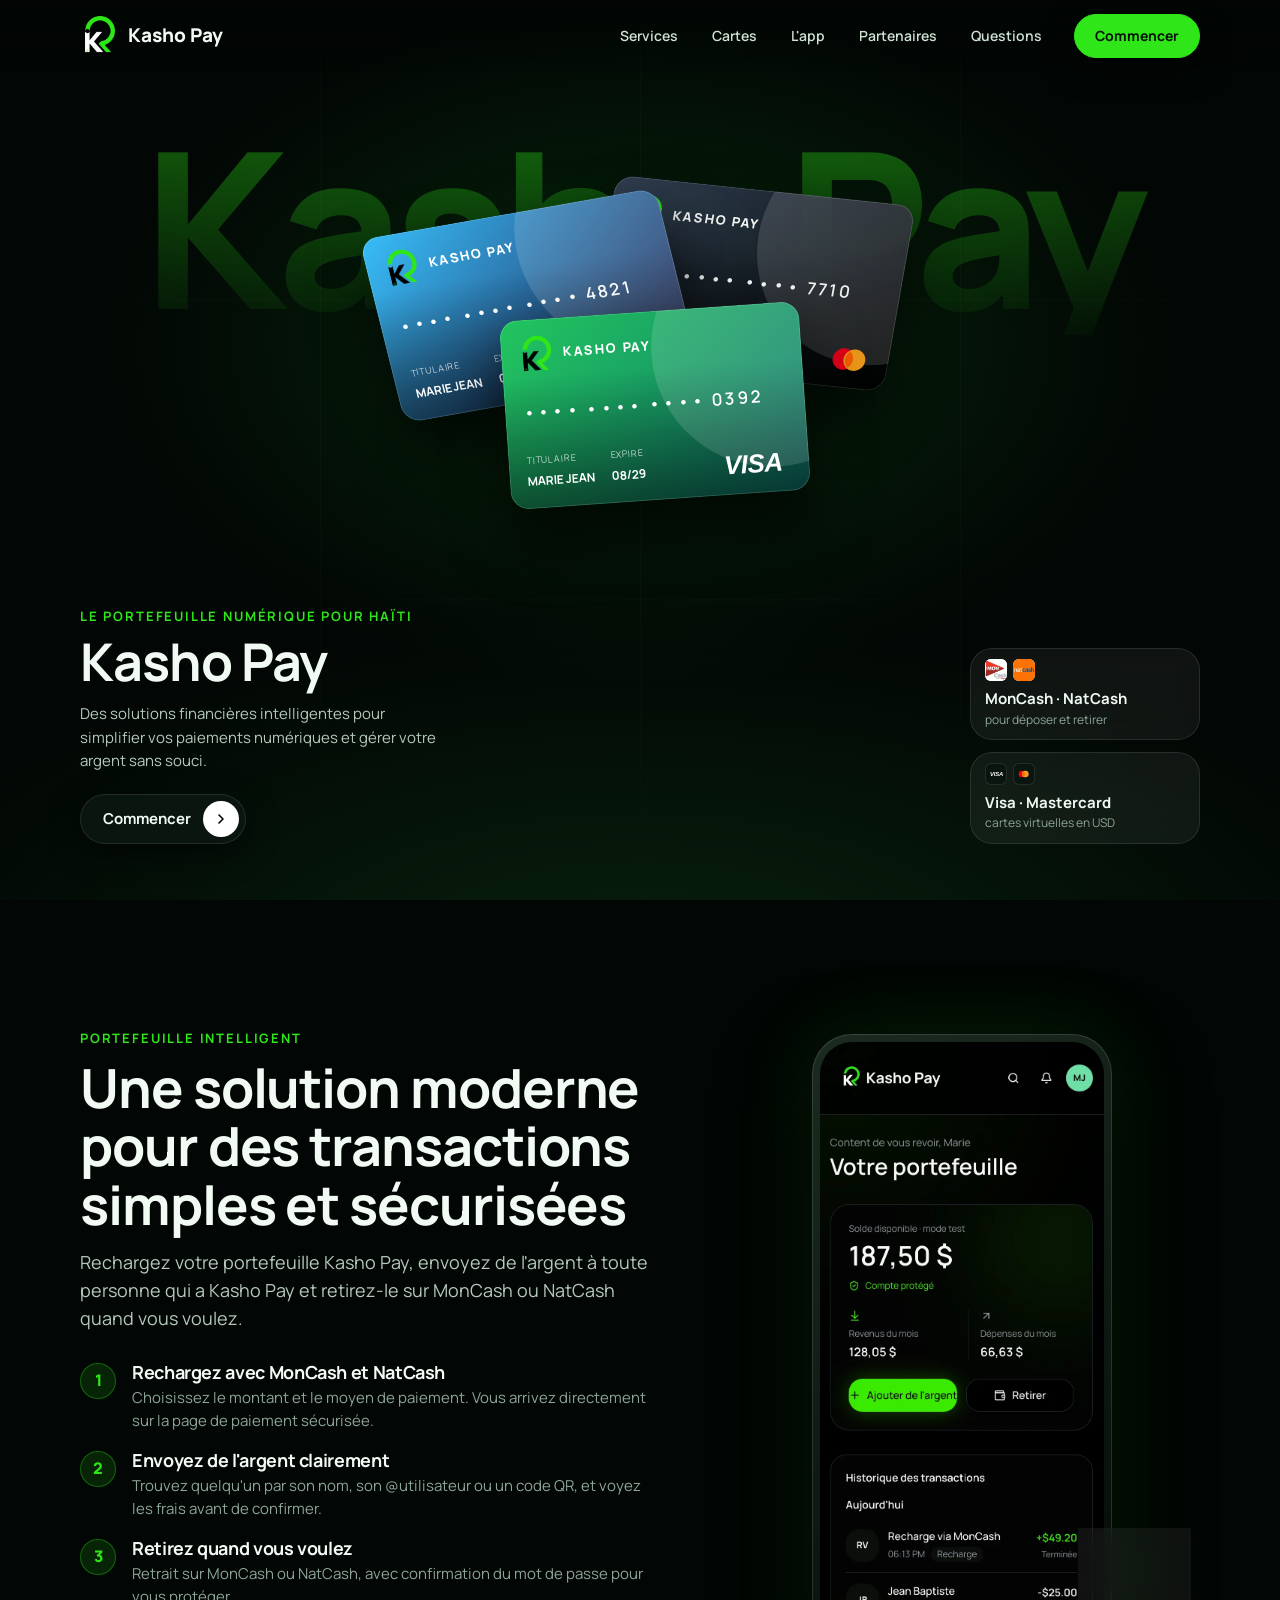
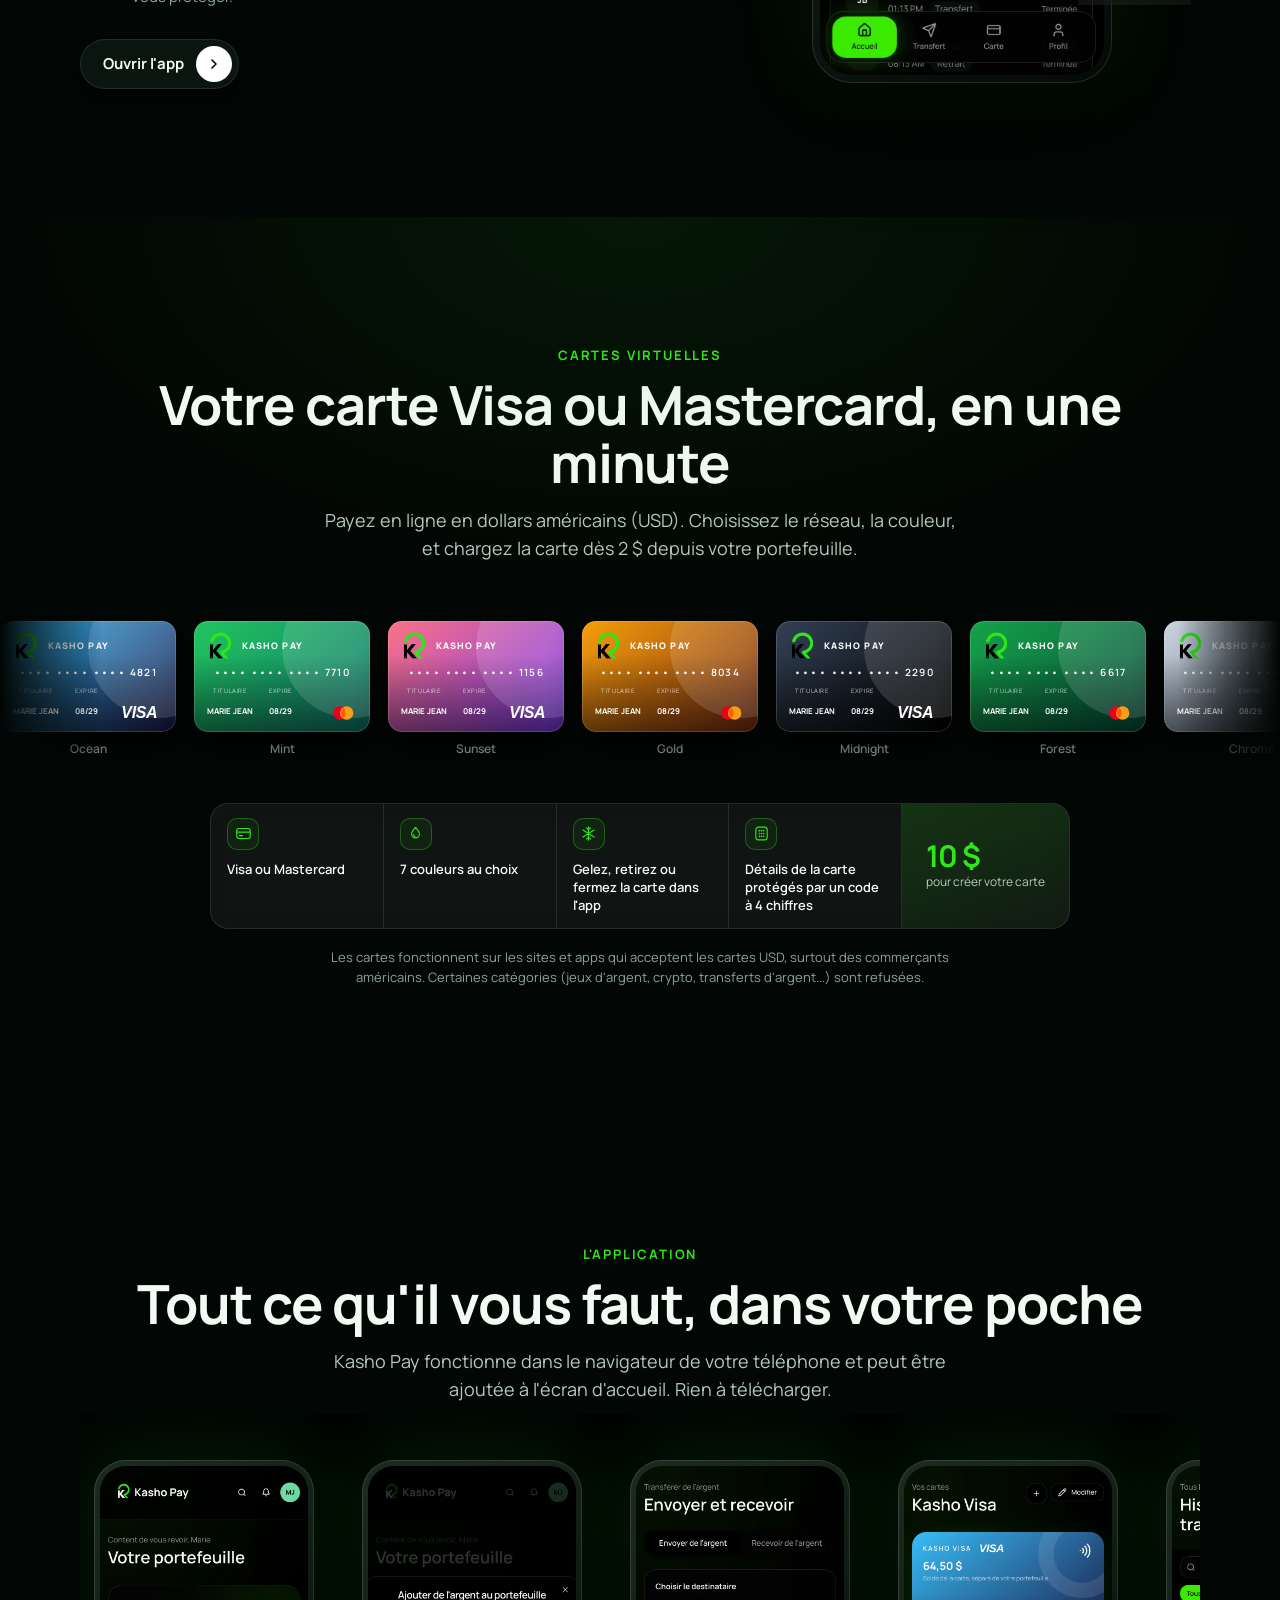
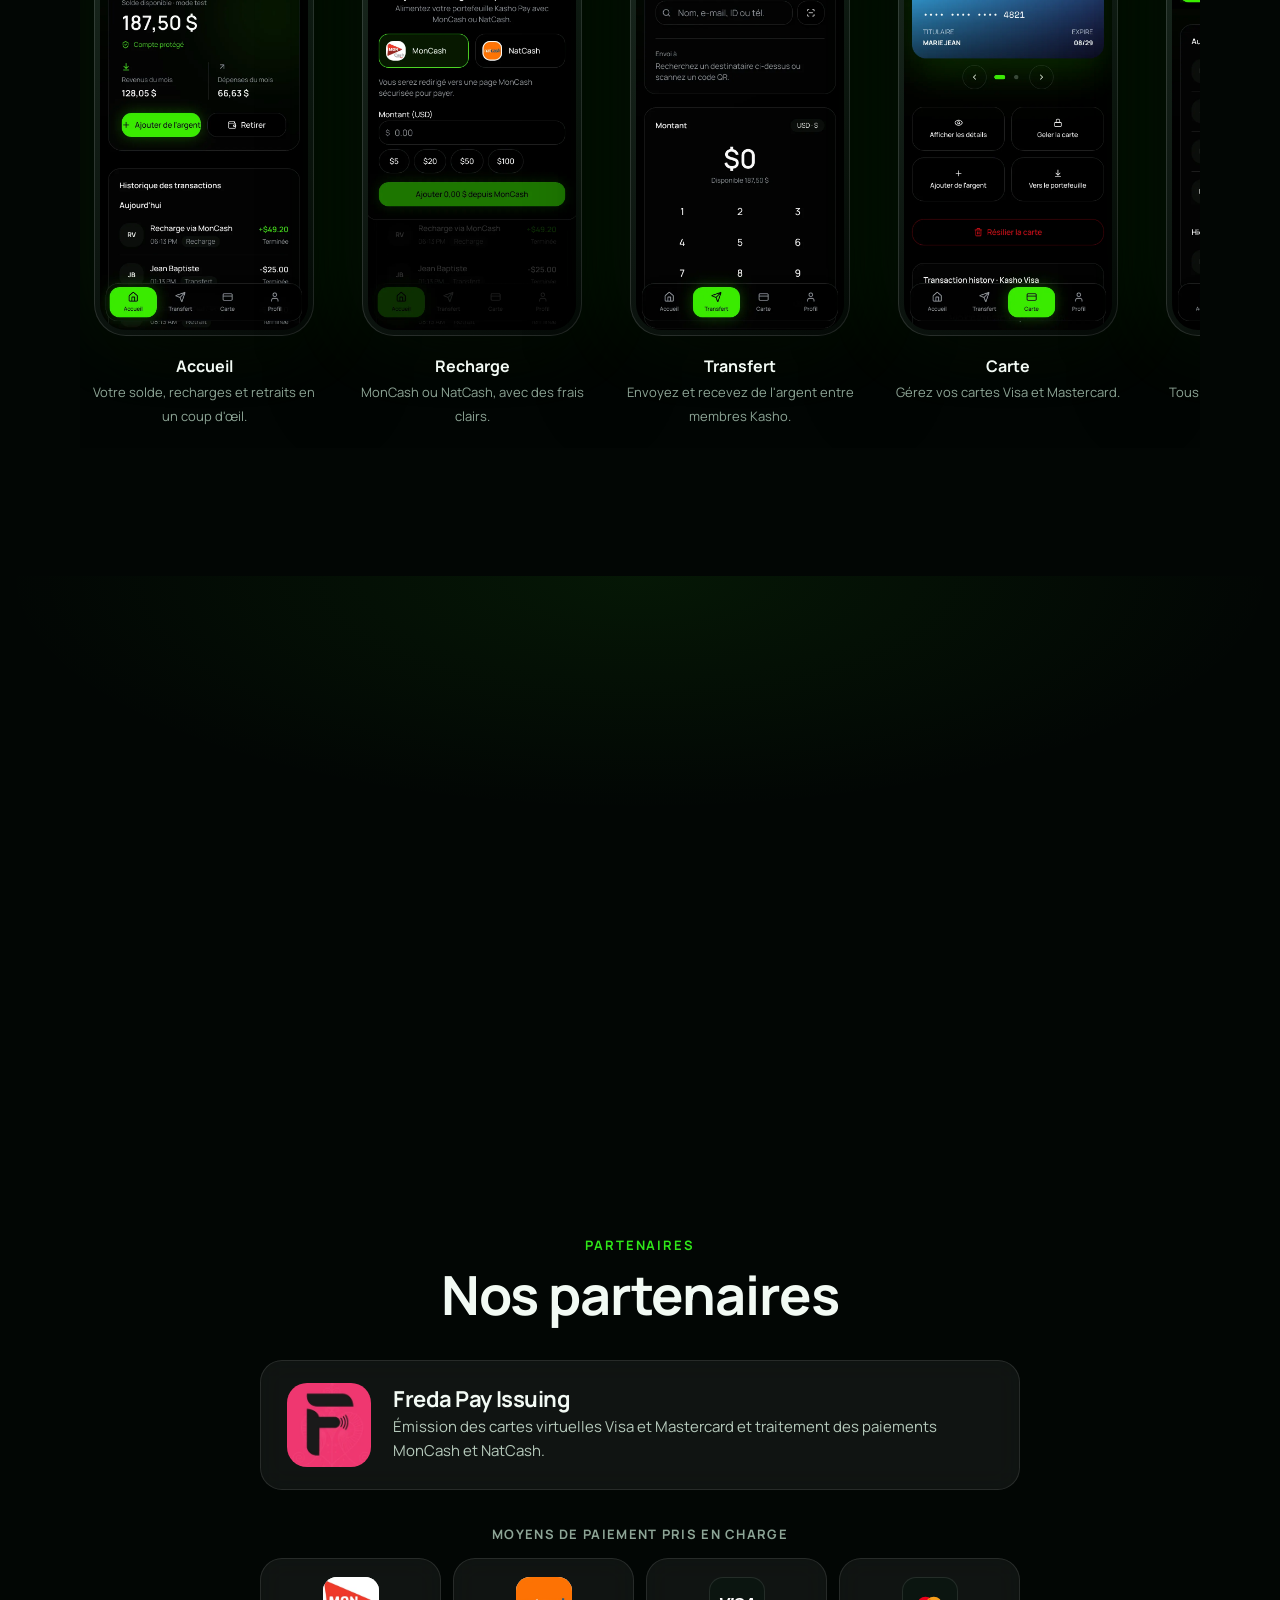
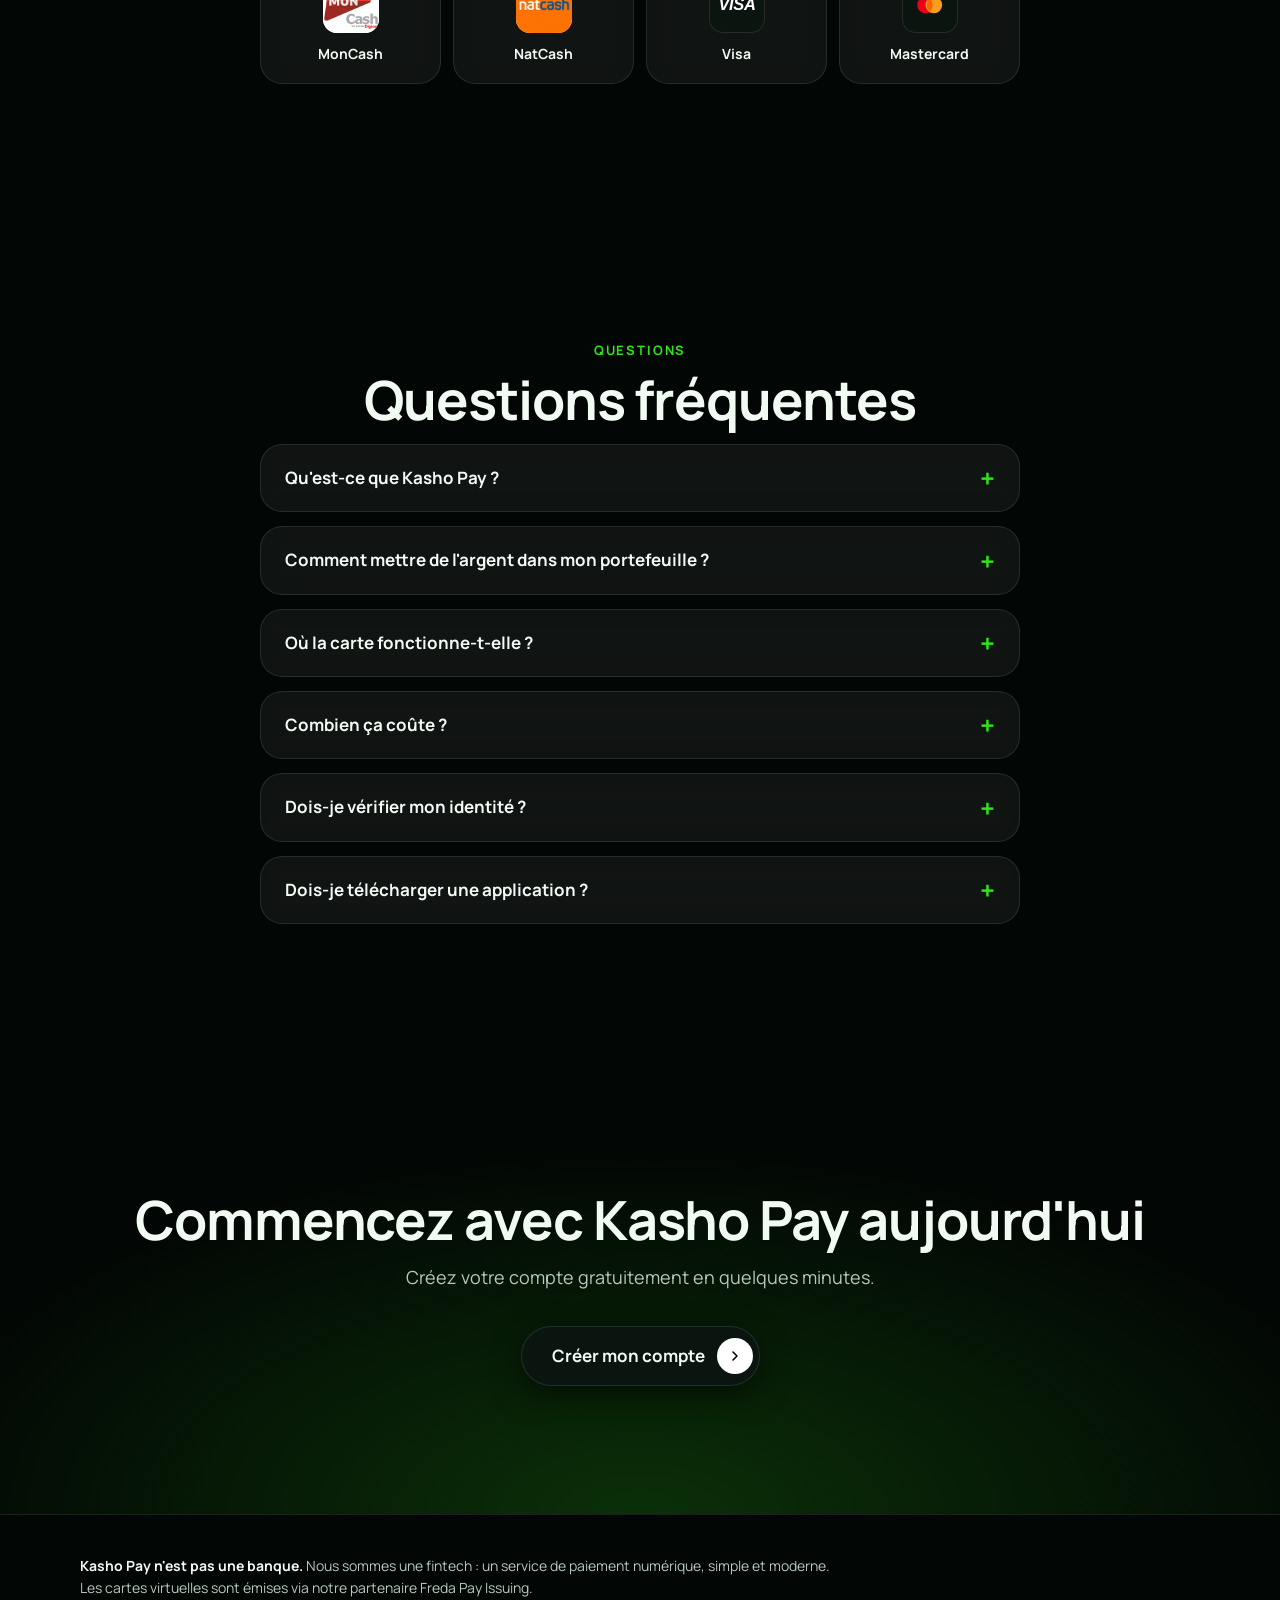
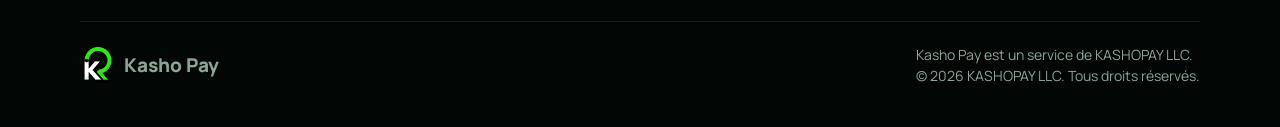
==== index.html @ bad3fbd5 "Use the exact card colours of the app again Remove the extra light and brighter gradients; keep the " ====
<!doctype html>
<html lang="fr">
<head>
<meta charset="utf-8">
<meta name="viewport" content="width=device-width, initial-scale=1">
<title>Kasho Pay | Portefeuille et cartes Visa Mastercard pour Haïti</title>
<meta name="description" content="Rechargez avec MonCash et NatCash, envoyez de l'argent et créez une carte virtuelle Visa ou Mastercard en dollars. Simple, rapide, sécurisé.">
<meta name="keywords" content="Kasho Pay, portefeuille numérique Haïti, carte Visa Haïti, carte Mastercard Haïti, carte virtuelle, MonCash, NatCash, envoyer de l'argent Haïti, paiement en ligne Haïti, carte en dollars">
<meta name="robots" content="index, follow, max-image-preview:large">
<meta name="theme-color" content="#020604">
<meta name="geo.region" content="HT"><meta name="geo.placename" content="Haïti">
<link rel="canonical" href="https://www.kashopay.ht/">
<link rel="alternate" hreflang="fr" href="https://www.kashopay.ht/">
<link rel="alternate" hreflang="x-default" href="https://www.kashopay.ht/">
<link rel="icon" href="/img/favicon-32.png" sizes="32x32" type="image/png">
<link rel="apple-touch-icon" href="/img/apple-touch-icon.png">
<link rel="manifest" href="/site.webmanifest">
<meta property="og:type" content="website"><meta property="og:site_name" content="Kasho Pay">
<meta property="og:title" content="Kasho Pay | Portefeuille et cartes Visa Mastercard pour Haïti"><meta property="og:description" content="Rechargez avec MonCash et NatCash, envoyez de l'argent et créez une carte virtuelle Visa ou Mastercard en dollars. Simple, rapide, sécurisé.">
<meta property="og:url" content="https://www.kashopay.ht/"><meta property="og:locale" content="fr_HT">
<meta property="og:image" content="https://www.kashopay.ht/img/og.jpg"><meta property="og:image:width" content="1200"><meta property="og:image:height" content="630">
<meta property="og:image:alt" content="Portefeuille numérique et cartes Visa et Mastercard pour Haïti">
<meta name="twitter:card" content="summary_large_image"><meta name="twitter:title" content="Kasho Pay | Portefeuille et cartes Visa Mastercard pour Haïti">
<meta name="twitter:description" content="Rechargez avec MonCash et NatCash, envoyez de l'argent et créez une carte virtuelle Visa ou Mastercard en dollars. Simple, rapide, sécurisé."><meta name="twitter:image" content="https://www.kashopay.ht/img/og.jpg">
<link rel="preconnect" href="https://fonts.googleapis.com"><link rel="preconnect" href="https://fonts.gstatic.com" crossorigin>
<link rel="stylesheet" href="https://fonts.googleapis.com/css2?family=Manrope:wght@400;500;600;700;800&display=swap">
<link rel="stylesheet" href="/style.css">
<script type="application/ld+json">{"@context":"https://schema.org","@graph":[{"@type":"Organization","@id":"https://www.kashopay.ht/#org","name":"Kasho Pay","legalName":"KASHOPAY LLC","url":"https://www.kashopay.ht/","logo":"https://www.kashopay.ht/img/icon-192.png","areaServed":{"@type":"Country","name":"Haiti"}},{"@type":"WebSite","@id":"https://www.kashopay.ht/#site","url":"https://www.kashopay.ht/","name":"Kasho Pay","inLanguage":"fr","publisher":{"@id":"https://www.kashopay.ht/#org"}},{"@type":"WebApplication","@id":"https://www.kashopay.ht/#app","name":"Kasho Pay","url":"https://kasho-pay-1.onrender.com","applicationCategory":"FinanceApplication","operatingSystem":"Any (web browser)","inLanguage":"fr","description":"Rechargez avec MonCash et NatCash, envoyez de l'argent et créez une carte virtuelle Visa ou Mastercard en dollars. Simple, rapide, sécurisé.","publisher":{"@id":"https://www.kashopay.ht/#org"},"image":"https://www.kashopay.ht/img/og.jpg"},{"@type":"FAQPage","inLanguage":"fr","mainEntity":[{"@type":"Question","name":"Qu'est-ce que Kasho Pay ?","acceptedAnswer":{"@type":"Answer","text":"Kasho Pay est un portefeuille numérique avec cartes virtuelles Visa et Mastercard, conçu pour Haïti. Vous le rechargez avec MonCash ou NatCash, envoyez de l'argent à d'autres membres et payez en ligne avec la carte."}},{"@type":"Question","name":"Comment mettre de l'argent dans mon portefeuille ?","acceptedAnswer":{"@type":"Answer","text":"Dans l'app, choisissez Ajouter de l'argent, saisissez le montant (de 5 $ à 100 $) et choisissez MonCash ou NatCash. Vous arrivez sur la page de paiement sécurisée et votre portefeuille est crédité automatiquement une fois le paiement confirmé."}},{"@type":"Question","name":"Où la carte fonctionne-t-elle ?","acceptedAnswer":{"@type":"Answer","text":"Les cartes sont des cartes virtuelles en dollars américains (USD). Elles sont acceptées chez les commerçants qui acceptent les cartes USD, surtout américains. Certaines catégories et certains pays sont refusés."}},{"@type":"Question","name":"Combien ça coûte ?","acceptedAnswer":{"@type":"Answer","text":"La création de la carte coûte 10 $. Les autres frais dépendent de l'opération et du montant, et l'app les affiche toujours avant que vous confirmiez."}},{"@type":"Question","name":"Dois-je vérifier mon identité ?","acceptedAnswer":{"@type":"Answer","text":"Oui. Pour créer une carte, vous devez vérifier votre identité (pièce d'identité et selfie) et avoir au moins 18 ans."}},{"@type":"Question","name":"Dois-je télécharger une application ?","acceptedAnswer":{"@type":"Answer","text":"Non. Kasho Pay s'ouvre dans le navigateur de votre téléphone et vous pouvez l'ajouter à l'écran d'accueil."}}]}]}</script>
<script>document.documentElement.classList.add("js")</script>
</head>
<body>
<a class="skip" href="#main">Aller au contenu</a>
<header class="top">
  <a class="logo" href="/" aria-label="Kasho Pay"><img src="/img/kasho-mark.webp" alt="" width="40" height="40"><span>Kasho Pay</span></a>
  <nav id="nav" aria-label="Menu">
    <a href="#sevis">Services</a><a href="#kat">Cartes</a><a href="#app">L'app</a><a href="#partenaires">Partenaires</a><a href="#faq">Questions</a>
  </nav>
  <a class="pill small" href="https://kasho-pay-1.onrender.com/signup">Commencer</a>
  <button class="burger" aria-label="Menu" aria-expanded="false" aria-controls="nav"><span></span><span></span></button>
</header>

<main id="main">
<section class="hero">
  <div class="grid-lines" aria-hidden="true"></div>
  <p class="giant" aria-hidden="true">Kasho Pay</p>
  <div class="hero-cards" aria-hidden="true">
    <div class="kcard c1" style="--g:linear-gradient(135deg,#38bdf8 0%,#1e1b4b 100%)" aria-hidden="true">
  <div class="kc-top"><span class="kc-logo"><img src="/img/kasho-logo.webp" alt="" width="30" height="30"></span><span class="kc-label">Kasho Pay</span></div>
  <div class="kc-num">•••• •••• •••• 4821</div>
  <div class="kc-bot"><div><small>TITULAIRE</small><b>MARIE JEAN</b></div><div><small>EXPIRE</small><b>08/29</b></div><svg class="brand" viewBox="0 0 64 22" role="img" aria-label="Visa"><text x="32" y="18" text-anchor="middle" font-size="22" font-weight="900" font-style="italic" letter-spacing="-0.5" font-family="Arial Black, Arial, Helvetica, sans-serif" fill="#fff">VISA</text></svg></div>
</div><div class="kcard c2" style="--g:linear-gradient(135deg,#334155 0%,#000000 100%)" aria-hidden="true">
  <div class="kc-top"><span class="kc-logo"><img src="/img/kasho-logo.webp" alt="" width="30" height="30"></span><span class="kc-label">Kasho Pay</span></div>
  <div class="kc-num">•••• •••• •••• 7710</div>
  <div class="kc-bot"><div><small>TITULAIRE</small><b>MARIE JEAN</b></div><div><small>EXPIRE</small><b>08/29</b></div><svg class="brand" viewBox="0 0 40 24" role="img" aria-label="Mastercard"><circle cx="15" cy="12" r="10" fill="#EB001B"/><circle cx="25" cy="12" r="10" fill="#F79E1B"/><path d="M20 4.3a10 10 0 0 1 0 15.4 10 10 0 0 1 0-15.4z" fill="#FF5F00"/></svg></div>
</div><div class="kcard c3" style="--g:linear-gradient(135deg,#22c55e 0%,#0f766e 100%)" aria-hidden="true">
  <div class="kc-top"><span class="kc-logo"><img src="/img/kasho-logo.webp" alt="" width="30" height="30"></span><span class="kc-label">Kasho Pay</span></div>
  <div class="kc-num">•••• •••• •••• 0392</div>
  <div class="kc-bot"><div><small>TITULAIRE</small><b>MARIE JEAN</b></div><div><small>EXPIRE</small><b>08/29</b></div><svg class="brand" viewBox="0 0 64 22" role="img" aria-label="Visa"><text x="32" y="18" text-anchor="middle" font-size="22" font-weight="900" font-style="italic" letter-spacing="-0.5" font-family="Arial Black, Arial, Helvetica, sans-serif" fill="#fff">VISA</text></svg></div>
</div>
  </div>
  <div class="hero-copy">
    <p class="eyebrow">Le portefeuille numérique pour Haïti</p>
    <h1>Kasho Pay</h1>
    <p class="lead">Des solutions financières intelligentes pour simplifier vos paiements numériques et gérer votre argent sans souci.</p>
    <a class="pill" href="https://kasho-pay-1.onrender.com/signup">Commencer<span class="dot"><svg viewBox="0 0 24 24" width="16" height="16" aria-hidden="true"><path d="M9 6l6 6-6 6" fill="none" stroke="currentColor" stroke-width="2.4" stroke-linecap="round" stroke-linejoin="round"/></svg></span></a>
  </div>
  <ul class="facts">
    <li class="glass fact"><span class="logos"><img src="/img/moncash.webp" width="30" height="30" alt="MonCash"><img src="/img/natcash.webp" width="30" height="30" alt="NatCash"></span><b>MonCash · NatCash</b><span>pour déposer et retirer</span></li>
    <li class="glass fact"><span class="logos"><span class="mark"><svg class="brand" viewBox="0 0 64 22" role="img" aria-label="Visa"><text x="32" y="18" text-anchor="middle" font-size="22" font-weight="900" font-style="italic" letter-spacing="-0.5" font-family="Arial Black, Arial, Helvetica, sans-serif" fill="#fff">VISA</text></svg></span><span class="mark"><svg class="brand" viewBox="0 0 40 24" role="img" aria-label="Mastercard"><circle cx="15" cy="12" r="10" fill="#EB001B"/><circle cx="25" cy="12" r="10" fill="#F79E1B"/><path d="M20 4.3a10 10 0 0 1 0 15.4 10 10 0 0 1 0-15.4z" fill="#FF5F00"/></svg></span></span><b>Visa · Mastercard</b><span>cartes virtuelles en USD</span></li>
  </ul>
</section>

<section class="sec wallet" id="sevis">
  <div class="wrap two">
    <div class="reveal">
      <p class="kicker">Portefeuille intelligent</p>
      <h2>Une solution moderne pour des transactions simples et sécurisées</h2>
      <p class="sub">Rechargez votre portefeuille Kasho Pay, envoyez de l'argent à toute personne qui a Kasho Pay et retirez-le sur MonCash ou NatCash quand vous voulez.</p>
      <ul class="steps"><li><span class="num">1</span><div><h3>Rechargez avec MonCash et NatCash</h3><p>Choisissez le montant et le moyen de paiement. Vous arrivez directement sur la page de paiement sécurisée.</p></div></li><li><span class="num">2</span><div><h3>Envoyez de l'argent clairement</h3><p>Trouvez quelqu'un par son nom, son @utilisateur ou un code QR, et voyez les frais avant de confirmer.</p></div></li><li><span class="num">3</span><div><h3>Retirez quand vous voulez</h3><p>Retrait sur MonCash ou NatCash, avec confirmation du mot de passe pour vous protéger.</p></div></li></ul>
      <a class="pill" href="https://kasho-pay-1.onrender.com">Ouvrir l'app<span class="dot"><svg viewBox="0 0 24 24" width="16" height="16" aria-hidden="true"><path d="M9 6l6 6-6 6" fill="none" stroke="currentColor" stroke-width="2.4" stroke-linecap="round" stroke-linejoin="round"/></svg></span></a>
    </div>
    <div class="phone-wrap reveal">
      <div class="phone"><img src="/img/app-home.webp" width="390" height="844" alt="Écran de l'application Kasho Pay : Accueil" loading="lazy"></div>
      <div class="glass float-badge"><b>MonCash</b><span>NatCash</span></div>
    </div>
  </div>
</section>

<section class="sec cards" id="kat">
  <div class="wrap">
    <div class="center reveal">
      <p class="kicker">Cartes virtuelles</p>
      <h2>Votre carte Visa ou Mastercard, en une minute</h2>
      <p class="sub">Payez en ligne en dollars américains (USD). Choisissez le réseau, la couleur, et chargez la carte dès 2 $ depuis votre portefeuille.</p>
    </div>
    <div class="marquee" role="group" aria-label="Votre carte Visa ou Mastercard, en une minute">
      <div class="track">
        <figure><div class="kcard " style="--g:linear-gradient(135deg,#38bdf8 0%,#1e1b4b 100%)" aria-hidden="true">
  <div class="kc-top"><span class="kc-logo"><img src="/img/kasho-logo.webp" alt="" width="30" height="30"></span><span class="kc-label">Kasho Pay</span></div>
  <div class="kc-num">•••• •••• •••• 4821</div>
  <div class="kc-bot"><div><small>TITULAIRE</small><b>MARIE JEAN</b></div><div><small>EXPIRE</small><b>08/29</b></div><svg class="brand" viewBox="0 0 64 22" role="img" aria-label="Visa"><text x="32" y="18" text-anchor="middle" font-size="22" font-weight="900" font-style="italic" letter-spacing="-0.5" font-family="Arial Black, Arial, Helvetica, sans-serif" fill="#fff">VISA</text></svg></div>
</div><figcaption>Ocean</figcaption></figure><figure><div class="kcard " style="--g:linear-gradient(135deg,#22c55e 0%,#0f766e 100%)" aria-hidden="true">
  <div class="kc-top"><span class="kc-logo"><img src="/img/kasho-logo.webp" alt="" width="30" height="30"></span><span class="kc-label">Kasho Pay</span></div>
  <div class="kc-num">•••• •••• •••• 7710</div>
  <div class="kc-bot"><div><small>TITULAIRE</small><b>MARIE JEAN</b></div><div><small>EXPIRE</small><b>08/29</b></div><svg class="brand" viewBox="0 0 40 24" role="img" aria-label="Mastercard"><circle cx="15" cy="12" r="10" fill="#EB001B"/><circle cx="25" cy="12" r="10" fill="#F79E1B"/><path d="M20 4.3a10 10 0 0 1 0 15.4 10 10 0 0 1 0-15.4z" fill="#FF5F00"/></svg></div>
</div><figcaption>Mint</figcaption></figure><figure><div class="kcard " style="--g:linear-gradient(135deg,#fb7185 0%,#7c3aed 100%)" aria-hidden="true">
  <div class="kc-top"><span class="kc-logo"><img src="/img/kasho-logo.webp" alt="" width="30" height="30"></span><span class="kc-label">Kasho Pay</span></div>
  <div class="kc-num">•••• •••• •••• 1156</div>
  <div class="kc-bot"><div><small>TITULAIRE</small><b>MARIE JEAN</b></div><div><small>EXPIRE</small><b>08/29</b></div><svg class="brand" viewBox="0 0 64 22" role="img" aria-label="Visa"><text x="32" y="18" text-anchor="middle" font-size="22" font-weight="900" font-style="italic" letter-spacing="-0.5" font-family="Arial Black, Arial, Helvetica, sans-serif" fill="#fff">VISA</text></svg></div>
</div><figcaption>Sunset</figcaption></figure><figure><div class="kcard " style="--g:linear-gradient(135deg,#f59e0b 0%,#7c2d12 100%)" aria-hidden="true">
  <div class="kc-top"><span class="kc-logo"><img src="/img/kasho-logo.webp" alt="" width="30" height="30"></span><span class="kc-label">Kasho Pay</span></div>
  <div class="kc-num">•••• •••• •••• 8034</div>
  <div class="kc-bot"><div><small>TITULAIRE</small><b>MARIE JEAN</b></div><div><small>EXPIRE</small><b>08/29</b></div><svg class="brand" viewBox="0 0 40 24" role="img" aria-label="Mastercard"><circle cx="15" cy="12" r="10" fill="#EB001B"/><circle cx="25" cy="12" r="10" fill="#F79E1B"/><path d="M20 4.3a10 10 0 0 1 0 15.4 10 10 0 0 1 0-15.4z" fill="#FF5F00"/></svg></div>
</div><figcaption>Gold</figcaption></figure><figure><div class="kcard " style="--g:linear-gradient(135deg,#334155 0%,#000000 100%)" aria-hidden="true">
  <div class="kc-top"><span class="kc-logo"><img src="/img/kasho-logo.webp" alt="" width="30" height="30"></span><span class="kc-label">Kasho Pay</span></div>
  <div class="kc-num">•••• •••• •••• 2290</div>
  <div class="kc-bot"><div><small>TITULAIRE</small><b>MARIE JEAN</b></div><div><small>EXPIRE</small><b>08/29</b></div><svg class="brand" viewBox="0 0 64 22" role="img" aria-label="Visa"><text x="32" y="18" text-anchor="middle" font-size="22" font-weight="900" font-style="italic" letter-spacing="-0.5" font-family="Arial Black, Arial, Helvetica, sans-serif" fill="#fff">VISA</text></svg></div>
</div><figcaption>Midnight</figcaption></figure><figure><div class="kcard " style="--g:linear-gradient(135deg,#16a34a 0%,#064e3b 100%)" aria-hidden="true">
  <div class="kc-top"><span class="kc-logo"><img src="/img/kasho-logo.webp" alt="" width="30" height="30"></span><span class="kc-label">Kasho Pay</span></div>
  <div class="kc-num">•••• •••• •••• 6617</div>
  <div class="kc-bot"><div><small>TITULAIRE</small><b>MARIE JEAN</b></div><div><small>EXPIRE</small><b>08/29</b></div><svg class="brand" viewBox="0 0 40 24" role="img" aria-label="Mastercard"><circle cx="15" cy="12" r="10" fill="#EB001B"/><circle cx="25" cy="12" r="10" fill="#F79E1B"/><path d="M20 4.3a10 10 0 0 1 0 15.4 10 10 0 0 1 0-15.4z" fill="#FF5F00"/></svg></div>
</div><figcaption>Forest</figcaption></figure><figure><div class="kcard " style="--g:linear-gradient(135deg,#cbd5e1 0%,#475569 100%)" aria-hidden="true">
  <div class="kc-top"><span class="kc-logo"><img src="/img/kasho-logo.webp" alt="" width="30" height="30"></span><span class="kc-label">Kasho Pay</span></div>
  <div class="kc-num">•••• •••• •••• 5503</div>
  <div class="kc-bot"><div><small>TITULAIRE</small><b>MARIE JEAN</b></div><div><small>EXPIRE</small><b>08/29</b></div><svg class="brand" viewBox="0 0 64 22" role="img" aria-label="Visa"><text x="32" y="18" text-anchor="middle" font-size="22" font-weight="900" font-style="italic" letter-spacing="-0.5" font-family="Arial Black, Arial, Helvetica, sans-serif" fill="#fff">VISA</text></svg></div>
</div><figcaption>Chrome</figcaption></figure><figure aria-hidden="true"><div class="kcard " style="--g:linear-gradient(135deg,#38bdf8 0%,#1e1b4b 100%)" aria-hidden="true">
  <div class="kc-top"><span class="kc-logo"><img src="/img/kasho-logo.webp" alt="" width="30" height="30"></span><span class="kc-label">Kasho Pay</span></div>
  <div class="kc-num">•••• •••• •••• 4821</div>
  <div class="kc-bot"><div><small>TITULAIRE</small><b>MARIE JEAN</b></div><div><small>EXPIRE</small><b>08/29</b></div><svg class="brand" viewBox="0 0 64 22" role="img" aria-label="Visa"><text x="32" y="18" text-anchor="middle" font-size="22" font-weight="900" font-style="italic" letter-spacing="-0.5" font-family="Arial Black, Arial, Helvetica, sans-serif" fill="#fff">VISA</text></svg></div>
</div><figcaption>Ocean</figcaption></figure><figure aria-hidden="true"><div class="kcard " style="--g:linear-gradient(135deg,#22c55e 0%,#0f766e 100%)" aria-hidden="true">
  <div class="kc-top"><span class="kc-logo"><img src="/img/kasho-logo.webp" alt="" width="30" height="30"></span><span class="kc-label">Kasho Pay</span></div>
  <div class="kc-num">•••• •••• •••• 7710</div>
  <div class="kc-bot"><div><small>TITULAIRE</small><b>MARIE JEAN</b></div><div><small>EXPIRE</small><b>08/29</b></div><svg class="brand" viewBox="0 0 40 24" role="img" aria-label="Mastercard"><circle cx="15" cy="12" r="10" fill="#EB001B"/><circle cx="25" cy="12" r="10" fill="#F79E1B"/><path d="M20 4.3a10 10 0 0 1 0 15.4 10 10 0 0 1 0-15.4z" fill="#FF5F00"/></svg></div>
</div><figcaption>Mint</figcaption></figure><figure aria-hidden="true"><div class="kcard " style="--g:linear-gradient(135deg,#fb7185 0%,#7c3aed 100%)" aria-hidden="true">
  <div class="kc-top"><span class="kc-logo"><img src="/img/kasho-logo.webp" alt="" width="30" height="30"></span><span class="kc-label">Kasho Pay</span></div>
  <div class="kc-num">•••• •••• •••• 1156</div>
  <div class="kc-bot"><div><small>TITULAIRE</small><b>MARIE JEAN</b></div><div><small>EXPIRE</small><b>08/29</b></div><svg class="brand" viewBox="0 0 64 22" role="img" aria-label="Visa"><text x="32" y="18" text-anchor="middle" font-size="22" font-weight="900" font-style="italic" letter-spacing="-0.5" font-family="Arial Black, Arial, Helvetica, sans-serif" fill="#fff">VISA</text></svg></div>
</div><figcaption>Sunset</figcaption></figure><figure aria-hidden="true"><div class="kcard " style="--g:linear-gradient(135deg,#f59e0b 0%,#7c2d12 100%)" aria-hidden="true">
  <div class="kc-top"><span class="kc-logo"><img src="/img/kasho-logo.webp" alt="" width="30" height="30"></span><span class="kc-label">Kasho Pay</span></div>
  <div class="kc-num">•••• •••• •••• 8034</div>
  <div class="kc-bot"><div><small>TITULAIRE</small><b>MARIE JEAN</b></div><div><small>EXPIRE</small><b>08/29</b></div><svg class="brand" viewBox="0 0 40 24" role="img" aria-label="Mastercard"><circle cx="15" cy="12" r="10" fill="#EB001B"/><circle cx="25" cy="12" r="10" fill="#F79E1B"/><path d="M20 4.3a10 10 0 0 1 0 15.4 10 10 0 0 1 0-15.4z" fill="#FF5F00"/></svg></div>
</div><figcaption>Gold</figcaption></figure><figure aria-hidden="true"><div class="kcard " style="--g:linear-gradient(135deg,#334155 0%,#000000 100%)" aria-hidden="true">
  <div class="kc-top"><span class="kc-logo"><img src="/img/kasho-logo.webp" alt="" width="30" height="30"></span><span class="kc-label">Kasho Pay</span></div>
  <div class="kc-num">•••• •••• •••• 2290</div>
  <div class="kc-bot"><div><small>TITULAIRE</small><b>MARIE JEAN</b></div><div><small>EXPIRE</small><b>08/29</b></div><svg class="brand" viewBox="0 0 64 22" role="img" aria-label="Visa"><text x="32" y="18" text-anchor="middle" font-size="22" font-weight="900" font-style="italic" letter-spacing="-0.5" font-family="Arial Black, Arial, Helvetica, sans-serif" fill="#fff">VISA</text></svg></div>
</div><figcaption>Midnight</figcaption></figure><figure aria-hidden="true"><div class="kcard " style="--g:linear-gradient(135deg,#16a34a 0%,#064e3b 100%)" aria-hidden="true">
  <div class="kc-top"><span class="kc-logo"><img src="/img/kasho-logo.webp" alt="" width="30" height="30"></span><span class="kc-label">Kasho Pay</span></div>
  <div class="kc-num">•••• •••• •••• 6617</div>
  <div class="kc-bot"><div><small>TITULAIRE</small><b>MARIE JEAN</b></div><div><small>EXPIRE</small><b>08/29</b></div><svg class="brand" viewBox="0 0 40 24" role="img" aria-label="Mastercard"><circle cx="15" cy="12" r="10" fill="#EB001B"/><circle cx="25" cy="12" r="10" fill="#F79E1B"/><path d="M20 4.3a10 10 0 0 1 0 15.4 10 10 0 0 1 0-15.4z" fill="#FF5F00"/></svg></div>
</div><figcaption>Forest</figcaption></figure><figure aria-hidden="true"><div class="kcard " style="--g:linear-gradient(135deg,#cbd5e1 0%,#475569 100%)" aria-hidden="true">
  <div class="kc-top"><span class="kc-logo"><img src="/img/kasho-logo.webp" alt="" width="30" height="30"></span><span class="kc-label">Kasho Pay</span></div>
  <div class="kc-num">•••• •••• •••• 5503</div>
  <div class="kc-bot"><div><small>TITULAIRE</small><b>MARIE JEAN</b></div><div><small>EXPIRE</small><b>08/29</b></div><svg class="brand" viewBox="0 0 64 22" role="img" aria-label="Visa"><text x="32" y="18" text-anchor="middle" font-size="22" font-weight="900" font-style="italic" letter-spacing="-0.5" font-family="Arial Black, Arial, Helvetica, sans-serif" fill="#fff">VISA</text></svg></div>
</div><figcaption>Chrome</figcaption></figure>
      </div>
    </div>
    <div class="perks glass reveal">
      <ul><li><span class="pi"><svg viewBox="0 0 24 24" width="22" height="22" aria-hidden="true" fill="none" stroke="currentColor" stroke-width="1.6" stroke-linecap="round" stroke-linejoin="round"><rect x="2.5" y="5" width="19" height="14" rx="3"/><path d="M2.5 10h19M6.5 15h4"/></svg></span><span>Visa ou Mastercard</span></li><li><span class="pi"><svg viewBox="0 0 24 24" width="22" height="22" aria-hidden="true" fill="none" stroke="currentColor" stroke-width="1.6" stroke-linecap="round" stroke-linejoin="round"><path d="M12 3.5c3.2 3.6 5.5 6.3 5.5 9.2a5.5 5.5 0 0 1-11 0c0-2.9 2.3-5.6 5.5-9.2z"/><path d="M9.2 13.6a3 3 0 0 0 2.2 2.4"/></svg></span><span>7 couleurs au choix</span></li><li><span class="pi"><svg viewBox="0 0 24 24" width="22" height="22" aria-hidden="true" fill="none" stroke="currentColor" stroke-width="1.6" stroke-linecap="round" stroke-linejoin="round"><path d="M12 2.5v19M4.2 7l15.6 10M19.8 7 4.2 17"/><path d="M9.5 4.2 12 6.5l2.5-2.3M9.5 19.8 12 17.5l2.5 2.3"/></svg></span><span>Gelez, retirez ou fermez la carte dans l'app</span></li><li><span class="pi"><svg viewBox="0 0 24 24" width="22" height="22" aria-hidden="true" fill="none" stroke="currentColor" stroke-width="1.6" stroke-linecap="round" stroke-linejoin="round"><rect x="4" y="3" width="16" height="18" rx="3.5"/><path d="M9 8h.01M12 8h.01M15 8h.01M9 12h.01M12 12h.01M15 12h.01M9 16h.01M12 16h.01M15 16h.01" stroke-width="2.4"/></svg></span><span>Détails de la carte protégés par un code à 4 chiffres</span></li></ul>
      <p class="cost"><b>10 $</b><span>pour créer votre carte</span></p>
    </div>
    <p class="fine center">Les cartes fonctionnent sur les sites et apps qui acceptent les cartes USD, surtout des commerçants américains. Certaines catégories (jeux d'argent, crypto, transferts d'argent...) sont refusées.</p>
  </div>
</section>

<section class="sec shots" id="app">
  <div class="wrap">
    <div class="center reveal"><p class="kicker">L'application</p><h2>Tout ce qu'il vous faut, dans votre poche</h2><p class="sub">Kasho Pay fonctionne dans le navigateur de votre téléphone et peut être ajoutée à l'écran d'accueil. Rien à télécharger.</p></div>
    <div class="shot-row">
      <figure class="shot reveal"><div class="phone sm"><img src="/img/app-home.webp" width="390" height="844" alt="Écran de l'application Kasho Pay : Accueil" loading="lazy"></div><figcaption><b>Accueil</b><span>Votre solde, recharges et retraits en un coup d'œil.</span></figcaption></figure><figure class="shot reveal"><div class="phone sm"><img src="/img/app-deposit.webp" width="390" height="844" alt="Écran de l'application Kasho Pay : Recharge" loading="lazy"></div><figcaption><b>Recharge</b><span>MonCash ou NatCash, avec des frais clairs.</span></figcaption></figure><figure class="shot reveal"><div class="phone sm"><img src="/img/app-transfer.webp" width="390" height="844" alt="Écran de l'application Kasho Pay : Transfert" loading="lazy"></div><figcaption><b>Transfert</b><span>Envoyez et recevez de l'argent entre membres Kasho.</span></figcaption></figure><figure class="shot reveal"><div class="phone sm"><img src="/img/app-card.webp" width="390" height="844" alt="Écran de l'application Kasho Pay : Carte" loading="lazy"></div><figcaption><b>Carte</b><span>Gérez vos cartes Visa et Mastercard.</span></figcaption></figure><figure class="shot reveal"><div class="phone sm"><img src="/img/app-transactions.webp" width="390" height="844" alt="Écran de l'application Kasho Pay : Historique" loading="lazy"></div><figcaption><b>Historique</b><span>Tous vos mouvements, classés par date.</span></figcaption></figure>
    </div>
  </div>
</section>


<section class="sec security" id="sekirite">
  <div class="wrap">
    <div class="center reveal"><p class="kicker">Sécurité</p><h2>La sécurité avant tout</h2></div>
    <ul class="sec-grid"><li class="glass reveal"><span class="ic"><svg viewBox="0 0 24 24" width="22" height="22" aria-hidden="true" fill="none" stroke="currentColor" stroke-width="1.6" stroke-linecap="round" stroke-linejoin="round"><rect x="2.5" y="5" width="19" height="14" rx="3"/><circle cx="9" cy="11" r="2.2"/><path d="M5.8 16c.6-1.6 1.8-2.4 3.2-2.4s2.6.8 3.2 2.4M15 10h3.5M15 13.5h3.5"/></svg></span><h3>Vérification d'identité</h3><p>Une vérification officielle (pièce d'identité et selfie) pour protéger votre compte.</p></li><li class="glass reveal"><span class="ic"><svg viewBox="0 0 24 24" width="22" height="22" aria-hidden="true" fill="none" stroke="currentColor" stroke-width="1.6" stroke-linecap="round" stroke-linejoin="round"><rect x="6.5" y="2.5" width="11" height="19" rx="3"/><path d="M10.5 18.5h3M9.5 8.5l1.8 1.8 3.2-3.4"/></svg></span><h3>Double authentification</h3><p>Ajoutez un code de votre app d'authentification pour confirmer les actions sensibles.</p></li><li class="glass reveal"><span class="ic"><svg viewBox="0 0 24 24" width="22" height="22" aria-hidden="true" fill="none" stroke="currentColor" stroke-width="1.6" stroke-linecap="round" stroke-linejoin="round"><rect x="4" y="3" width="16" height="18" rx="3.5"/><path d="M9 8h.01M12 8h.01M15 8h.01M9 12h.01M12 12h.01M15 12h.01M9 16h.01M12 16h.01M15 16h.01" stroke-width="2.4"/></svg></span><h3>Code à 4 chiffres pour la carte</h3><p>Personne ne voit le numéro de votre carte sans votre code.</p></li><li class="glass reveal"><span class="ic"><svg viewBox="0 0 24 24" width="22" height="22" aria-hidden="true" fill="none" stroke="currentColor" stroke-width="1.6" stroke-linecap="round" stroke-linejoin="round"><ellipse cx="12" cy="5.5" rx="7.5" ry="3"/><path d="M4.5 5.5v6.5c0 1.7 3.4 3 7.5 3s7.5-1.3 7.5-3V5.5M4.5 12v6.5c0 1.7 3.4 3 7.5 3s7.5-1.3 7.5-3V12"/></svg></span><h3>Données chiffrées</h3><p>Vos numéros de pièce d'identité sont chiffrés en base de données.</p></li><li class="glass reveal"><span class="ic"><svg viewBox="0 0 24 24" width="22" height="22" aria-hidden="true" fill="none" stroke="currentColor" stroke-width="1.6" stroke-linecap="round" stroke-linejoin="round"><path d="M4 17a8.5 8.5 0 1 1 16 0"/><path d="M12 17l4-5.5"/><circle cx="12" cy="17" r="1"/></svg></span><h3>Limites quotidiennes</h3><p>Des plafonds sur les transferts et les retraits pour vous protéger de la fraude.</p></li><li class="glass reveal"><span class="ic"><svg viewBox="0 0 24 24" width="22" height="22" aria-hidden="true" fill="none" stroke="currentColor" stroke-width="1.6" stroke-linecap="round" stroke-linejoin="round"><circle cx="8" cy="12" r="4"/><path d="M12 12h9M17.5 12v3.2M20.5 12v2"/></svg></span><h3>Confirmation du mot de passe</h3><p>Nous demandons votre mot de passe avant chaque retrait.</p></li></ul>
  </div>
</section>

<section class="sec partners" id="partenaires">
  <div class="wrap narrow">
    <div class="center reveal"><p class="kicker">Partenaires</p><h2>Nos partenaires</h2></div>
    <a class="glass partner reveal" href="https://issuing.fredapay.com" target="_blank" rel="noopener" aria-label="Découvrir Freda Pay Issuing">
      <img src="/img/freda-pay-issuing.webp" width="96" height="96" alt="Freda Pay Issuing">
      <div><h3>Freda Pay Issuing</h3><p>Émission des cartes virtuelles Visa et Mastercard et traitement des paiements MonCash et NatCash.</p></div>
    </a>
    <p class="methods-h center reveal">Moyens de paiement pris en charge</p>
    <ul class="methods reveal">
      <li class="glass"><img src="/img/moncash.webp" width="64" height="64" alt="MonCash"><span>MonCash</span></li>
      <li class="glass"><img src="/img/natcash.webp" width="64" height="64" alt="NatCash"><span>NatCash</span></li>
      <li class="glass"><span class="mark"><svg class="brand" viewBox="0 0 64 22" role="img" aria-label="Visa"><text x="32" y="18" text-anchor="middle" font-size="22" font-weight="900" font-style="italic" letter-spacing="-0.5" font-family="Arial Black, Arial, Helvetica, sans-serif" fill="#fff">VISA</text></svg></span><span>Visa</span></li>
      <li class="glass"><span class="mark"><svg class="brand" viewBox="0 0 40 24" role="img" aria-label="Mastercard"><circle cx="15" cy="12" r="10" fill="#EB001B"/><circle cx="25" cy="12" r="10" fill="#F79E1B"/><path d="M20 4.3a10 10 0 0 1 0 15.4 10 10 0 0 1 0-15.4z" fill="#FF5F00"/></svg></span><span>Mastercard</span></li>
    </ul>
  </div>
</section>

<section class="sec faq" id="faq">
  <div class="wrap narrow">
    <div class="center reveal"><p class="kicker">Questions</p><h2>Questions fréquentes</h2></div>
    <details class="glass reveal"><summary>Qu'est-ce que Kasho Pay ?</summary><p>Kasho Pay est un portefeuille numérique avec cartes virtuelles Visa et Mastercard, conçu pour Haïti. Vous le rechargez avec MonCash ou NatCash, envoyez de l'argent à d'autres membres et payez en ligne avec la carte.</p></details><details class="glass reveal"><summary>Comment mettre de l'argent dans mon portefeuille ?</summary><p>Dans l'app, choisissez Ajouter de l'argent, saisissez le montant (de 5 $ à 100 $) et choisissez MonCash ou NatCash. Vous arrivez sur la page de paiement sécurisée et votre portefeuille est crédité automatiquement une fois le paiement confirmé.</p></details><details class="glass reveal"><summary>Où la carte fonctionne-t-elle ?</summary><p>Les cartes sont des cartes virtuelles en dollars américains (USD). Elles sont acceptées chez les commerçants qui acceptent les cartes USD, surtout américains. Certaines catégories et certains pays sont refusés.</p></details><details class="glass reveal"><summary>Combien ça coûte ?</summary><p>La création de la carte coûte 10 $. Les autres frais dépendent de l'opération et du montant, et l'app les affiche toujours avant que vous confirmiez.</p></details><details class="glass reveal"><summary>Dois-je vérifier mon identité ?</summary><p>Oui. Pour créer une carte, vous devez vérifier votre identité (pièce d'identité et selfie) et avoir au moins 18 ans.</p></details><details class="glass reveal"><summary>Dois-je télécharger une application ?</summary><p>Non. Kasho Pay s'ouvre dans le navigateur de votre téléphone et vous pouvez l'ajouter à l'écran d'accueil.</p></details>
  </div>
</section>

<section class="sec final">
  <div class="wrap center reveal">
    <h2>Commencez avec Kasho Pay aujourd'hui</h2><p class="sub">Créez votre compte gratuitement en quelques minutes.</p>
    <a class="pill big" href="https://kasho-pay-1.onrender.com/signup">Créer mon compte<span class="dot"><svg viewBox="0 0 24 24" width="16" height="16" aria-hidden="true"><path d="M9 6l6 6-6 6" fill="none" stroke="currentColor" stroke-width="2.4" stroke-linecap="round" stroke-linejoin="round"/></svg></span></a>
  </div>
</section>
</main>

<footer class="foot">
  <div class="wrap notice"><p><strong>Kasho Pay n'est pas une banque.</strong> Nous sommes une fintech : un service de paiement numérique, simple et moderne. Les cartes virtuelles sont émises via notre partenaire Freda Pay Issuing.</p></div>
  <div class="wrap foot-in">
    <a class="logo" href="/"><img src="/img/kasho-mark.webp" alt="" width="36" height="36" loading="lazy"><span>Kasho Pay</span></a>
    <p>Kasho Pay est un service de KASHOPAY LLC.<br>© 2026 KASHOPAY LLC. Tous droits réservés.</p>
    
  </div>
</footer>
<script src="/site.js" defer></script>
</body>
</html>
---- style.css ----
:root{--bg:#020604;--bg2:#06100a;--g:#2fe619;--g2:#7dff6a;--mint:#b6f5c9;--tx:#f2faf4;--mut:#8da596;--line:rgba(255,255,255,.1);--glass:rgba(255,255,255,.06);--r:22px}
*{box-sizing:border-box;margin:0;padding:0}
html{scroll-behavior:smooth;-webkit-text-size-adjust:100%}
body{background:var(--bg);color:var(--tx);font-family:Manrope,system-ui,-apple-system,"Segoe UI",Roboto,sans-serif;line-height:1.55;overflow-x:hidden}
img{max-width:100%;display:block}a{color:inherit;text-decoration:none}
h1,h2,h3{line-height:1.08;letter-spacing:-.02em}
.skip{position:absolute;left:-999px;top:8px;background:var(--g);color:#000;padding:10px 14px;border-radius:10px;z-index:99}.skip:focus{left:8px}
:focus-visible{outline:2px solid var(--g);outline-offset:3px;border-radius:8px}
.wrap{width:min(1120px,100% - 40px);margin:0 auto}.narrow{width:min(760px,100% - 40px)}.center{text-align:center}
.glass{background:var(--glass);border:1px solid var(--line);backdrop-filter:blur(14px);-webkit-backdrop-filter:blur(14px);border-radius:var(--r)}
/* header */
.top{position:fixed;inset:0 0 auto 0;z-index:20;display:flex;align-items:center;gap:18px;padding:14px max(20px,calc((100% - 1120px)/2));background:linear-gradient(#020604ee,#02060400)}
.logo{display:flex;align-items:center;gap:8px;font-weight:800;font-size:19px}.logo img{border-radius:10px}
.top nav{display:flex;gap:6px;margin-left:auto}.top nav a{padding:9px 14px;border-radius:999px;font-size:14px;font-weight:600;color:#cfe3d5;min-height:44px;display:inline-flex;align-items:center}
.top nav a:hover{background:var(--glass);color:#fff}.top nav .langsw{border:1px solid var(--line)}
.burger{display:none;margin-left:auto;width:44px;height:44px;border-radius:50%;border:1px solid var(--line);background:var(--glass);cursor:pointer;position:relative}
.burger span{position:absolute;left:13px;right:13px;height:2px;background:#fff;border-radius:2px;transition:.2s}.burger span:first-child{top:18px}.burger span:last-child{top:25px}
.burger[aria-expanded=true] span:first-child{top:21px;transform:rotate(45deg)}.burger[aria-expanded=true] span:last-child{top:21px;transform:rotate(-45deg)}
/* buttons */
.pill{display:inline-flex;align-items:center;gap:12px;padding:6px 6px 6px 22px;min-height:48px;border-radius:999px;background:#0b1510;border:1px solid var(--line);font-weight:700;font-size:15px;box-shadow:0 10px 30px #0008;transition:.2s}
.pill:hover{border-color:var(--g);box-shadow:0 0 0 4px #2fe61922,0 10px 30px #0008}
.pill .dot{width:36px;height:36px;border-radius:50%;background:#fff;color:#000;display:grid;place-items:center}
.pill.small{padding:0 20px;min-height:44px;background:var(--g);color:#031004;border-color:var(--g);font-size:14px}
.pill.big{min-height:60px;font-size:17px;padding-left:30px}
/* hero */
.hero{position:relative;min-height:100svh;display:grid;align-items:end;padding:120px max(20px,calc((100% - 1120px)/2)) 56px;overflow:hidden;
 background:radial-gradient(60% 55% at 50% 38%,#0f6a1c55 0,#02060400 70%),radial-gradient(90% 60% at 50% 110%,#0c3b1788 0,#02060400 70%),var(--bg)}
.grid-lines{position:absolute;inset:0;background:linear-gradient(var(--line) 1px,transparent 1px) 0 0/100% 33.3%,linear-gradient(90deg,var(--line) 1px,transparent 1px) 0 0/25% 100%;opacity:.35;mask-image:radial-gradient(70% 70% at 50% 40%,#000,transparent)}
.giant{position:absolute;top:13%;left:0;right:0;text-align:center;font-weight:800;font-size:clamp(70px,17vw,240px);letter-spacing:-.05em;line-height:1;background:linear-gradient(#2fe61966,#2fe61908);-webkit-background-clip:text;background-clip:text;color:transparent;user-select:none}
.hero-cards{position:absolute;left:50%;top:21%;width:min(520px,86vw);height:min(360px,60vw);transform:translateX(-50%)}
.hero-cards .kcard{position:absolute;width:min(300px,56vw)}
.hero-cards .c1{left:0;top:6%;transform:rotate(-14deg) skewY(4deg);z-index:2;animation:fl 7s ease-in-out infinite}
.hero-cards .c2{right:0;top:0;transform:rotate(10deg) skewY(-4deg);z-index:1;animation:fl 8s ease-in-out -2s infinite;opacity:.95}
.hero-cards .c3{left:24%;top:34%;transform:rotate(-4deg);z-index:3;animation:fl 6s ease-in-out -4s infinite}
@keyframes fl{50%{translate:0 -14px}}
.hero-copy{position:relative;z-index:4;max-width:360px}
.eyebrow,.kicker{color:var(--g);font-weight:700;font-size:13px;letter-spacing:.14em;text-transform:uppercase}
.hero h1{font-size:clamp(34px,5vw,52px);margin:8px 0 12px}.lead{color:#b5c9bb;font-size:15px;margin-bottom:22px}
.facts{position:absolute;right:max(20px,calc((100% - 1120px)/2));bottom:56px;list-style:none;display:grid;gap:12px;z-index:4;width:230px}
.facts .glass{padding:14px 18px}.facts b{display:block;font-size:17px}.facts span{color:var(--mut);font-size:13px}
.facts .secure{display:flex;align-items:center;gap:10px;font-weight:600;font-size:14px;padding-left:4px}.facts .secure i{width:12px;height:12px;border-radius:50%;background:var(--g);box-shadow:0 0 14px var(--g)}
/* kcard */
.kcard{aspect-ratio:1.586;border-radius:18px;padding:16px 18px;background:linear-gradient(#0000,#0007),var(--g);background:linear-gradient(180deg,#0000 30%,#0008),var(--g);position:relative;color:#fff;display:flex;flex-direction:column;justify-content:space-between;
 box-shadow:0 30px 60px #000a,inset 0 0 0 1px #ffffff26;overflow:hidden}
.kcard::after{content:"";position:absolute;right:-30%;top:-40%;width:80%;aspect-ratio:1;border-radius:50%;background:#ffffff22}
.kc-top{display:flex;align-items:center;gap:8px;position:relative;z-index:1}.kc-top img{border-radius:8px}.kc-label{font-weight:800;font-size:13px;letter-spacing:.12em;text-transform:uppercase}
.kc-num{font-size:clamp(13px,2.4vw,17px);letter-spacing:.14em;font-weight:600;position:relative;z-index:1}
.kc-bot{display:flex;align-items:flex-end;gap:16px;position:relative;z-index:1}.kc-bot small{display:block;font-size:9px;opacity:.75;letter-spacing:.1em}.kc-bot b{font-size:12px}
.kc-bot .brand{margin-left:auto;height:26px;width:auto}
/* sections */
.sec{padding:clamp(70px,10vw,130px) 0;position:relative}
.sec h2{font-size:clamp(30px,5vw,54px);margin:10px 0 16px}.sub{color:#b5c9bb;font-size:clamp(16px,2vw,18px);max-width:640px}.center .sub{margin:0 auto}
.two{display:grid;grid-template-columns:1.1fr .9fr;gap:60px;align-items:center}
.steps{list-style:none;display:grid;gap:18px;margin:30px 0}.steps li{display:flex;gap:16px}.steps h3{font-size:18px;margin-bottom:4px}.steps p{color:var(--mut);font-size:15px}
.num{flex:none;width:36px;height:36px;border-radius:50%;background:#2fe61922;color:var(--g);display:grid;place-items:center;font-weight:800;border:1px solid #2fe61955}
.phone{width:min(300px,78vw);margin:0 auto;aspect-ratio:390/844;border-radius:40px;padding:8px;background:linear-gradient(145deg,#1b2b20,#050a07);box-shadow:0 40px 90px #000b,0 0 80px #2fe61922,inset 0 0 0 1px #ffffff1f}
.phone img{width:100%;height:100%;border-radius:32px;object-fit:cover}.phone.sm{width:min(220px,62vw);border-radius:32px;padding:6px}.phone.sm img{border-radius:26px}
.phone-wrap{position:relative}.float-badge{position:absolute;right:2%;bottom:12%;padding:14px 18px;display:grid;gap:2px}.float-badge span{color:var(--mut);font-size:13px}
.cards::before,.security::before{content:"";position:absolute;inset:0;background:radial-gradient(50% 40% at 50% 0,#2fe61914,transparent);pointer-events:none}
.card-row{display:grid;grid-template-columns:repeat(auto-fit,minmax(230px,1fr));gap:26px;margin:54px 0 36px}
.card-row figure{text-align:center}.card-row figcaption{margin-top:12px;color:var(--mut);font-size:14px;font-weight:600}
.fine{color:var(--mut);font-size:13px;max-width:640px;margin:18px auto 0}
.shot-row{display:flex;gap:28px;overflow-x:auto;scroll-snap-type:x mandatory;padding:46px 4px 20px;margin-top:10px;scrollbar-width:thin}
.shot{flex:none;scroll-snap-align:center;text-align:center;width:min(240px,66vw)}.shot figcaption{margin-top:18px}.shot b{display:block;font-size:16px}.shot span{color:var(--mut);font-size:13px}
.table-wrap{margin:44px 0 0;overflow:hidden}table{width:100%;border-collapse:collapse}th,td{padding:14px 22px;text-align:left}thead th{font-size:13px;color:var(--mut);text-transform:uppercase;letter-spacing:.1em;border-bottom:1px solid var(--line)}
.grp th{background:#2fe61912;color:var(--g);font-size:14px}tbody tr+tr td{border-top:1px solid #ffffff0d}td.amt,th.amt{text-align:right;font-weight:800;white-space:nowrap}
.sec-grid{list-style:none;display:grid;grid-template-columns:repeat(auto-fit,minmax(210px,1fr));gap:12px;margin-top:34px}.sec-grid li{padding:16px 18px;display:grid;grid-template-columns:34px 1fr;column-gap:12px;align-items:start}
.sec-grid h3{font-size:15px;margin:0 0 2px}.sec-grid p{color:var(--mut);font-size:13px;line-height:1.45;grid-column:2}.ic{grid-row:span 2;width:34px;height:34px;border-radius:10px;background:#2fe61922;color:var(--g);display:grid;place-items:center}.ic svg{width:16px;height:16px}
details{margin-top:14px;padding:0}summary{cursor:pointer;list-style:none;padding:20px 24px;font-weight:700;font-size:17px;display:flex;justify-content:space-between;gap:16px;min-height:60px;align-items:center}
summary::-webkit-details-marker{display:none}summary::after{content:"+";font-size:26px;color:var(--g);line-height:1}details[open] summary::after{content:"–"}details p{padding:0 24px 22px;color:#b5c9bb}
.final{text-align:center;background:radial-gradient(60% 80% at 50% 100%,#2fe61930,transparent)}.final .sub{margin:0 auto 34px}
.foot{border-top:1px solid var(--line);padding:40px 0;color:var(--mut);font-size:14px}.foot-in{display:flex;flex-wrap:wrap;gap:24px;justify-content:space-between;align-items:center}.foot-in p{max-width:560px}.foot a:hover{color:#fff}.fl{text-align:right}
/* reveal */
.js .reveal{opacity:0;transform:translateY(22px);transition:opacity .7s,transform .7s}.js .reveal.in{opacity:1;transform:none}
@media (max-width:900px){
 .two{grid-template-columns:1fr;gap:40px}.phone-wrap{order:-1}
 .burger{display:block}.top .pill.small{margin-left:auto}.burger{margin-left:0}
 .top nav{position:fixed;inset:68px 14px auto 14px;flex-direction:column;background:#06100af2;border:1px solid var(--line);border-radius:20px;padding:10px;display:none;backdrop-filter:blur(16px)}
 .top nav.open{display:flex}
 .facts{position:relative;right:auto;bottom:auto;width:100%;grid-template-columns:1fr 1fr;margin-top:30px}.facts .secure{grid-column:1/-1}
 .hero{align-items:start;padding-bottom:40px}.hero-copy{margin-top:58vw;max-width:none}.hero-cards{top:14%}.giant{top:9%}
 .fl{text-align:left}
}
@media (max-width:520px){.hero-copy{margin-top:70vw}th,td{padding:12px 14px}.logo span{font-size:17px}}
@media (prefers-reduced-motion:reduce){*{animation:none!important;transition:none!important;scroll-behavior:auto!important}.js .reveal{opacity:1;transform:none}}

.notbank{padding:clamp(26px,5vw,44px);text-align:center;border-color:#2fe61944;background:linear-gradient(#2fe6190f,#2fe61905)}.notbank h2{font-size:clamp(24px,4vw,38px);margin:0 0 12px}.notbank p{color:#b5c9bb;max-width:560px;margin:0 auto}
.sec.fintech{padding:30px 0}.sec.partners{padding-top:70px}
.partner{display:flex;align-items:center;gap:22px;padding:22px 26px;margin-top:36px;transition:.2s}.partner:hover{border-color:var(--g)}
.partner img{width:84px;height:84px;border-radius:20px;flex:none}.partner h3{font-size:22px;margin-bottom:4px}.partner p{color:#b5c9bb;font-size:15px}
.methods-h{margin:34px 0 14px;color:var(--mut);font-size:13px;letter-spacing:.1em;text-transform:uppercase;font-weight:700}
.methods{list-style:none;display:grid;grid-template-columns:repeat(auto-fit,minmax(130px,1fr));gap:12px}
.methods li{display:flex;flex-direction:column;align-items:center;justify-content:center;gap:10px;padding:18px 10px;font-weight:700;font-size:14px;text-align:center}
.methods img{width:56px;height:56px;border-radius:14px;object-fit:contain;background:#fff}
.methods .mark{display:grid;place-items:center;width:56px;height:56px;border-radius:14px;background:#0b1510;border:1px solid var(--line)}.methods .mark .brand{height:20px;width:auto;max-width:48px}
@media (max-width:520px){.partner{flex-direction:column;text-align:center}}

@media (min-width:900px){.sec-grid{grid-template-columns:repeat(3,1fr)}}

/* cards marquee: slides from left to right, small cards */
.marquee{overflow:hidden;margin:44px calc(50% - 50vw) 30px;padding:14px 0;mask-image:linear-gradient(90deg,transparent,#000 8%,#000 92%,transparent);-webkit-mask-image:linear-gradient(90deg,transparent,#000 8%,#000 92%,transparent)}
.marquee .track{display:flex;width:max-content;animation:slide-right 48s linear infinite}
.marquee:hover .track{animation-play-state:paused}
.marquee figure{flex:none;width:176px;margin-right:18px;text-align:center}
.marquee .kcard{padding:11px 13px;border-radius:14px;box-shadow:0 14px 28px #000a,inset 0 0 0 1px #ffffff26}
.marquee .kc-top img{width:22px;height:22px}.marquee .kc-label{font-size:9px}.marquee .kc-num{font-size:10px}.marquee .kc-bot small{font-size:6px}.marquee .kc-bot b{font-size:8px}.marquee .kc-bot .brand{height:16px}
.marquee figcaption{margin-top:8px;color:var(--mut);font-size:12px;font-weight:600}
@keyframes slide-right{from{transform:translateX(-50%)}to{transform:translateX(0)}}
@media (prefers-reduced-motion:reduce){.marquee{overflow-x:auto;mask-image:none;-webkit-mask-image:none}.marquee .track{animation:none}.marquee figure[aria-hidden]{display:none}}
.foot .notice{padding-bottom:22px;margin-bottom:22px;border-bottom:1px solid var(--line);font-size:14px;color:#b5c9bb}.foot .notice p{max-width:760px}.foot .notice strong{color:var(--tx)}

/* logo badge on the cards */
.kc-logo{width:30px;height:30px;border-radius:9px;background:#fff;display:grid;place-items:center;box-shadow:0 2px 8px #0005;flex:none}.kc-logo img{width:20px;height:20px;border-radius:0}
.marquee .kc-logo{width:20px;height:20px;border-radius:6px}.marquee .kc-logo img{width:13px;height:13px}
/* features under the cards: columns split by hairlines, one icon each */
.perks{display:grid;grid-template-columns:1fr auto;align-items:stretch;gap:0;list-style:none;padding:0;margin:0 auto 18px;max-width:1000px;border-radius:24px;overflow:hidden}
.perks ul{list-style:none;display:grid;grid-template-columns:repeat(4,1fr)}
.perks li{display:flex;flex-direction:column;align-items:flex-start;gap:14px;padding:24px 22px;border:0;border-radius:0;background:none;font-weight:600;font-size:14px;line-height:1.4;border-right:1px solid var(--line)}
.perks .pi{width:42px;height:42px;border-radius:12px;border:1px solid #2fe61955;color:var(--g);display:grid;place-items:center;background:#2fe61910}
.perks .cost{display:flex;flex-direction:column;justify-content:center;gap:2px;padding:24px 34px;background:linear-gradient(160deg,#2fe61926,#2fe61908)}
.perks .cost b{font-size:44px;line-height:1;letter-spacing:-.03em;color:var(--g)}.perks .cost span{font-size:13px;color:#b5c9bb}
@media (max-width:900px){.perks{grid-template-columns:1fr}.perks ul{grid-template-columns:1fr 1fr}.perks li{border-bottom:1px solid var(--line)}.perks .cost{flex-direction:row;align-items:baseline;gap:12px;padding:18px 22px}}
@media (max-width:520px){.perks ul{grid-template-columns:1fr}.perks li{flex-direction:row;align-items:center;border-right:0;padding:16px 18px}}
.ic svg{width:18px;height:18px}

/* smaller logo without background, outlined in white so the black K stays visible on dark cards */
.kc-logo{width:auto;height:auto;background:none;box-shadow:none;border-radius:0;display:block}
.kc-logo img{width:19px;height:19px}
.marquee .kc-logo{width:auto;height:auto;border-radius:0}.marquee .kc-logo img{width:13px;height:13px}
/* more compact features strip */
.perks{max-width:860px;border-radius:18px}
.perks li{gap:10px;padding:14px 16px;font-size:13px}
.perks .pi{width:32px;height:32px;border-radius:10px}.perks .pi svg{width:17px;height:17px}
.perks .cost{padding:14px 24px}.perks .cost b{font-size:30px}.perks .cost span{font-size:12px}
@media (max-width:900px){.perks .cost{padding:12px 18px}}
@media (max-width:520px){.perks li{padding:12px 14px}}

/* phones: smaller cards */
@media (max-width:520px){
 .marquee figure{width:128px;margin-right:12px}
 .marquee .kcard{padding:8px 9px;border-radius:11px}
 .marquee .kc-logo img{width:10px;height:10px}.marquee .kc-label{font-size:7px}.marquee .kc-num{font-size:7.5px}
 .marquee .kc-bot small{font-size:5px}.marquee .kc-bot b{font-size:6px}.marquee .kc-bot{gap:8px}.marquee .kc-bot .brand{height:12px}
 .marquee figcaption{font-size:11px;margin-top:6px}
 .hero-cards{width:66vw;height:38vw;top:15%}.hero-cards .kcard{width:38vw;padding:8px 9px;border-radius:11px}
 .hero-cards .kc-logo img{width:13px;height:13px}.hero-cards .kc-label{font-size:8px}.hero-cards .kc-num{font-size:8px}
 .hero-cards .kc-bot small{font-size:5px}.hero-cards .kc-bot b{font-size:7px}.hero-cards .kc-bot .brand{height:14px}
 .hero-copy{margin-top:48vw}
}

/* logos inside the two hero facts */
.facts .fact .logos{display:flex;gap:8px;margin-bottom:10px}
.facts .fact .logos img{width:30px;height:30px;border-radius:8px;background:#fff;object-fit:contain}
.facts .fact .mark{display:grid;place-items:center;width:30px;height:30px;border-radius:8px;background:#0b1510;border:1px solid var(--line)}
.facts .fact .mark .brand{height:11px;width:auto;max-width:24px}
.facts .fact>span:not(.logos){display:block}

/* smaller hero facts */
.facts .fact .logos{gap:6px;margin-bottom:6px}
.facts .fact .logos img,.facts .fact .mark{width:22px;height:22px;border-radius:6px}
.facts .fact .mark .brand{height:8px;max-width:17px}
.facts .glass{padding:10px 14px}.facts b{font-size:15px}.facts .fact>span:not(.logos){font-size:12px}
@media (max-width:900px){.facts{gap:8px}.facts .glass{padding:10px 12px}.facts b{font-size:14px}}

/* phones: cards a bit larger than before, text block lower */
@media (max-width:520px){
 .marquee figure{width:156px;margin-right:14px}
 .marquee .kcard{padding:10px 11px;border-radius:13px}
 .marquee .kc-logo img{width:12px;height:12px}.marquee .kc-label{font-size:8.5px}.marquee .kc-num{font-size:9px}
 .marquee .kc-bot small{font-size:5.5px}.marquee .kc-bot b{font-size:7.5px}.marquee .kc-bot .brand{height:14px}
 .marquee figcaption{font-size:12px}
 .hero-cards{width:76vw;height:44vw;top:15%}.hero-cards .kcard{width:46vw;padding:10px 11px;border-radius:13px}
 .hero-cards .kc-logo img{width:15px;height:15px}.hero-cards .kc-label{font-size:9px}.hero-cards .kc-num{font-size:9.5px}
 .hero-cards .kc-bot small{font-size:5.5px}.hero-cards .kc-bot b{font-size:8px}.hero-cards .kc-bot .brand{height:15px}
 .hero-copy{margin-top:66vw}
}

/* phones: the four payment methods on a single line */
@media (max-width:640px){
 .methods{grid-template-columns:repeat(4,1fr);gap:8px}
 .methods li{padding:12px 4px;gap:8px;font-size:11px;border-radius:16px;min-width:0}
 .methods img,.methods .mark{width:38px;height:38px;border-radius:10px}
 .methods .mark .brand{height:13px;max-width:30px}
}



/* cards use the exact colours of the app: same gradients and the same soft dark shade at the bottom */
.kcard{background:linear-gradient(180deg,#0000 30%,#0008),var(--g);box-shadow:0 30px 60px #000a,inset 0 0 0 1px #ffffff26}
.kcard::after{background:#ffffff22}
.kc-logo img{width:36px;height:36px}
.marquee .kc-logo img{width:27px;height:27px}
@media (max-width:520px){.marquee .kc-logo img{width:22px;height:22px}.hero-cards .kc-logo img{width:28px;height:28px}}
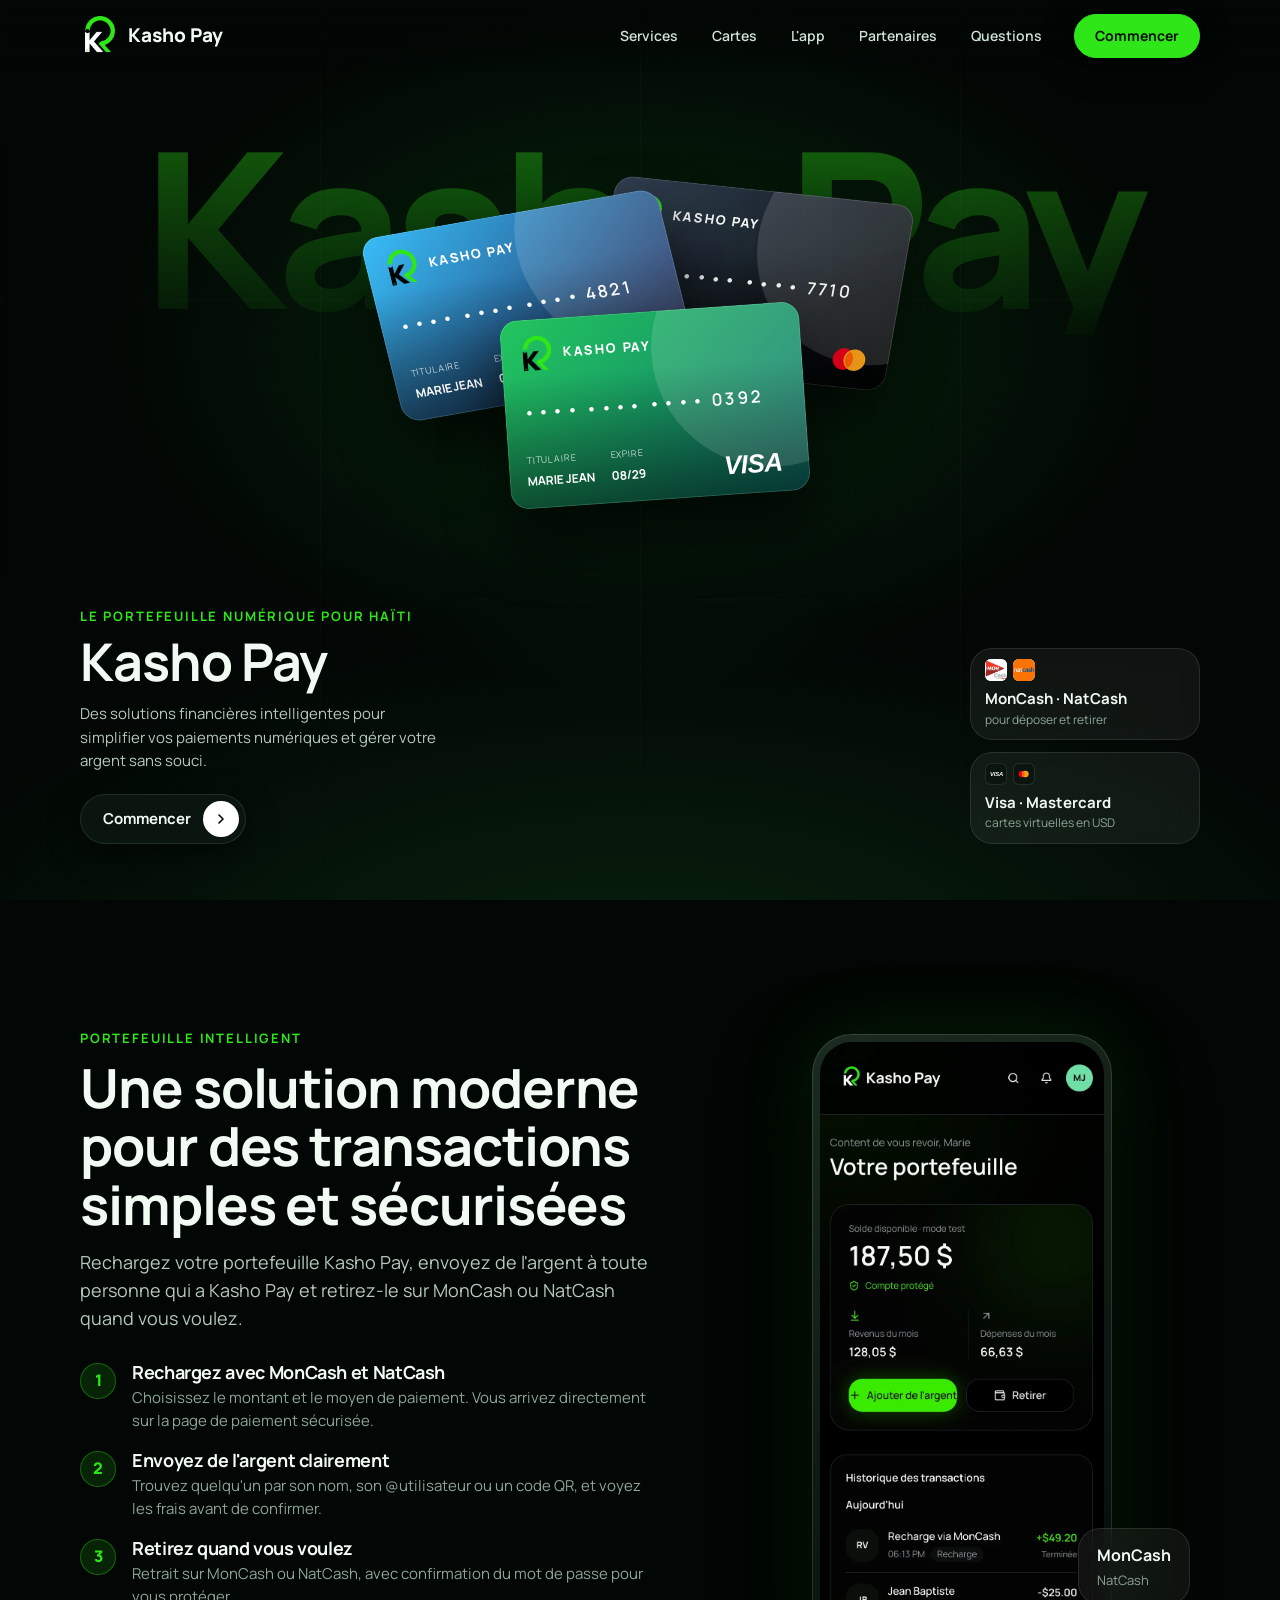
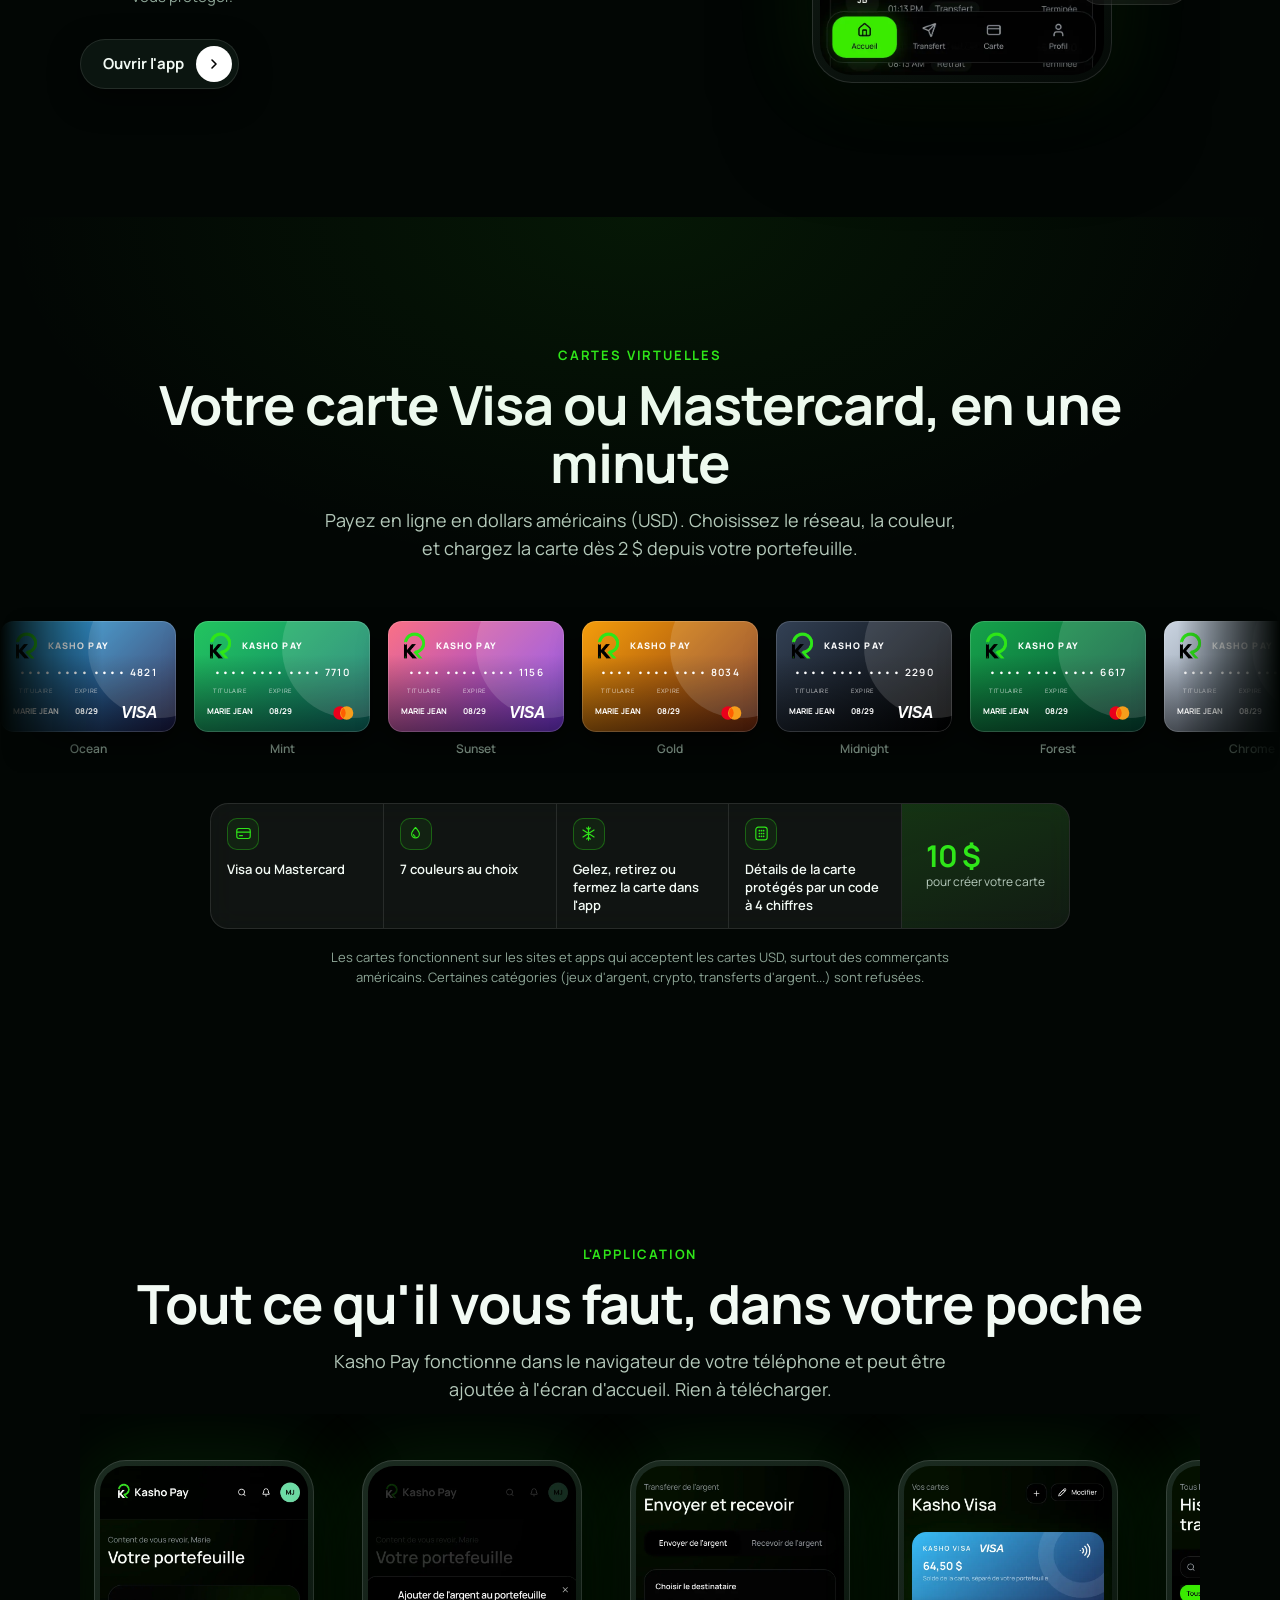
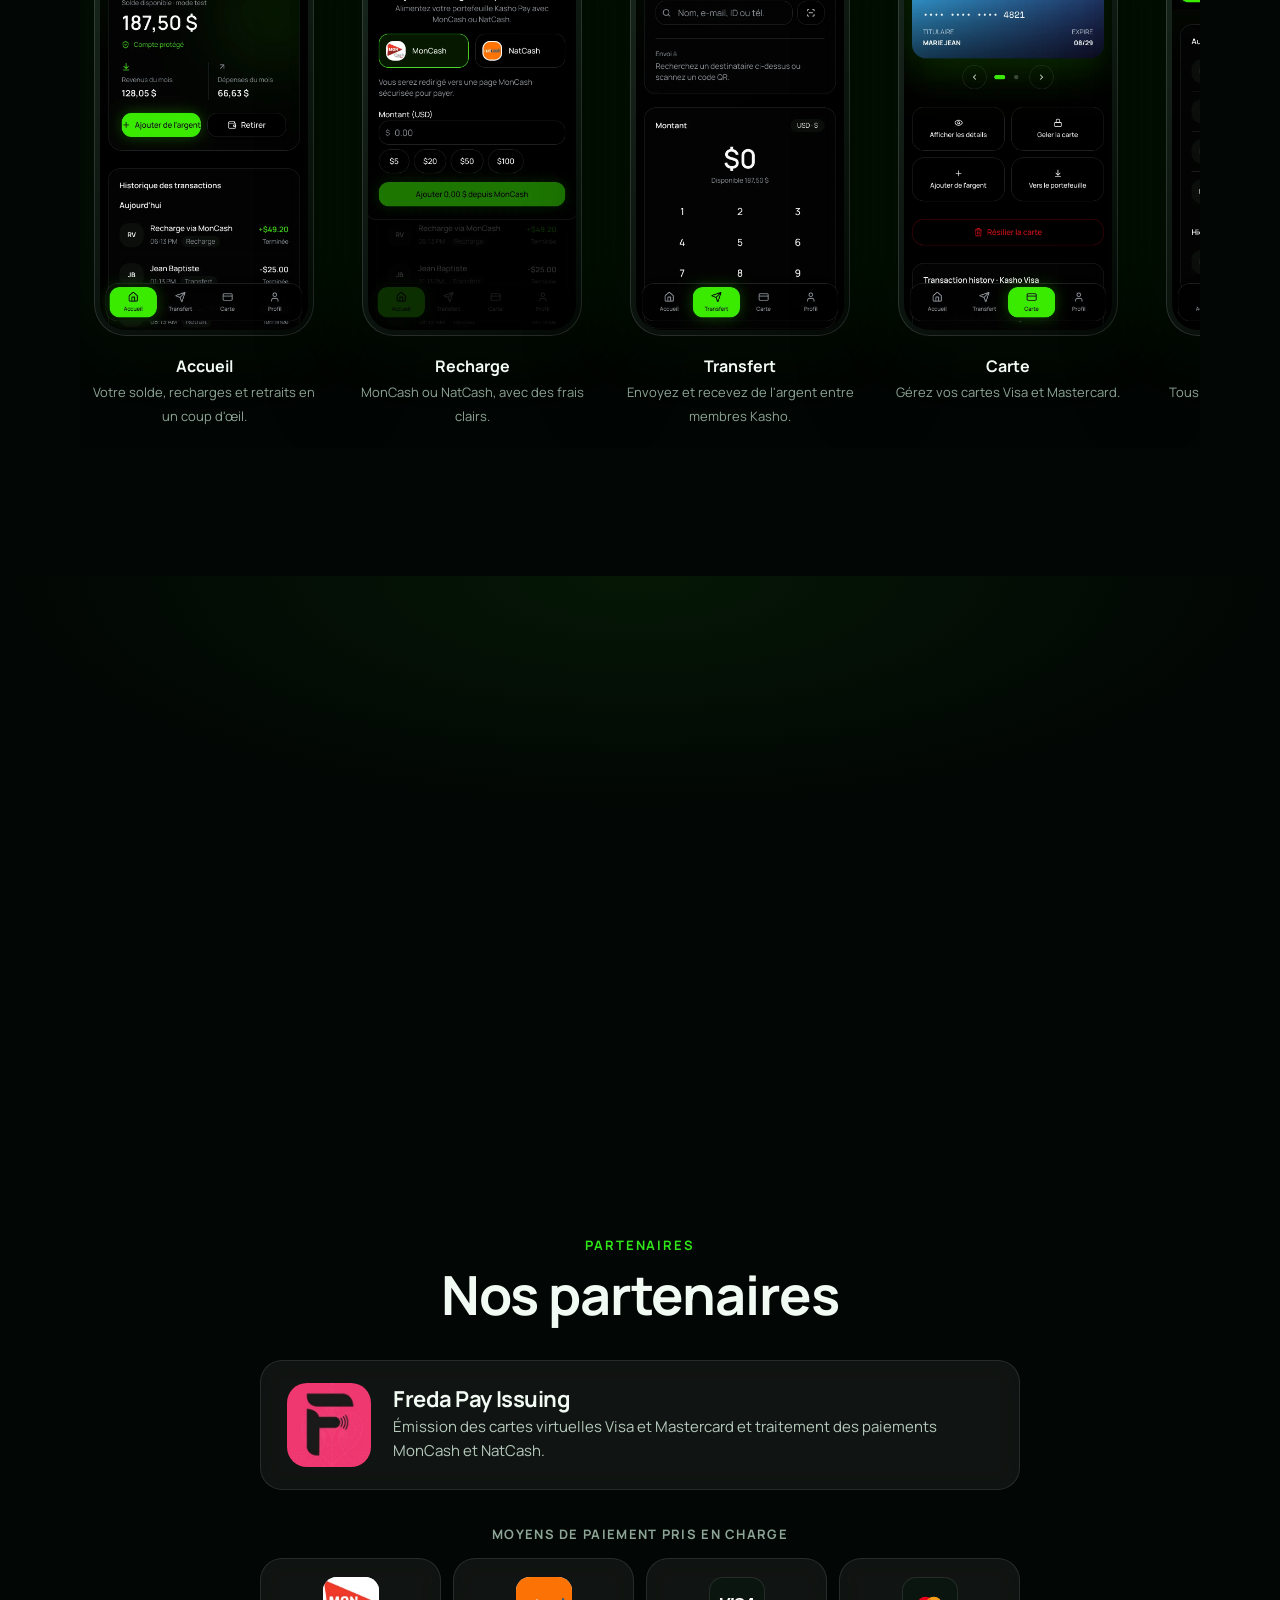
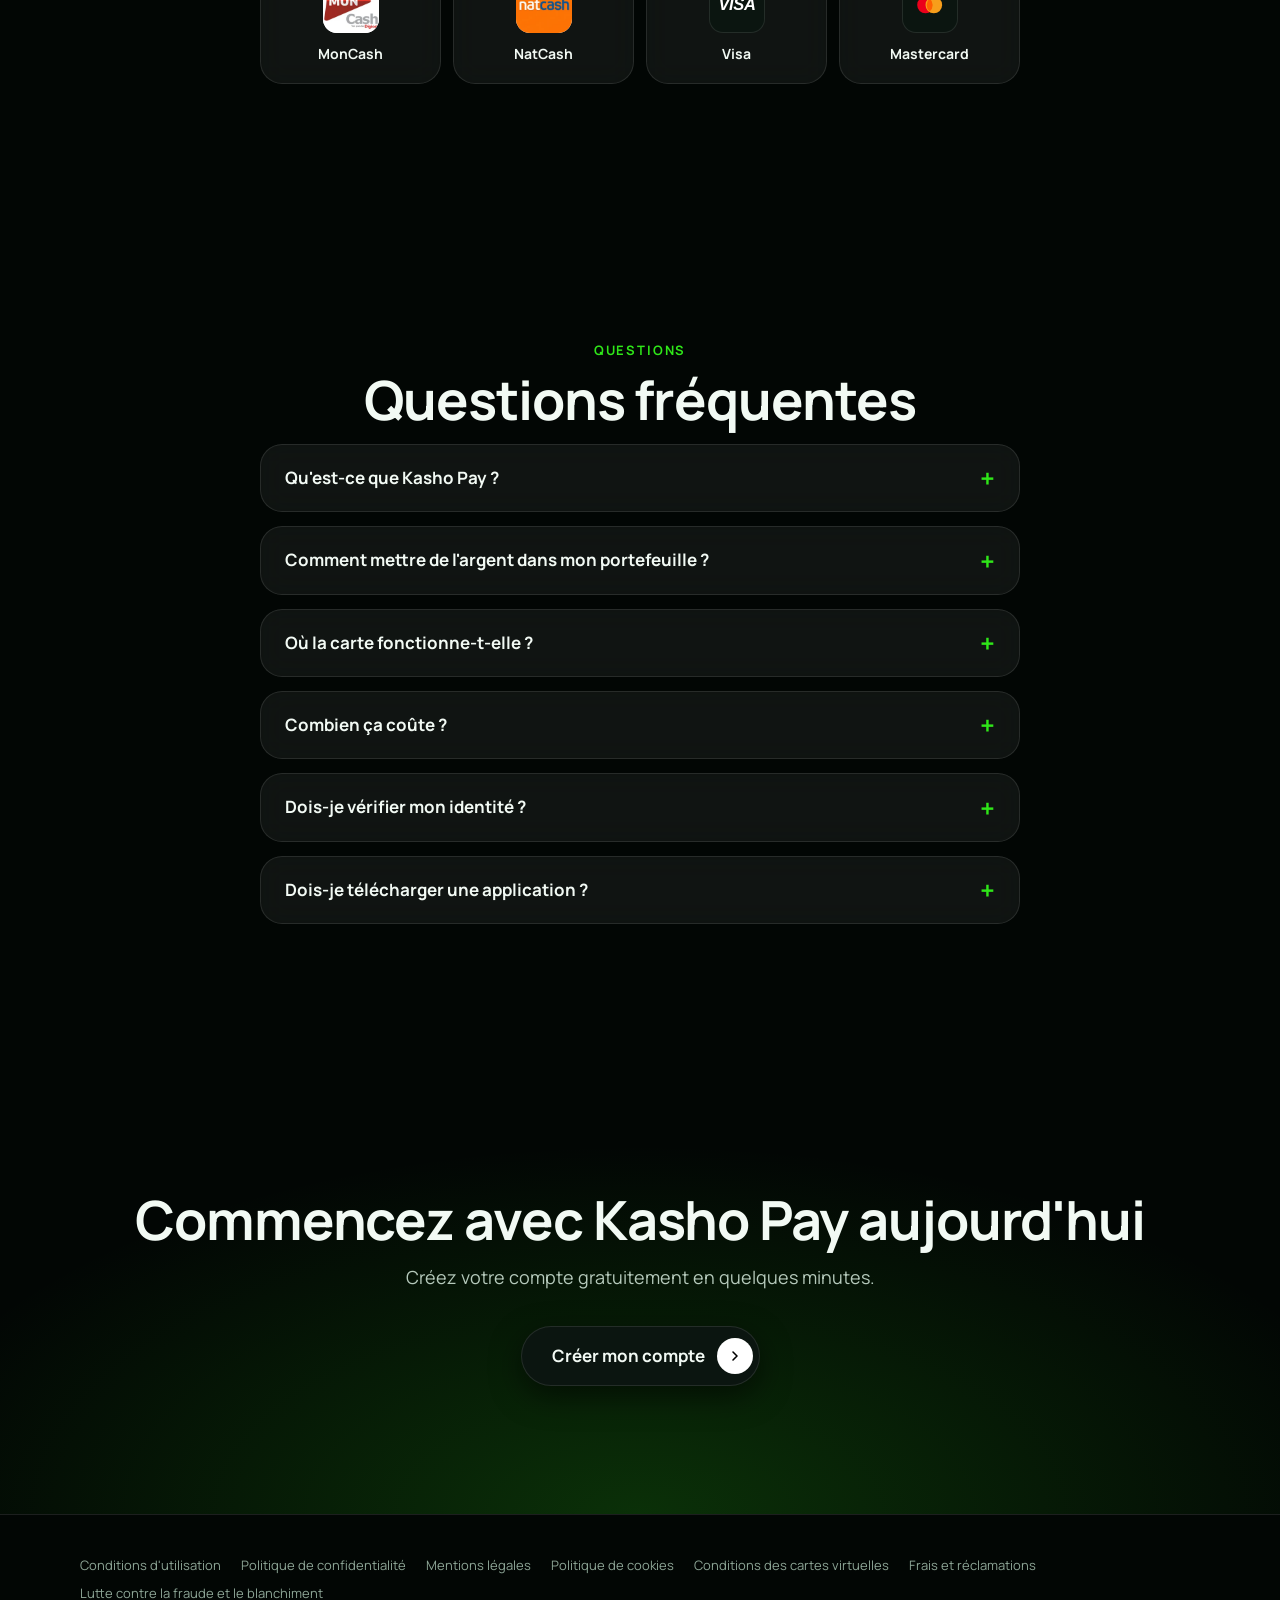
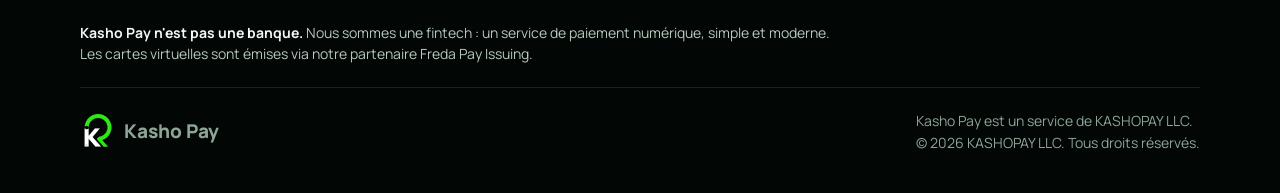
==== commit 16ead139: "Add the legal pages (French) and footer links Conditions d'utilisation, politique de confidentialité" ====
--- a/index.html
+++ b/index.html
@@ -212,6 +212,7 @@
 </main>
 
 <footer class="foot">
+  <nav class="wrap legal-links" aria-label="Informations légales"><a href="/conditions-utilisation/">Conditions d'utilisation</a><a href="/politique-confidentialite/">Politique de confidentialité</a><a href="/mentions-legales/">Mentions légales</a><a href="/politique-cookies/">Politique de cookies</a><a href="/conditions-cartes-virtuelles/">Conditions des cartes virtuelles</a><a href="/frais-et-reclamations/">Frais et réclamations</a><a href="/lutte-contre-la-fraude/">Lutte contre la fraude et le blanchiment</a></nav>
   <div class="wrap notice"><p><strong>Kasho Pay n'est pas une banque.</strong> Nous sommes une fintech : un service de paiement numérique, simple et moderne. Les cartes virtuelles sont émises via notre partenaire Freda Pay Issuing.</p></div>
   <div class="wrap foot-in">
     <a class="logo" href="/"><img src="/img/kasho-mark.webp" alt="" width="36" height="36" loading="lazy"><span>Kasho Pay</span></a>
--- a/style.css
+++ b/style.css
@@ -191,3 +191,16 @@
 .kc-logo img{width:36px;height:36px}
 .marquee .kc-logo img{width:27px;height:27px}
 @media (max-width:520px){.marquee .kc-logo img{width:22px;height:22px}.hero-cards .kc-logo img{width:28px;height:28px}}
+
+/* legal pages */
+.legal{width:min(780px,100% - 40px);margin:0 auto;padding:120px 0 40px}
+.legal h1{font-size:clamp(30px,5vw,46px);margin-bottom:8px}.legal .updated{color:var(--mut);font-size:14px;margin-bottom:26px}
+.legal .lead{font-size:18px;color:#cfe3d5;margin-bottom:10px}
+.legal h2{font-size:22px;margin:34px 0 10px;letter-spacing:-.01em}
+.legal p,.legal li{color:#b9cdbf;font-size:16px;line-height:1.7}.legal p{margin:10px 0}
+.legal ul,.legal ol{margin:10px 0 10px 22px;display:grid;gap:6px}
+.legal strong{color:var(--tx)}.legal a{color:var(--g);text-decoration:underline;text-underline-offset:3px}
+.legal-more{margin-top:50px;padding-top:24px;border-top:1px solid var(--line)}.legal-more h2{font-size:16px;color:var(--mut);margin:0 0 10px;text-transform:uppercase;letter-spacing:.1em}
+.legal-more ul{list-style:none;margin:0;display:flex;flex-wrap:wrap;gap:8px 18px}.legal-more a{font-size:15px}
+.legal-body .top{position:sticky}
+.legal-links{display:flex;flex-wrap:wrap;gap:8px 20px;font-size:13px;padding-bottom:18px}.legal-links a{color:var(--mut)}.legal-links a:hover{color:#fff}
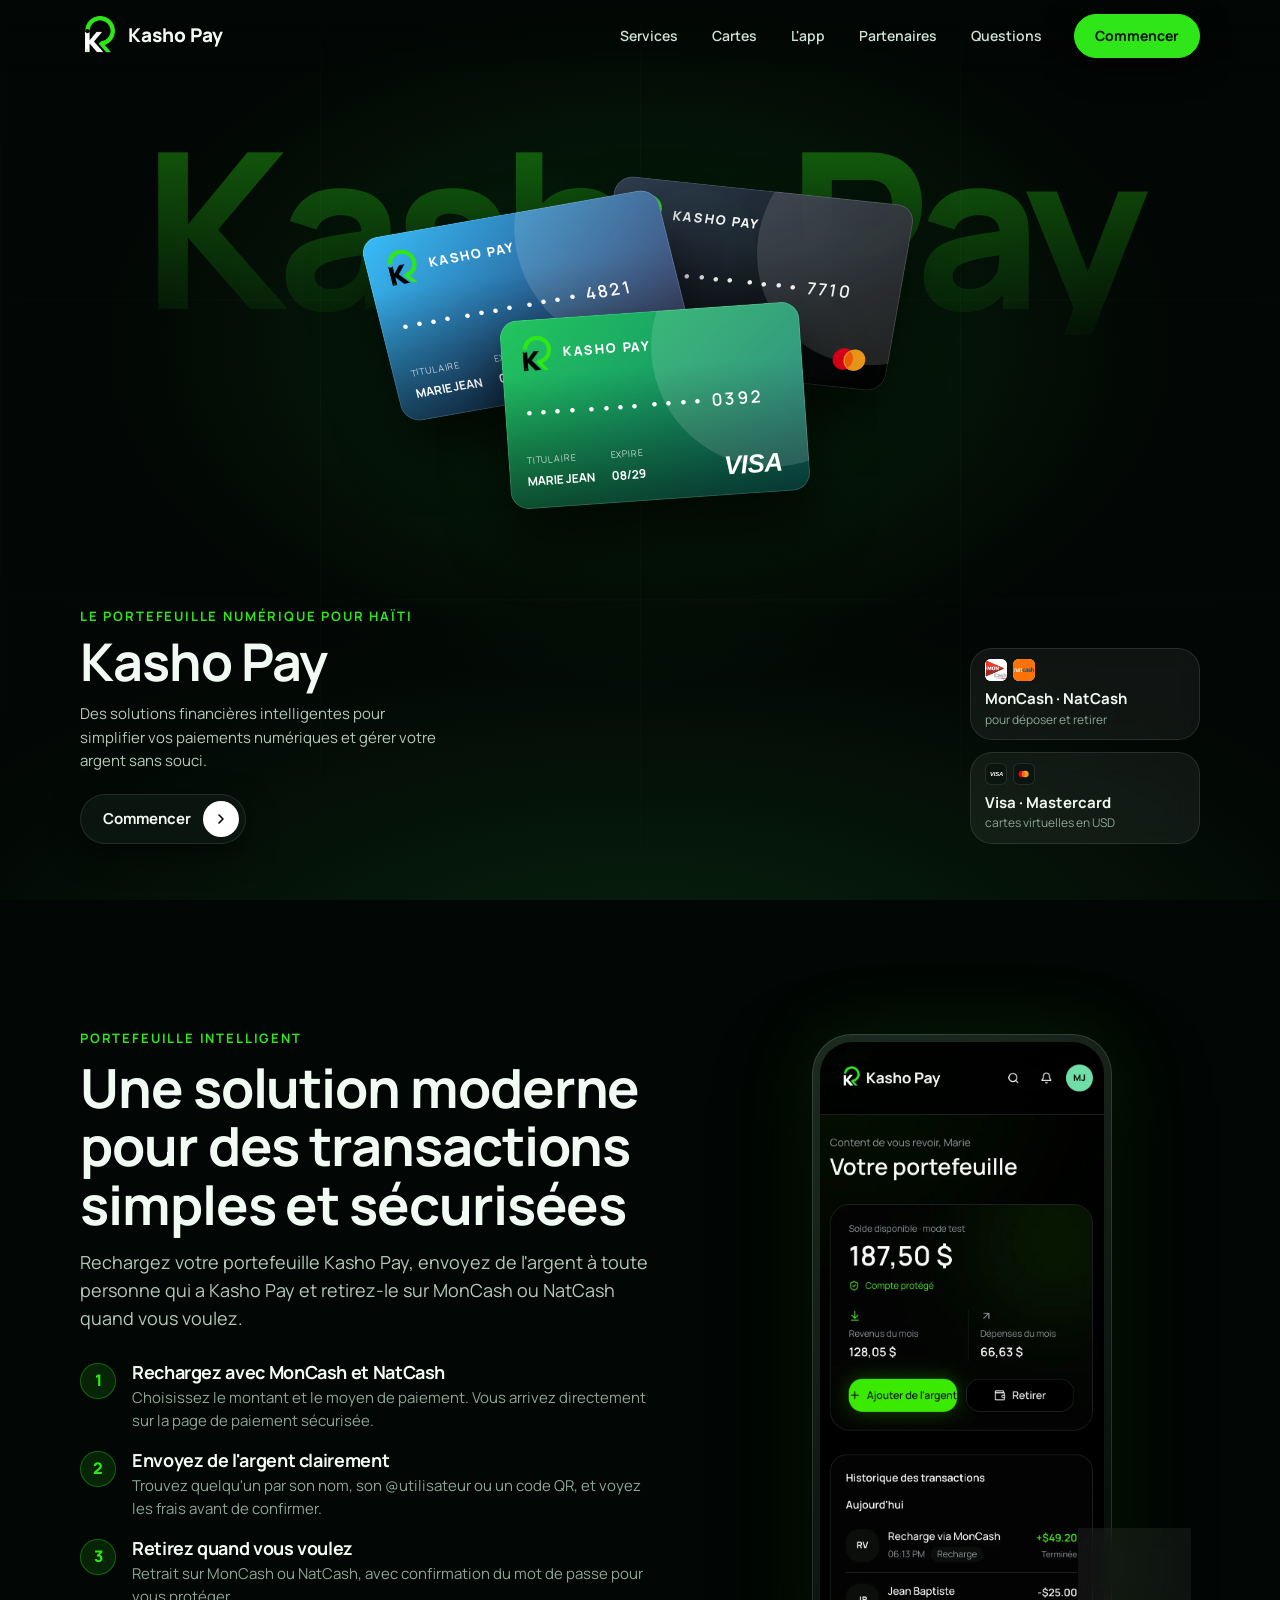
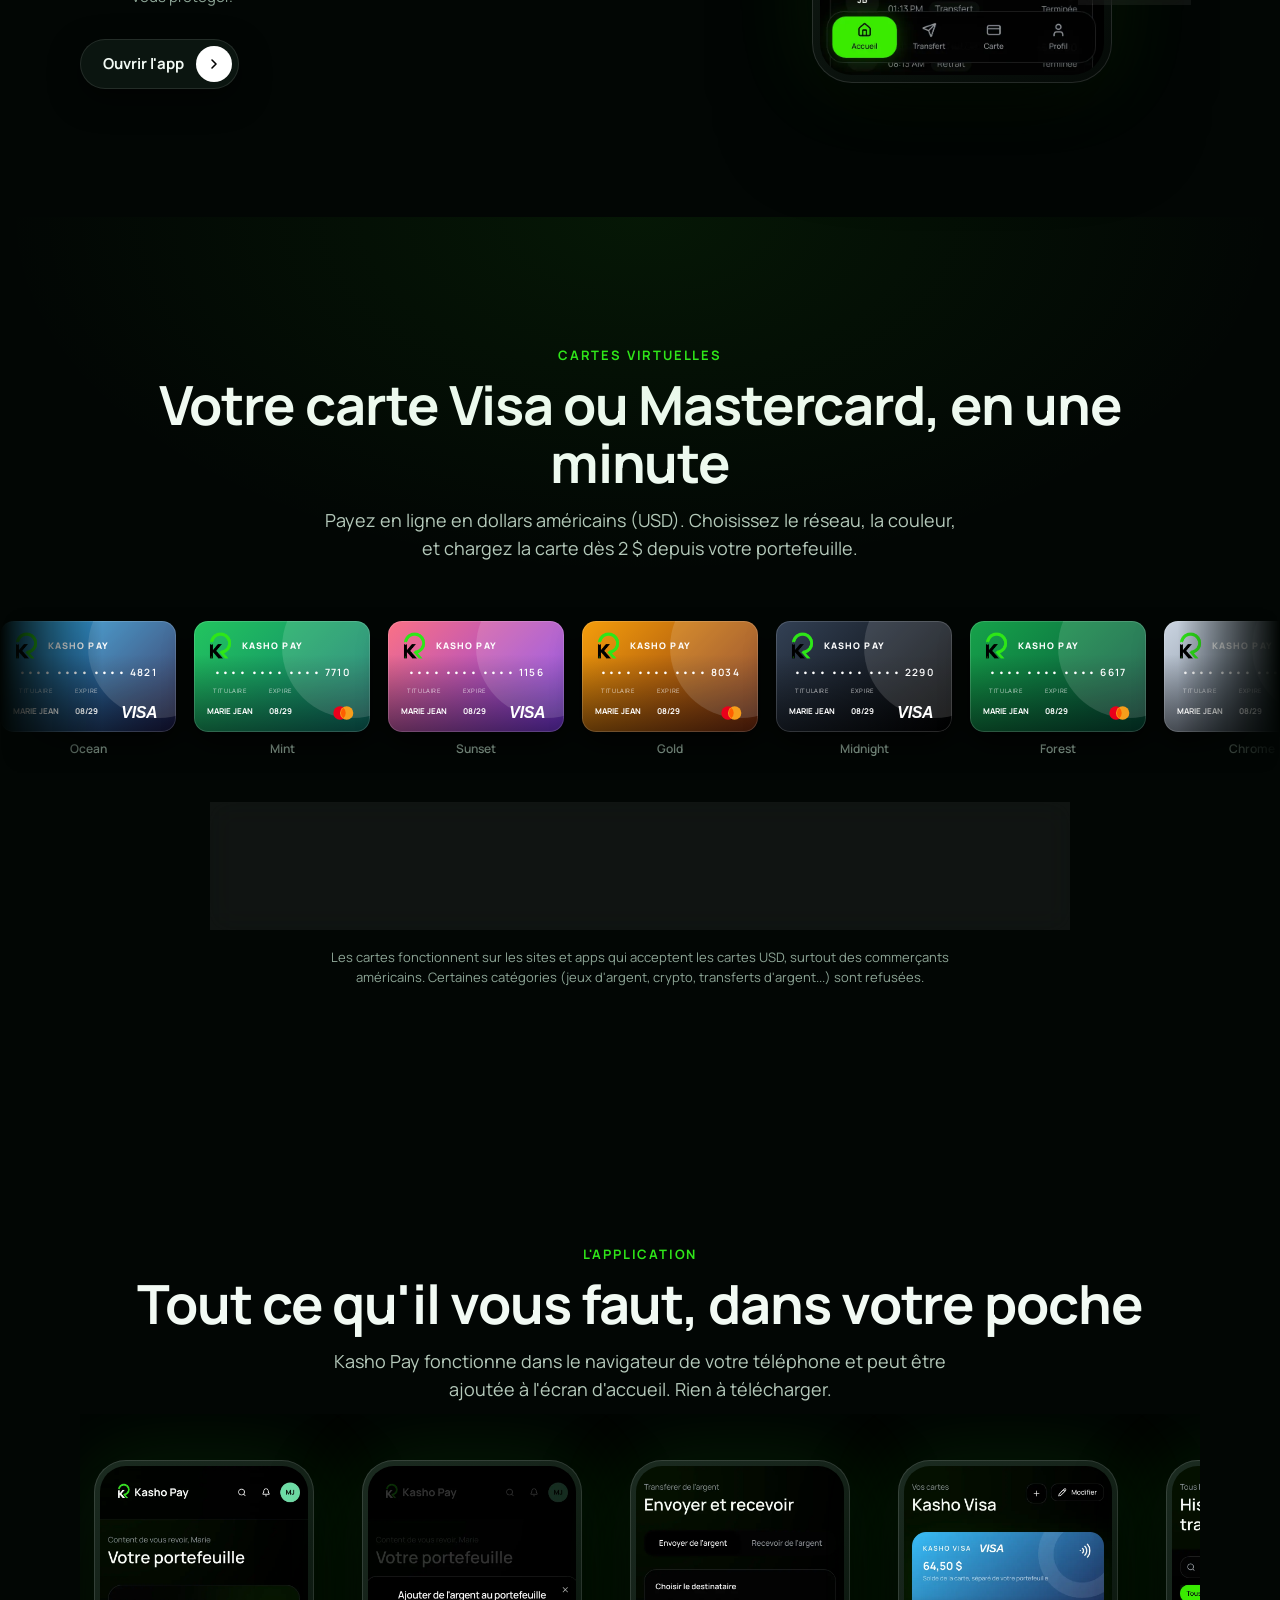
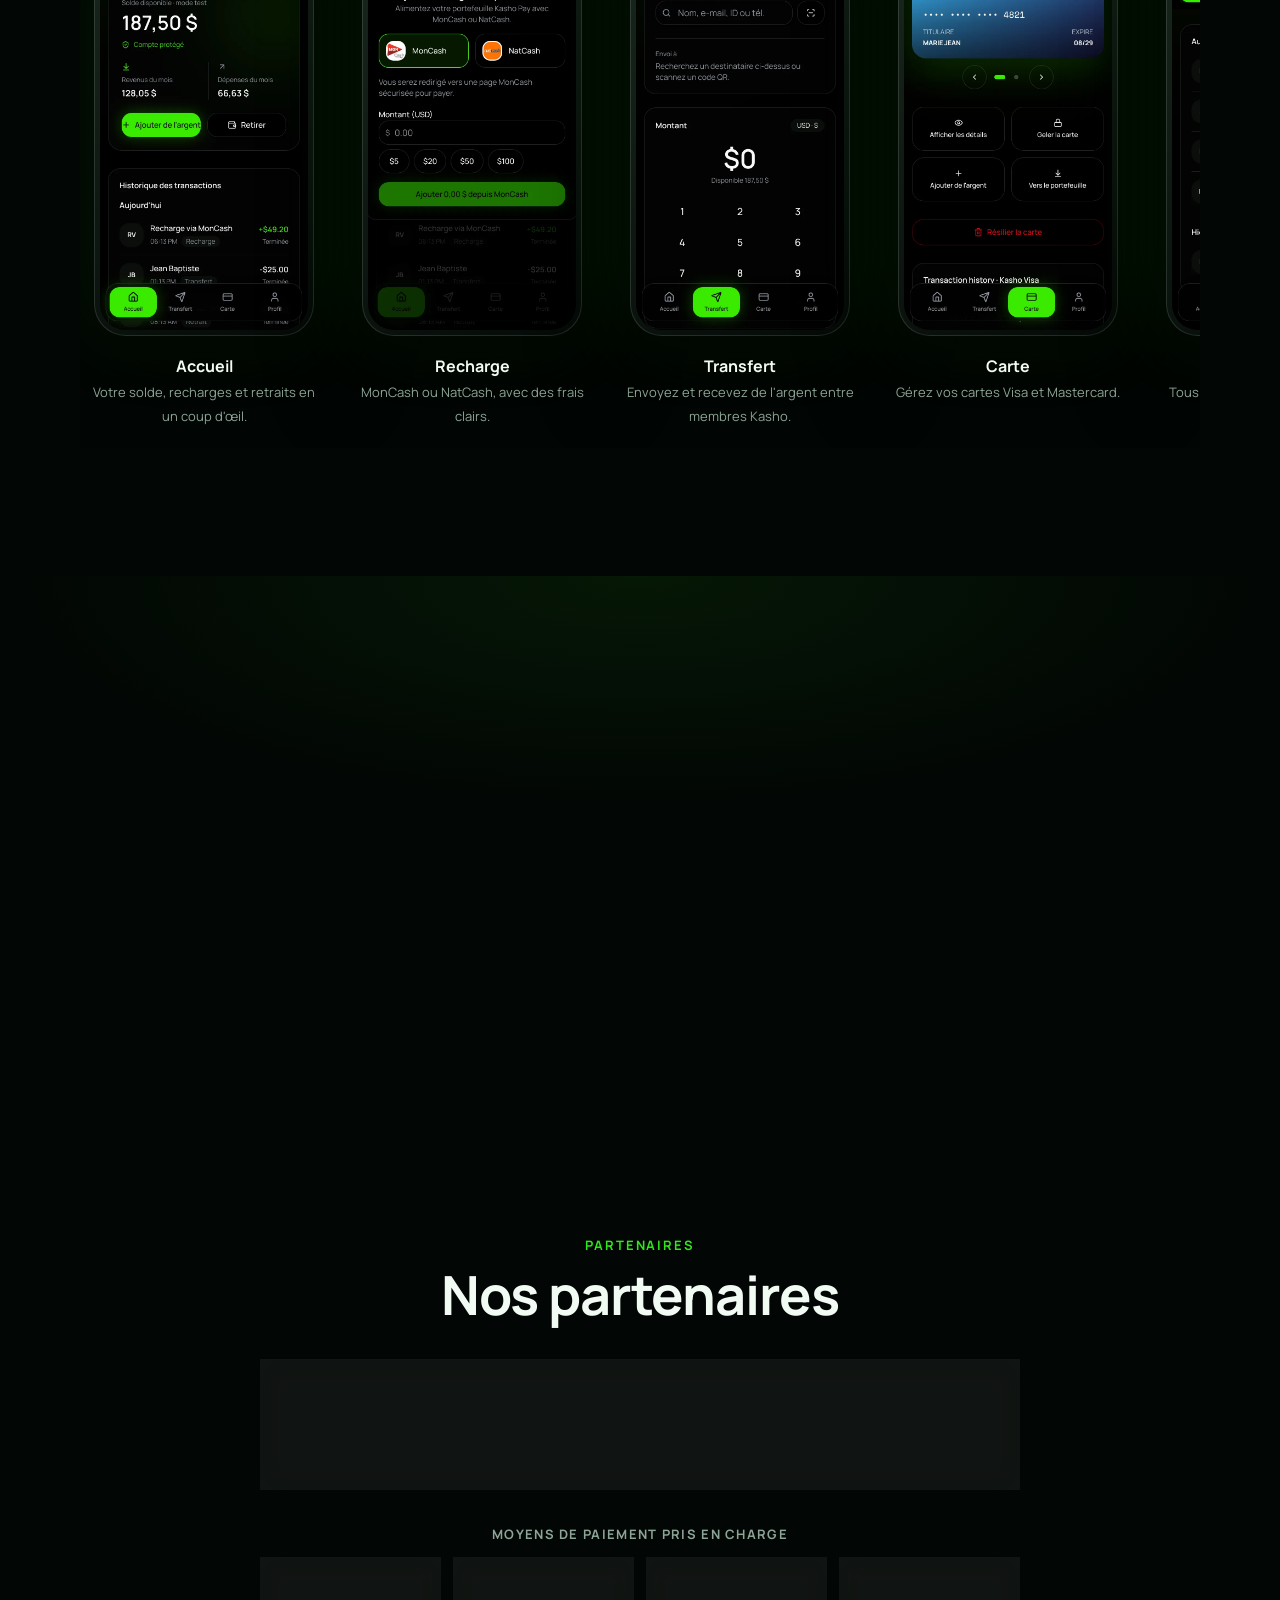
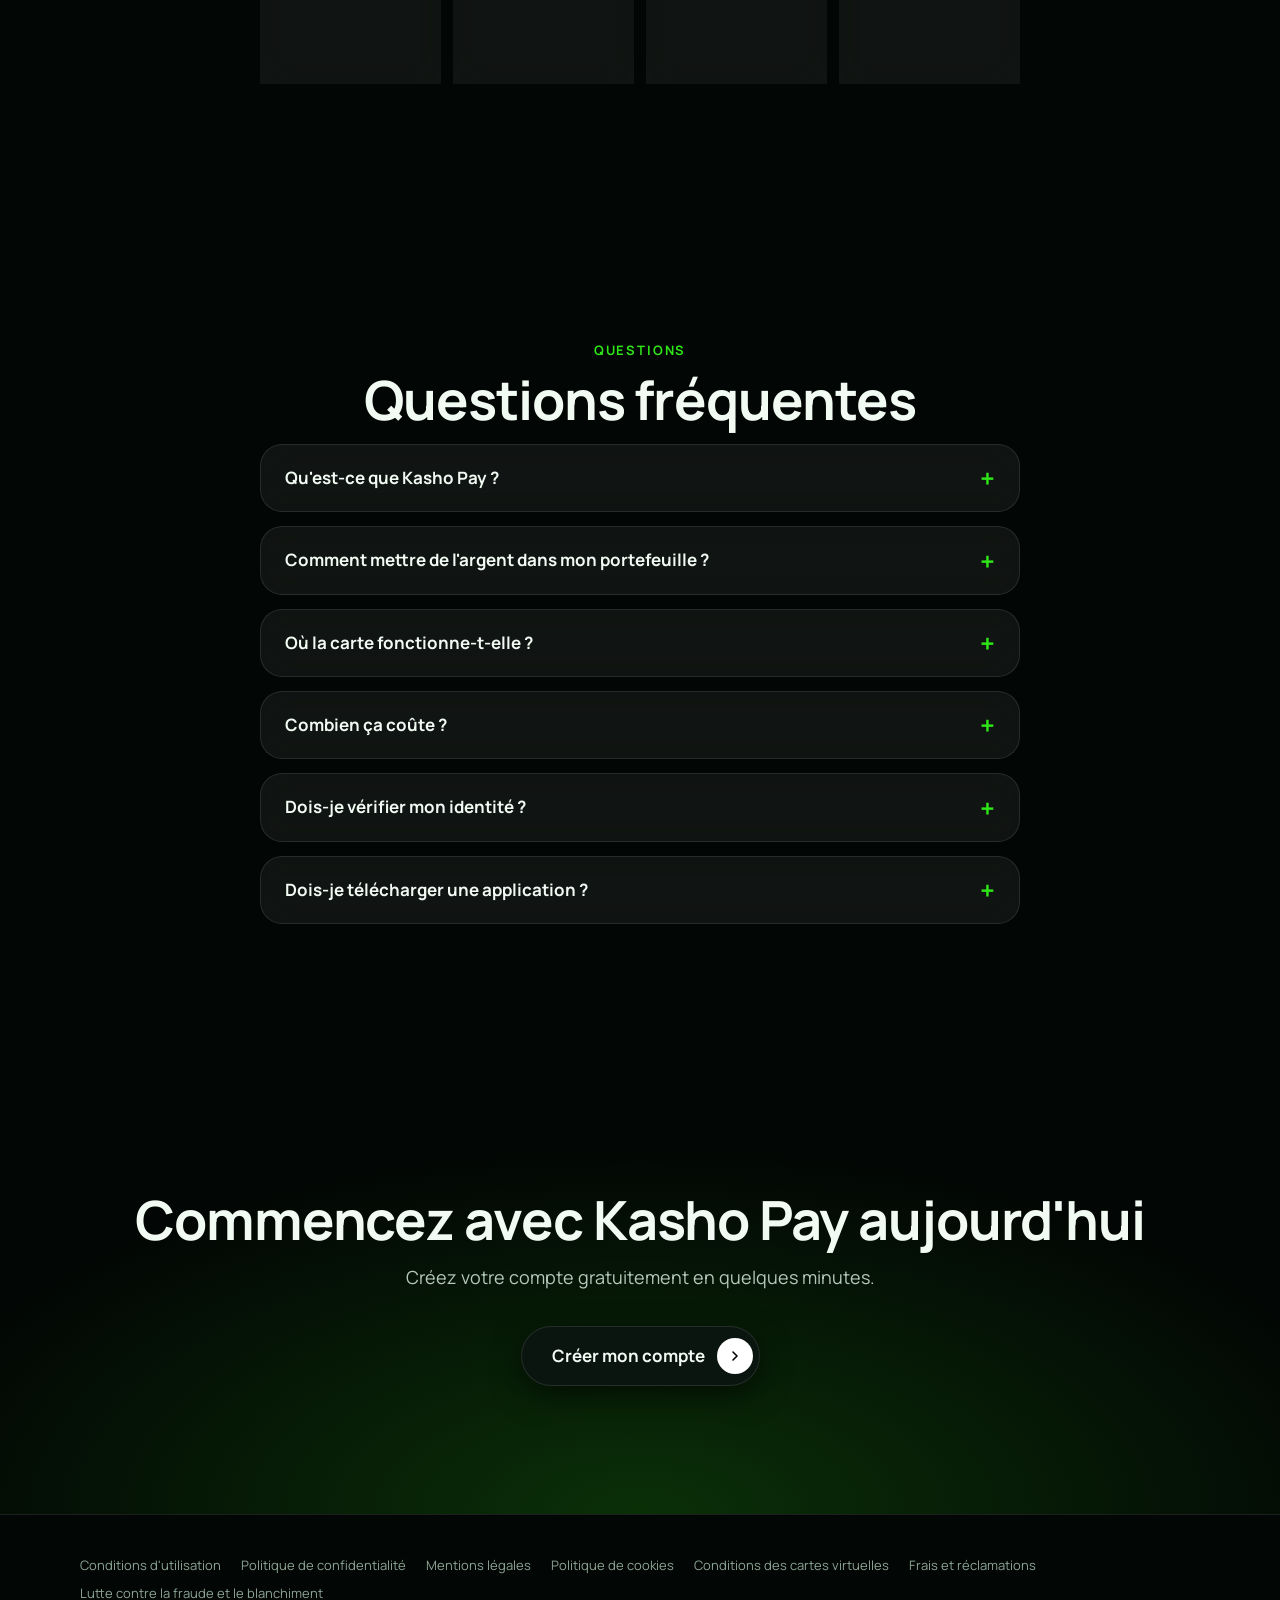
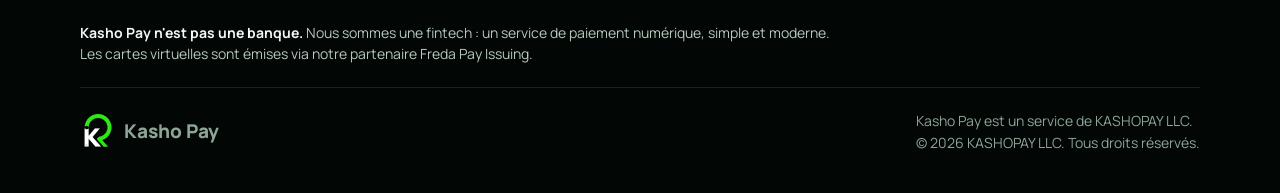
==== commit 9600ac8b: "Cloudflare Worker: redirect www.kashopay.com to kashopay.com (301); use kashopay.com as site address" ====
--- a/index.html
+++ b/index.html
@@ -9,23 +9,23 @@
 <meta name="robots" content="index, follow, max-image-preview:large">
 <meta name="theme-color" content="#020604">
 <meta name="geo.region" content="HT"><meta name="geo.placename" content="Haïti">
-<link rel="canonical" href="https://www.kashopay.ht/">
-<link rel="alternate" hreflang="fr" href="https://www.kashopay.ht/">
-<link rel="alternate" hreflang="x-default" href="https://www.kashopay.ht/">
+<link rel="canonical" href="https://kashopay.com/">
+<link rel="alternate" hreflang="fr" href="https://kashopay.com/">
+<link rel="alternate" hreflang="x-default" href="https://kashopay.com/">
 <link rel="icon" href="/img/favicon-32.png" sizes="32x32" type="image/png">
 <link rel="apple-touch-icon" href="/img/apple-touch-icon.png">
 <link rel="manifest" href="/site.webmanifest">
 <meta property="og:type" content="website"><meta property="og:site_name" content="Kasho Pay">
 <meta property="og:title" content="Kasho Pay | Portefeuille et cartes Visa Mastercard pour Haïti"><meta property="og:description" content="Rechargez avec MonCash et NatCash, envoyez de l'argent et créez une carte virtuelle Visa ou Mastercard en dollars. Simple, rapide, sécurisé.">
-<meta property="og:url" content="https://www.kashopay.ht/"><meta property="og:locale" content="fr_HT">
-<meta property="og:image" content="https://www.kashopay.ht/img/og.jpg"><meta property="og:image:width" content="1200"><meta property="og:image:height" content="630">
+<meta property="og:url" content="https://kashopay.com/"><meta property="og:locale" content="fr_HT">
+<meta property="og:image" content="https://kashopay.com/img/og.jpg"><meta property="og:image:width" content="1200"><meta property="og:image:height" content="630">
 <meta property="og:image:alt" content="Portefeuille numérique et cartes Visa et Mastercard pour Haïti">
 <meta name="twitter:card" content="summary_large_image"><meta name="twitter:title" content="Kasho Pay | Portefeuille et cartes Visa Mastercard pour Haïti">
-<meta name="twitter:description" content="Rechargez avec MonCash et NatCash, envoyez de l'argent et créez une carte virtuelle Visa ou Mastercard en dollars. Simple, rapide, sécurisé."><meta name="twitter:image" content="https://www.kashopay.ht/img/og.jpg">
+<meta name="twitter:description" content="Rechargez avec MonCash et NatCash, envoyez de l'argent et créez une carte virtuelle Visa ou Mastercard en dollars. Simple, rapide, sécurisé."><meta name="twitter:image" content="https://kashopay.com/img/og.jpg">
 <link rel="preconnect" href="https://fonts.googleapis.com"><link rel="preconnect" href="https://fonts.gstatic.com" crossorigin>
 <link rel="stylesheet" href="https://fonts.googleapis.com/css2?family=Manrope:wght@400;500;600;700;800&display=swap">
 <link rel="stylesheet" href="/style.css">
-<script type="application/ld+json">{"@context":"https://schema.org","@graph":[{"@type":"Organization","@id":"https://www.kashopay.ht/#org","name":"Kasho Pay","legalName":"KASHOPAY LLC","url":"https://www.kashopay.ht/","logo":"https://www.kashopay.ht/img/icon-192.png","areaServed":{"@type":"Country","name":"Haiti"}},{"@type":"WebSite","@id":"https://www.kashopay.ht/#site","url":"https://www.kashopay.ht/","name":"Kasho Pay","inLanguage":"fr","publisher":{"@id":"https://www.kashopay.ht/#org"}},{"@type":"WebApplication","@id":"https://www.kashopay.ht/#app","name":"Kasho Pay","url":"https://kasho-pay-1.onrender.com","applicationCategory":"FinanceApplication","operatingSystem":"Any (web browser)","inLanguage":"fr","description":"Rechargez avec MonCash et NatCash, envoyez de l'argent et créez une carte virtuelle Visa ou Mastercard en dollars. Simple, rapide, sécurisé.","publisher":{"@id":"https://www.kashopay.ht/#org"},"image":"https://www.kashopay.ht/img/og.jpg"},{"@type":"FAQPage","inLanguage":"fr","mainEntity":[{"@type":"Question","name":"Qu'est-ce que Kasho Pay ?","acceptedAnswer":{"@type":"Answer","text":"Kasho Pay est un portefeuille numérique avec cartes virtuelles Visa et Mastercard, conçu pour Haïti. Vous le rechargez avec MonCash ou NatCash, envoyez de l'argent à d'autres membres et payez en ligne avec la carte."}},{"@type":"Question","name":"Comment mettre de l'argent dans mon portefeuille ?","acceptedAnswer":{"@type":"Answer","text":"Dans l'app, choisissez Ajouter de l'argent, saisissez le montant (de 5 $ à 100 $) et choisissez MonCash ou NatCash. Vous arrivez sur la page de paiement sécurisée et votre portefeuille est crédité automatiquement une fois le paiement confirmé."}},{"@type":"Question","name":"Où la carte fonctionne-t-elle ?","acceptedAnswer":{"@type":"Answer","text":"Les cartes sont des cartes virtuelles en dollars américains (USD). Elles sont acceptées chez les commerçants qui acceptent les cartes USD, surtout américains. Certaines catégories et certains pays sont refusés."}},{"@type":"Question","name":"Combien ça coûte ?","acceptedAnswer":{"@type":"Answer","text":"La création de la carte coûte 10 $. Les autres frais dépendent de l'opération et du montant, et l'app les affiche toujours avant que vous confirmiez."}},{"@type":"Question","name":"Dois-je vérifier mon identité ?","acceptedAnswer":{"@type":"Answer","text":"Oui. Pour créer une carte, vous devez vérifier votre identité (pièce d'identité et selfie) et avoir au moins 18 ans."}},{"@type":"Question","name":"Dois-je télécharger une application ?","acceptedAnswer":{"@type":"Answer","text":"Non. Kasho Pay s'ouvre dans le navigateur de votre téléphone et vous pouvez l'ajouter à l'écran d'accueil."}}]}]}</script>
+<script type="application/ld+json">{"@context":"https://schema.org","@graph":[{"@type":"Organization","@id":"https://kashopay.com/#org","name":"Kasho Pay","legalName":"KASHOPAY LLC","url":"https://kashopay.com/","logo":"https://kashopay.com/img/icon-192.png","areaServed":{"@type":"Country","name":"Haiti"}},{"@type":"WebSite","@id":"https://kashopay.com/#site","url":"https://kashopay.com/","name":"Kasho Pay","inLanguage":"fr","publisher":{"@id":"https://kashopay.com/#org"}},{"@type":"WebApplication","@id":"https://kashopay.com/#app","name":"Kasho Pay","url":"https://kasho-pay-1.onrender.com","applicationCategory":"FinanceApplication","operatingSystem":"Any (web browser)","inLanguage":"fr","description":"Rechargez avec MonCash et NatCash, envoyez de l'argent et créez une carte virtuelle Visa ou Mastercard en dollars. Simple, rapide, sécurisé.","publisher":{"@id":"https://kashopay.com/#org"},"image":"https://kashopay.com/img/og.jpg"},{"@type":"FAQPage","inLanguage":"fr","mainEntity":[{"@type":"Question","name":"Qu'est-ce que Kasho Pay ?","acceptedAnswer":{"@type":"Answer","text":"Kasho Pay est un portefeuille numérique avec cartes virtuelles Visa et Mastercard, conçu pour Haïti. Vous le rechargez avec MonCash ou NatCash, envoyez de l'argent à d'autres membres et payez en ligne avec la carte."}},{"@type":"Question","name":"Comment mettre de l'argent dans mon portefeuille ?","acceptedAnswer":{"@type":"Answer","text":"Dans l'app, choisissez Ajouter de l'argent, saisissez le montant (de 5 $ à 100 $) et choisissez MonCash ou NatCash. Vous arrivez sur la page de paiement sécurisée et votre portefeuille est crédité automatiquement une fois le paiement confirmé."}},{"@type":"Question","name":"Où la carte fonctionne-t-elle ?","acceptedAnswer":{"@type":"Answer","text":"Les cartes sont des cartes virtuelles en dollars américains (USD). Elles sont acceptées chez les commerçants qui acceptent les cartes USD, surtout américains. Certaines catégories et certains pays sont refusés."}},{"@type":"Question","name":"Combien ça coûte ?","acceptedAnswer":{"@type":"Answer","text":"La création de la carte coûte 10 $. Les autres frais dépendent de l'opération et du montant, et l'app les affiche toujours avant que vous confirmiez."}},{"@type":"Question","name":"Dois-je vérifier mon identité ?","acceptedAnswer":{"@type":"Answer","text":"Oui. Pour créer une carte, vous devez vérifier votre identité (pièce d'identité et selfie) et avoir au moins 18 ans."}},{"@type":"Question","name":"Dois-je télécharger une application ?","acceptedAnswer":{"@type":"Answer","text":"Non. Kasho Pay s'ouvre dans le navigateur de votre téléphone et vous pouvez l'ajouter à l'écran d'accueil."}}]}]}</script>
 <script>document.documentElement.classList.add("js")</script>
 </head>
 <body>
--- a/style.css
+++ b/style.css
@@ -204,3 +204,20 @@
 .legal-more ul{list-style:none;margin:0;display:flex;flex-wrap:wrap;gap:8px 18px}.legal-more a{font-size:15px}
 .legal-body .top{position:sticky}
 .legal-links{display:flex;flex-wrap:wrap;gap:8px 20px;font-size:13px;padding-bottom:18px}.legal-links a{color:var(--mut)}.legal-links a:hover{color:#fff}
+
+/* tablets: smaller hero cards */
+@media (min-width:521px) and (max-width:900px){
+ .hero-cards{width:min(400px,58vw);height:min(250px,36vw);top:16%}
+ .hero-cards .kcard{width:min(220px,33vw);padding:12px 14px;border-radius:15px}
+ .hero-cards .kc-logo img{width:26px;height:26px}.hero-cards .kc-label{font-size:10px}.hero-cards .kc-num{font-size:11px}
+ .hero-cards .kc-bot small{font-size:6px}.hero-cards .kc-bot b{font-size:9px}.hero-cards .kc-bot .brand{height:17px}
+ .hero-copy{margin-top:44vw}
+}
+
+/* small laptops / landscape tablets: keep the cards clear of the text */
+@media (min-width:901px) and (max-width:1200px){
+ .hero-cards{width:min(430px,46vw);height:min(280px,30vw);top:19%}
+ .hero-cards .kcard{width:min(240px,26vw);padding:14px 16px}
+ .hero-cards .kc-logo img{width:28px;height:28px}.hero-cards .kc-num{font-size:12px}
+}
+@media (min-width:901px){.hero{min-height:max(100svh,840px)}}
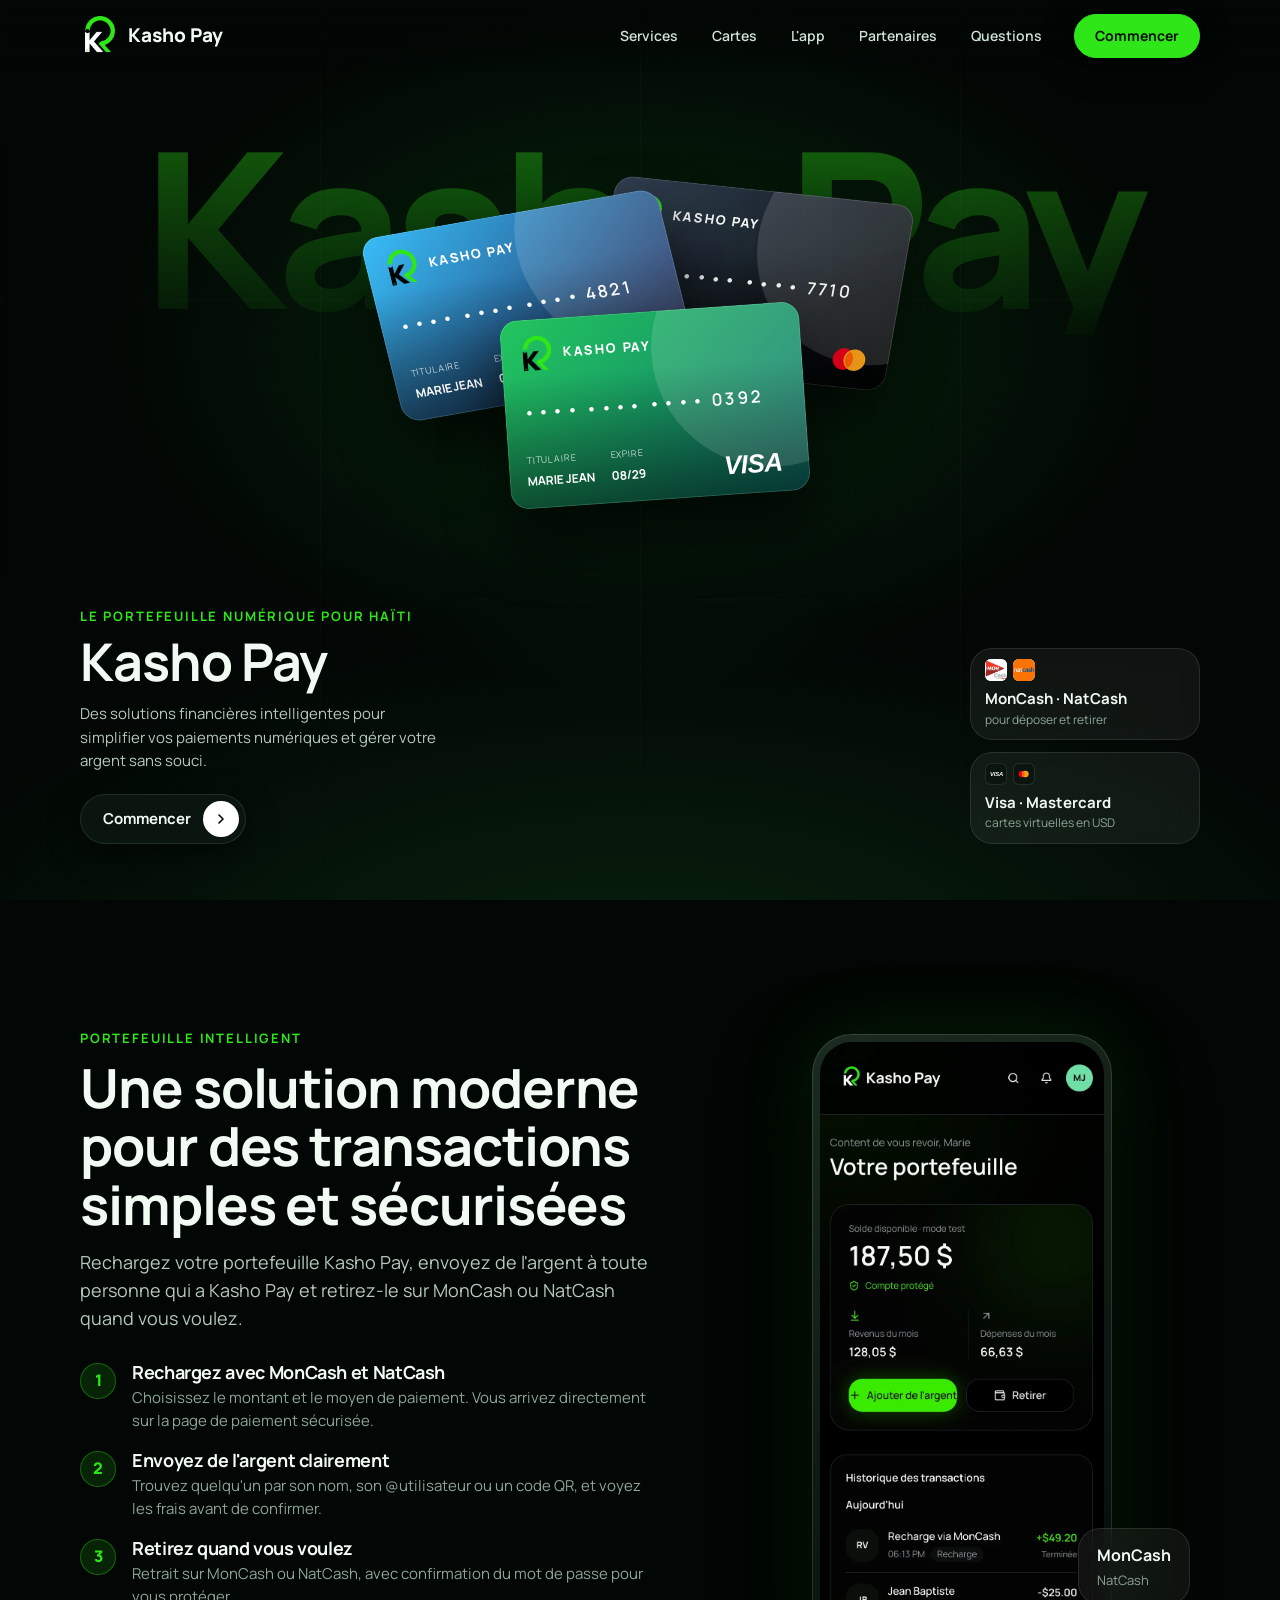
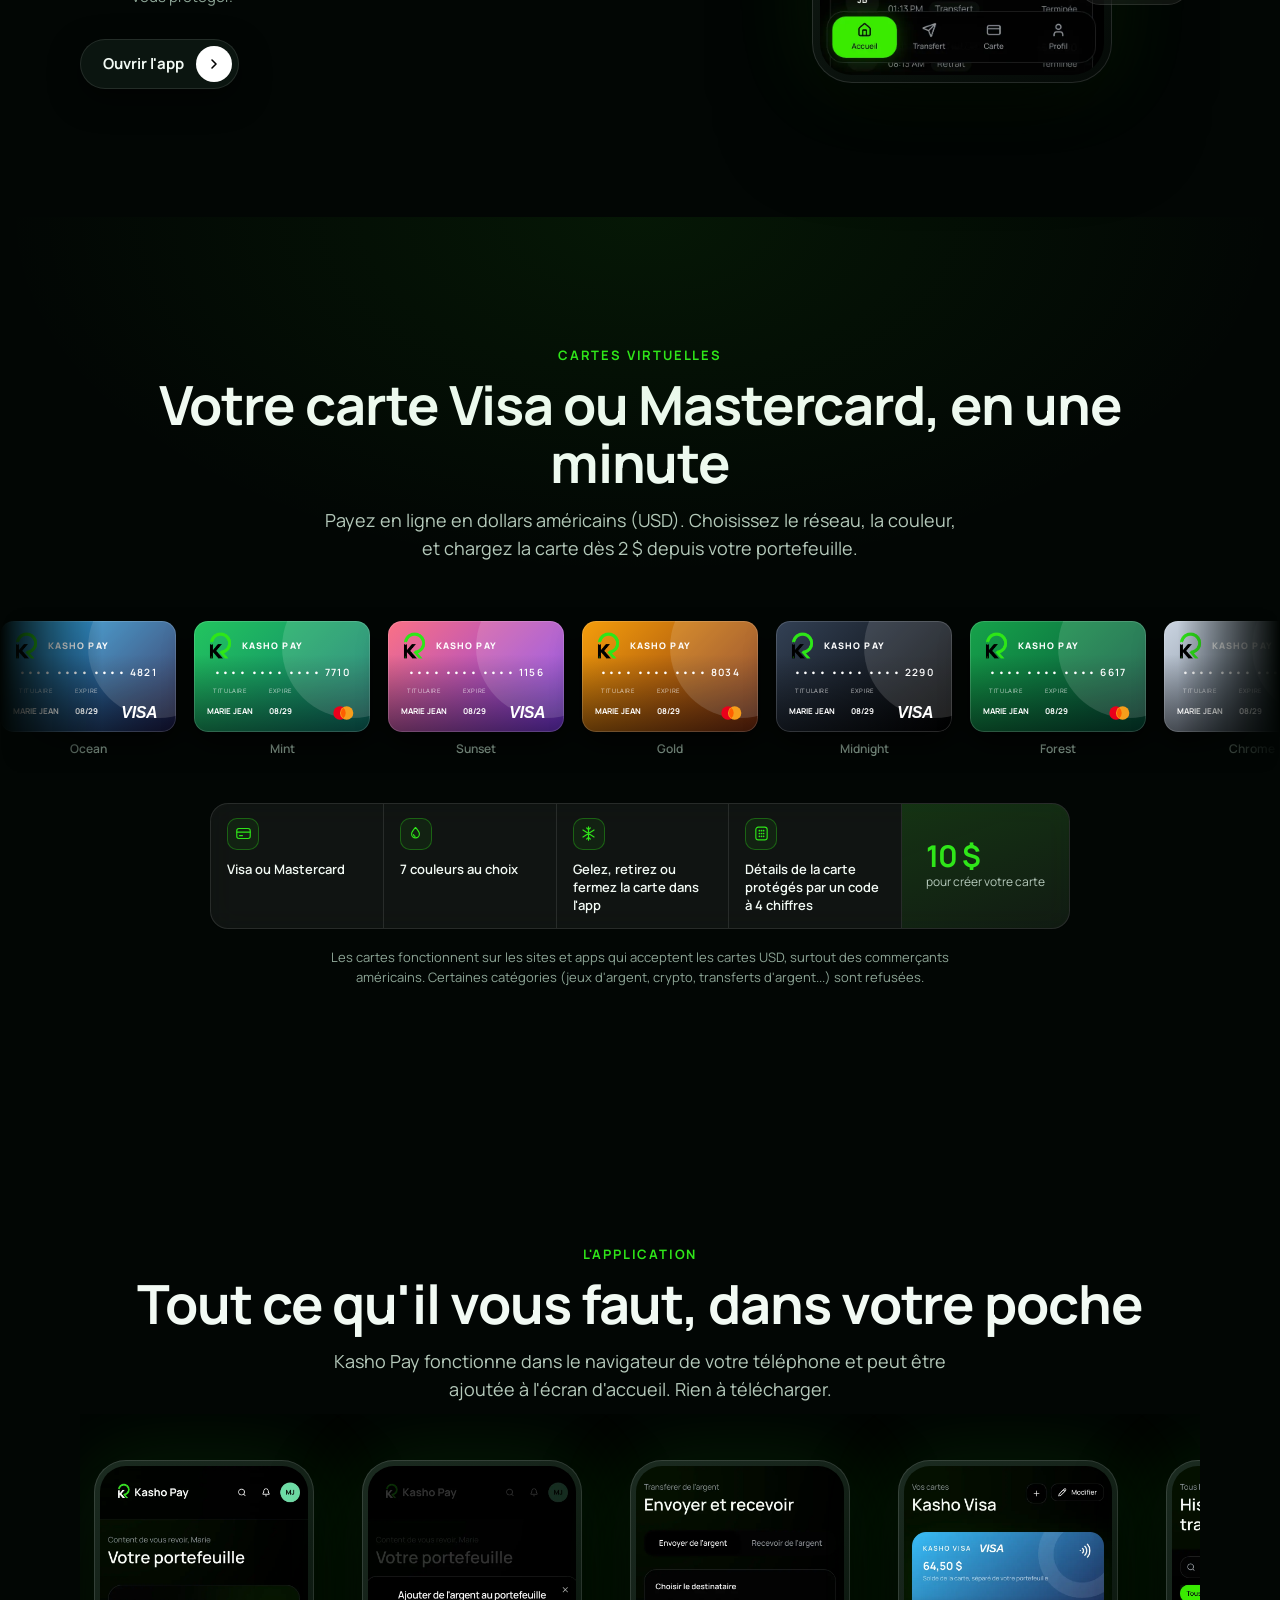
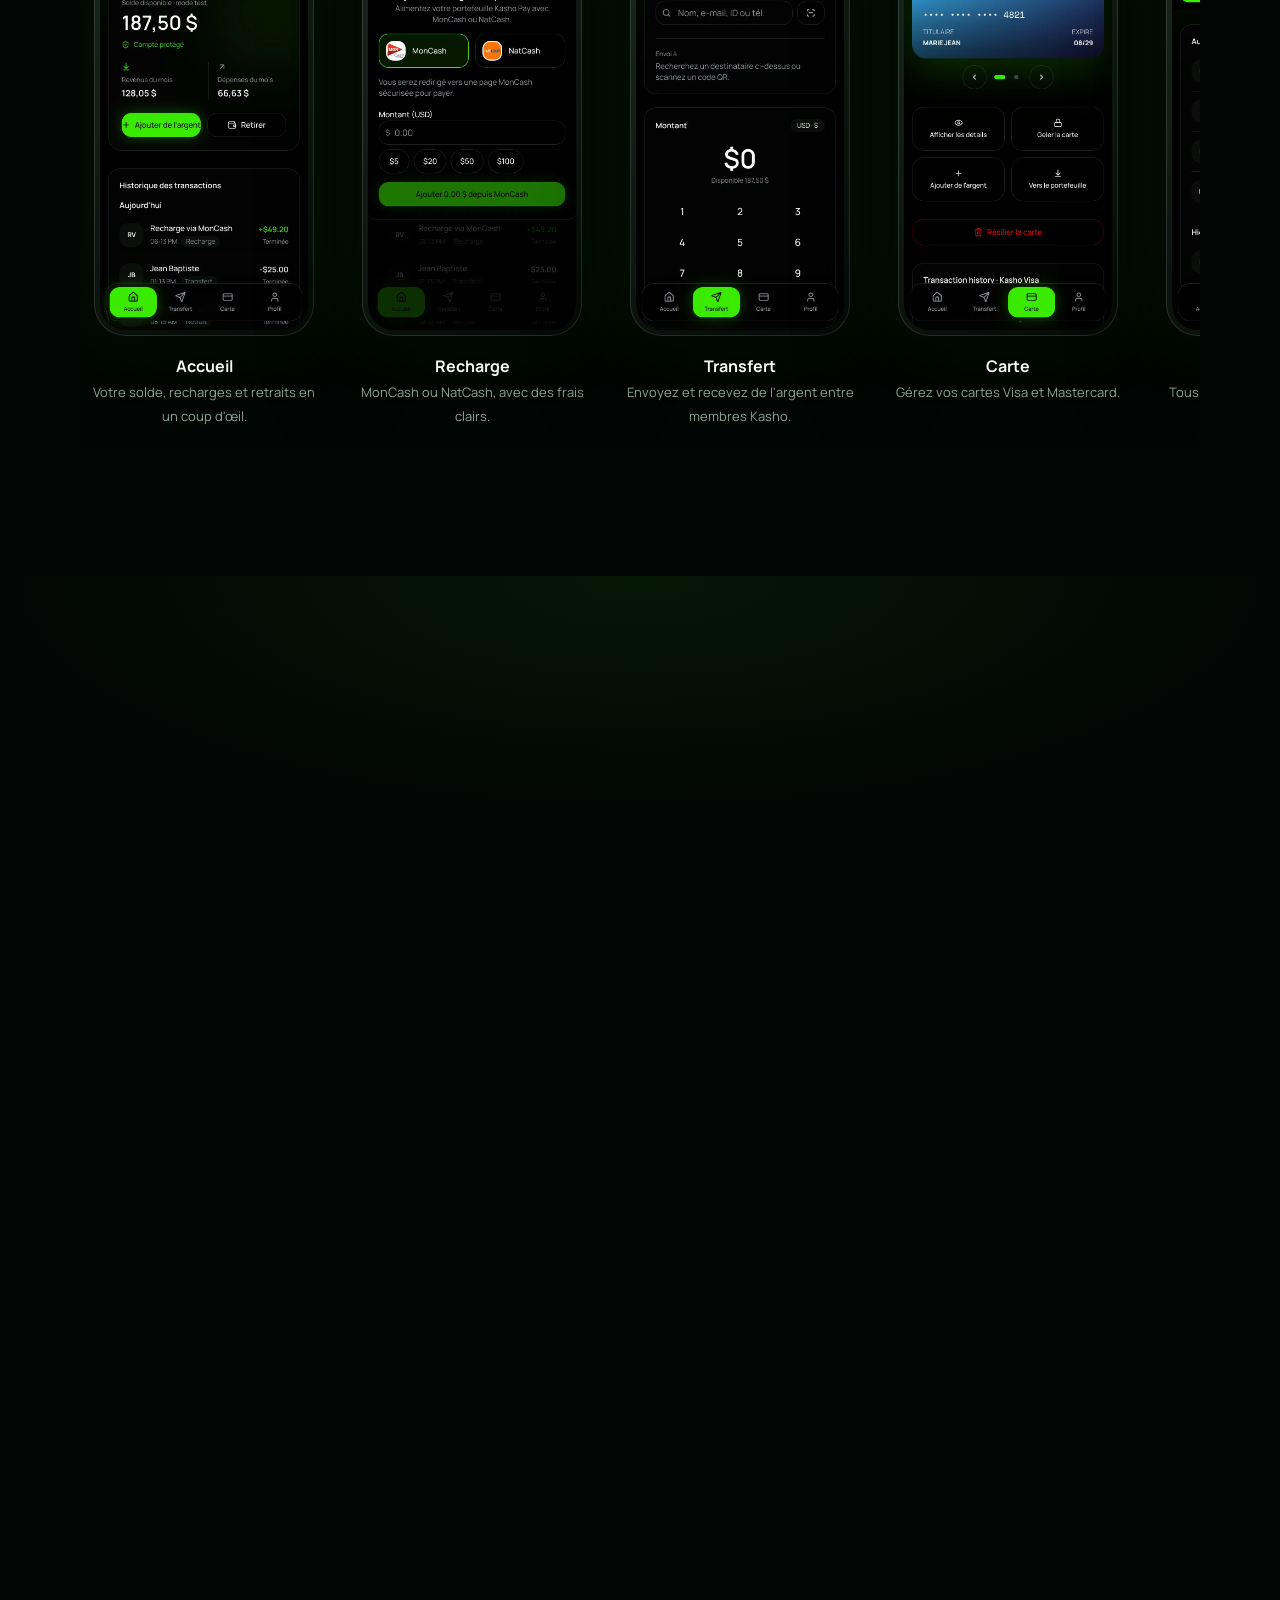
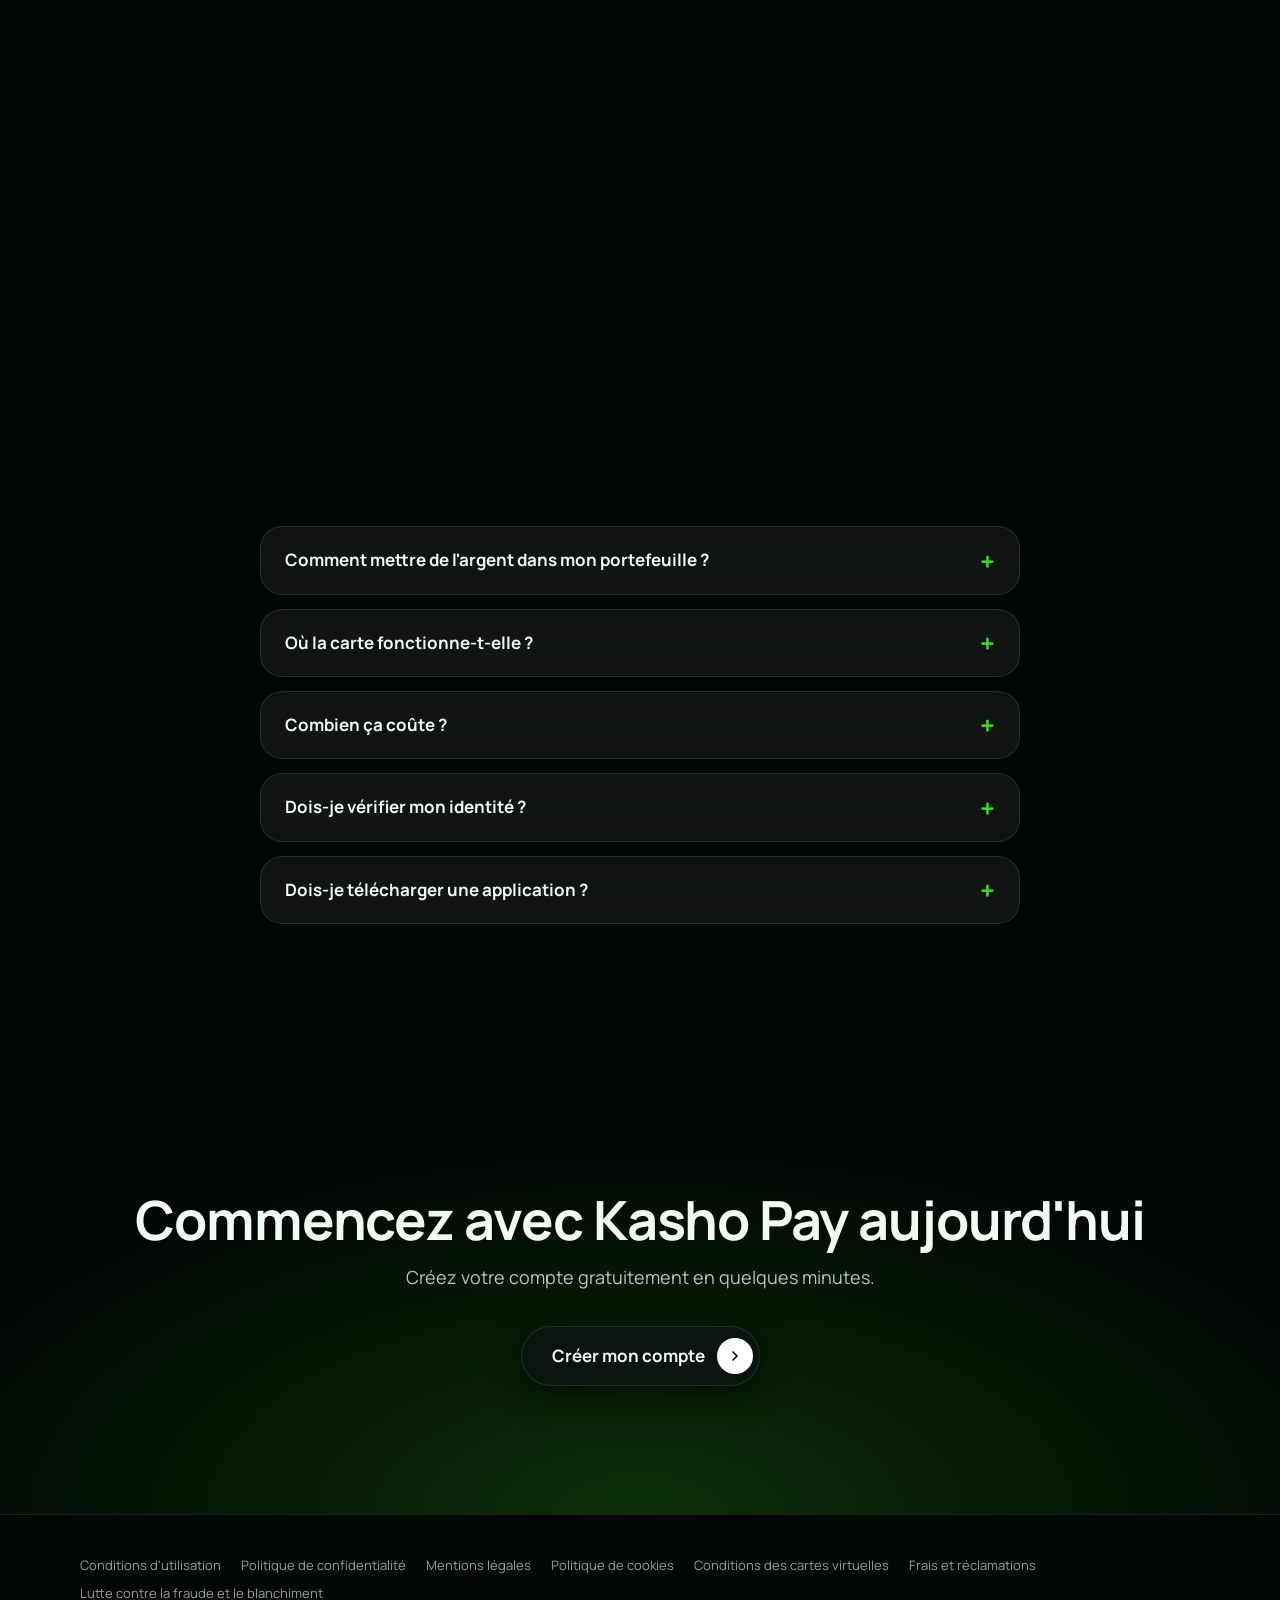
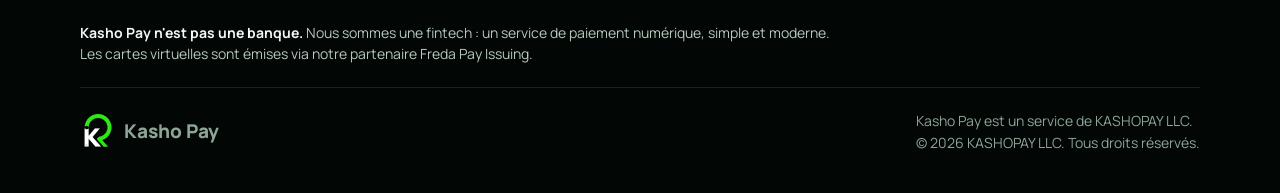
==== commit 7f8028dc: "SEO: favicon set, Organization logo markup, site names and image sitemap - favicon.ico (48 px) plus " ====
--- a/index.html
+++ b/index.html
@@ -9,23 +9,27 @@
 <meta name="robots" content="index, follow, max-image-preview:large">
 <meta name="theme-color" content="#020604">
 <meta name="geo.region" content="HT"><meta name="geo.placename" content="Haïti">
+<meta name="application-name" content="Kasho Pay"><meta name="author" content="KASHOPAY LLC">
 <link rel="canonical" href="https://kashopay.com/">
 <link rel="alternate" hreflang="fr" href="https://kashopay.com/">
+<link rel="alternate" hreflang="fr-HT" href="https://kashopay.com/">
 <link rel="alternate" hreflang="x-default" href="https://kashopay.com/">
-<link rel="icon" href="/img/favicon-32.png" sizes="32x32" type="image/png">
+<link rel="icon" href="/favicon.ico" sizes="48x48">
+<link rel="icon" href="/img/favicon-96.png" sizes="96x96" type="image/png">
+<link rel="icon" href="/img/favicon-192.png" sizes="192x192" type="image/png">
 <link rel="apple-touch-icon" href="/img/apple-touch-icon.png">
 <link rel="manifest" href="/site.webmanifest">
 <meta property="og:type" content="website"><meta property="og:site_name" content="Kasho Pay">
 <meta property="og:title" content="Kasho Pay | Portefeuille et cartes Visa Mastercard pour Haïti"><meta property="og:description" content="Rechargez avec MonCash et NatCash, envoyez de l'argent et créez une carte virtuelle Visa ou Mastercard en dollars. Simple, rapide, sécurisé.">
 <meta property="og:url" content="https://kashopay.com/"><meta property="og:locale" content="fr_HT">
 <meta property="og:image" content="https://kashopay.com/img/og.jpg"><meta property="og:image:width" content="1200"><meta property="og:image:height" content="630">
-<meta property="og:image:alt" content="Portefeuille numérique et cartes Visa et Mastercard pour Haïti">
+<meta property="og:image:type" content="image/jpeg"><meta property="og:image:alt" content="Portefeuille numérique et cartes Visa et Mastercard pour Haïti">
 <meta name="twitter:card" content="summary_large_image"><meta name="twitter:title" content="Kasho Pay | Portefeuille et cartes Visa Mastercard pour Haïti">
 <meta name="twitter:description" content="Rechargez avec MonCash et NatCash, envoyez de l'argent et créez une carte virtuelle Visa ou Mastercard en dollars. Simple, rapide, sécurisé."><meta name="twitter:image" content="https://kashopay.com/img/og.jpg">
 <link rel="preconnect" href="https://fonts.googleapis.com"><link rel="preconnect" href="https://fonts.gstatic.com" crossorigin>
 <link rel="stylesheet" href="https://fonts.googleapis.com/css2?family=Manrope:wght@400;500;600;700;800&display=swap">
 <link rel="stylesheet" href="/style.css">
-<script type="application/ld+json">{"@context":"https://schema.org","@graph":[{"@type":"Organization","@id":"https://kashopay.com/#org","name":"Kasho Pay","legalName":"KASHOPAY LLC","url":"https://kashopay.com/","logo":"https://kashopay.com/img/icon-192.png","areaServed":{"@type":"Country","name":"Haiti"}},{"@type":"WebSite","@id":"https://kashopay.com/#site","url":"https://kashopay.com/","name":"Kasho Pay","inLanguage":"fr","publisher":{"@id":"https://kashopay.com/#org"}},{"@type":"WebApplication","@id":"https://kashopay.com/#app","name":"Kasho Pay","url":"https://kasho-pay-1.onrender.com","applicationCategory":"FinanceApplication","operatingSystem":"Any (web browser)","inLanguage":"fr","description":"Rechargez avec MonCash et NatCash, envoyez de l'argent et créez une carte virtuelle Visa ou Mastercard en dollars. Simple, rapide, sécurisé.","publisher":{"@id":"https://kashopay.com/#org"},"image":"https://kashopay.com/img/og.jpg"},{"@type":"FAQPage","inLanguage":"fr","mainEntity":[{"@type":"Question","name":"Qu'est-ce que Kasho Pay ?","acceptedAnswer":{"@type":"Answer","text":"Kasho Pay est un portefeuille numérique avec cartes virtuelles Visa et Mastercard, conçu pour Haïti. Vous le rechargez avec MonCash ou NatCash, envoyez de l'argent à d'autres membres et payez en ligne avec la carte."}},{"@type":"Question","name":"Comment mettre de l'argent dans mon portefeuille ?","acceptedAnswer":{"@type":"Answer","text":"Dans l'app, choisissez Ajouter de l'argent, saisissez le montant (de 5 $ à 100 $) et choisissez MonCash ou NatCash. Vous arrivez sur la page de paiement sécurisée et votre portefeuille est crédité automatiquement une fois le paiement confirmé."}},{"@type":"Question","name":"Où la carte fonctionne-t-elle ?","acceptedAnswer":{"@type":"Answer","text":"Les cartes sont des cartes virtuelles en dollars américains (USD). Elles sont acceptées chez les commerçants qui acceptent les cartes USD, surtout américains. Certaines catégories et certains pays sont refusés."}},{"@type":"Question","name":"Combien ça coûte ?","acceptedAnswer":{"@type":"Answer","text":"La création de la carte coûte 10 $. Les autres frais dépendent de l'opération et du montant, et l'app les affiche toujours avant que vous confirmiez."}},{"@type":"Question","name":"Dois-je vérifier mon identité ?","acceptedAnswer":{"@type":"Answer","text":"Oui. Pour créer une carte, vous devez vérifier votre identité (pièce d'identité et selfie) et avoir au moins 18 ans."}},{"@type":"Question","name":"Dois-je télécharger une application ?","acceptedAnswer":{"@type":"Answer","text":"Non. Kasho Pay s'ouvre dans le navigateur de votre téléphone et vous pouvez l'ajouter à l'écran d'accueil."}}]}]}</script>
+<script type="application/ld+json">{"@context":"https://schema.org","@graph":[{"@type":"Organization","@id":"https://kashopay.com/#org","name":"Kasho Pay","legalName":"KASHOPAY LLC","url":"https://kashopay.com/","alternateName":"KASHOPAY","logo":{"@type":"ImageObject","@id":"https://kashopay.com/#logo","url":"https://kashopay.com/img/logo-512.png","contentUrl":"https://kashopay.com/img/logo-512.png","width":512,"height":512,"caption":"Logo Kasho Pay"},"image":{"@id":"https://kashopay.com/#logo"},"areaServed":{"@type":"Country","name":"Haiti"}},{"@type":"WebSite","@id":"https://kashopay.com/#site","url":"https://kashopay.com/","name":"Kasho Pay","alternateName":["KASHOPAY","Kasho Pay Haïti"],"inLanguage":"fr","publisher":{"@id":"https://kashopay.com/#org"}},{"@type":"WebApplication","@id":"https://kashopay.com/#app","name":"Kasho Pay","url":"https://kasho-pay-1.onrender.com","applicationCategory":"FinanceApplication","operatingSystem":"Any (web browser)","inLanguage":"fr","description":"Rechargez avec MonCash et NatCash, envoyez de l'argent et créez une carte virtuelle Visa ou Mastercard en dollars. Simple, rapide, sécurisé.","publisher":{"@id":"https://kashopay.com/#org"},"image":"https://kashopay.com/img/og.jpg"},{"@type":"FAQPage","inLanguage":"fr","mainEntity":[{"@type":"Question","name":"Qu'est-ce que Kasho Pay ?","acceptedAnswer":{"@type":"Answer","text":"Kasho Pay est un portefeuille numérique avec cartes virtuelles Visa et Mastercard, conçu pour Haïti. Vous le rechargez avec MonCash ou NatCash, envoyez de l'argent à d'autres membres et payez en ligne avec la carte."}},{"@type":"Question","name":"Comment mettre de l'argent dans mon portefeuille ?","acceptedAnswer":{"@type":"Answer","text":"Dans l'app, choisissez Ajouter de l'argent, saisissez le montant (de 5 $ à 100 $) et choisissez MonCash ou NatCash. Vous arrivez sur la page de paiement sécurisée et votre portefeuille est crédité automatiquement une fois le paiement confirmé."}},{"@type":"Question","name":"Où la carte fonctionne-t-elle ?","acceptedAnswer":{"@type":"Answer","text":"Les cartes sont des cartes virtuelles en dollars américains (USD). Elles sont acceptées chez les commerçants qui acceptent les cartes USD, surtout américains. Certaines catégories et certains pays sont refusés."}},{"@type":"Question","name":"Combien ça coûte ?","acceptedAnswer":{"@type":"Answer","text":"La création de la carte coûte 10 $. Les autres frais dépendent de l'opération et du montant, et l'app les affiche toujours avant que vous confirmiez."}},{"@type":"Question","name":"Dois-je vérifier mon identité ?","acceptedAnswer":{"@type":"Answer","text":"Oui. Pour créer une carte, vous devez vérifier votre identité (pièce d'identité et selfie) et avoir au moins 18 ans."}},{"@type":"Question","name":"Dois-je télécharger une application ?","acceptedAnswer":{"@type":"Answer","text":"Non. Kasho Pay s'ouvre dans le navigateur de votre téléphone et vous pouvez l'ajouter à l'écran d'accueil."}}]}]}</script>
 <script>document.documentElement.classList.add("js")</script>
 </head>
 <body>
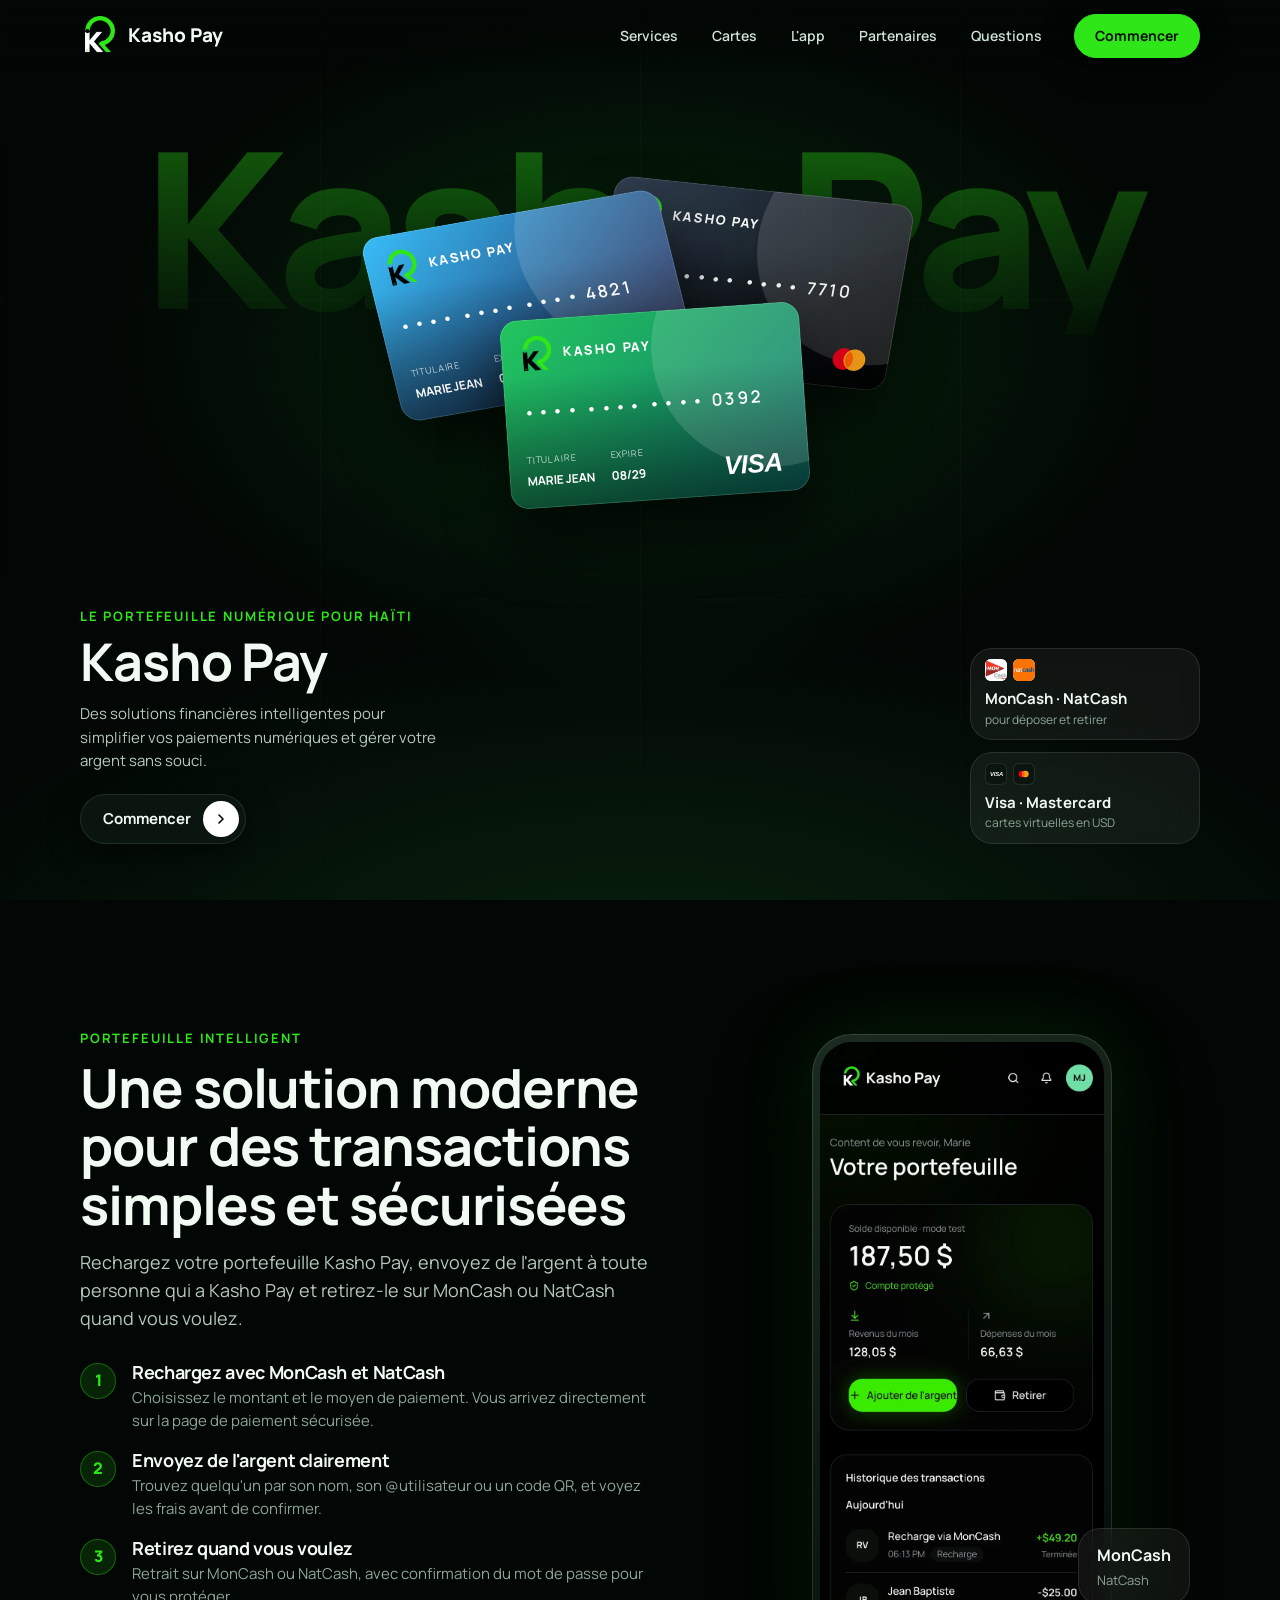
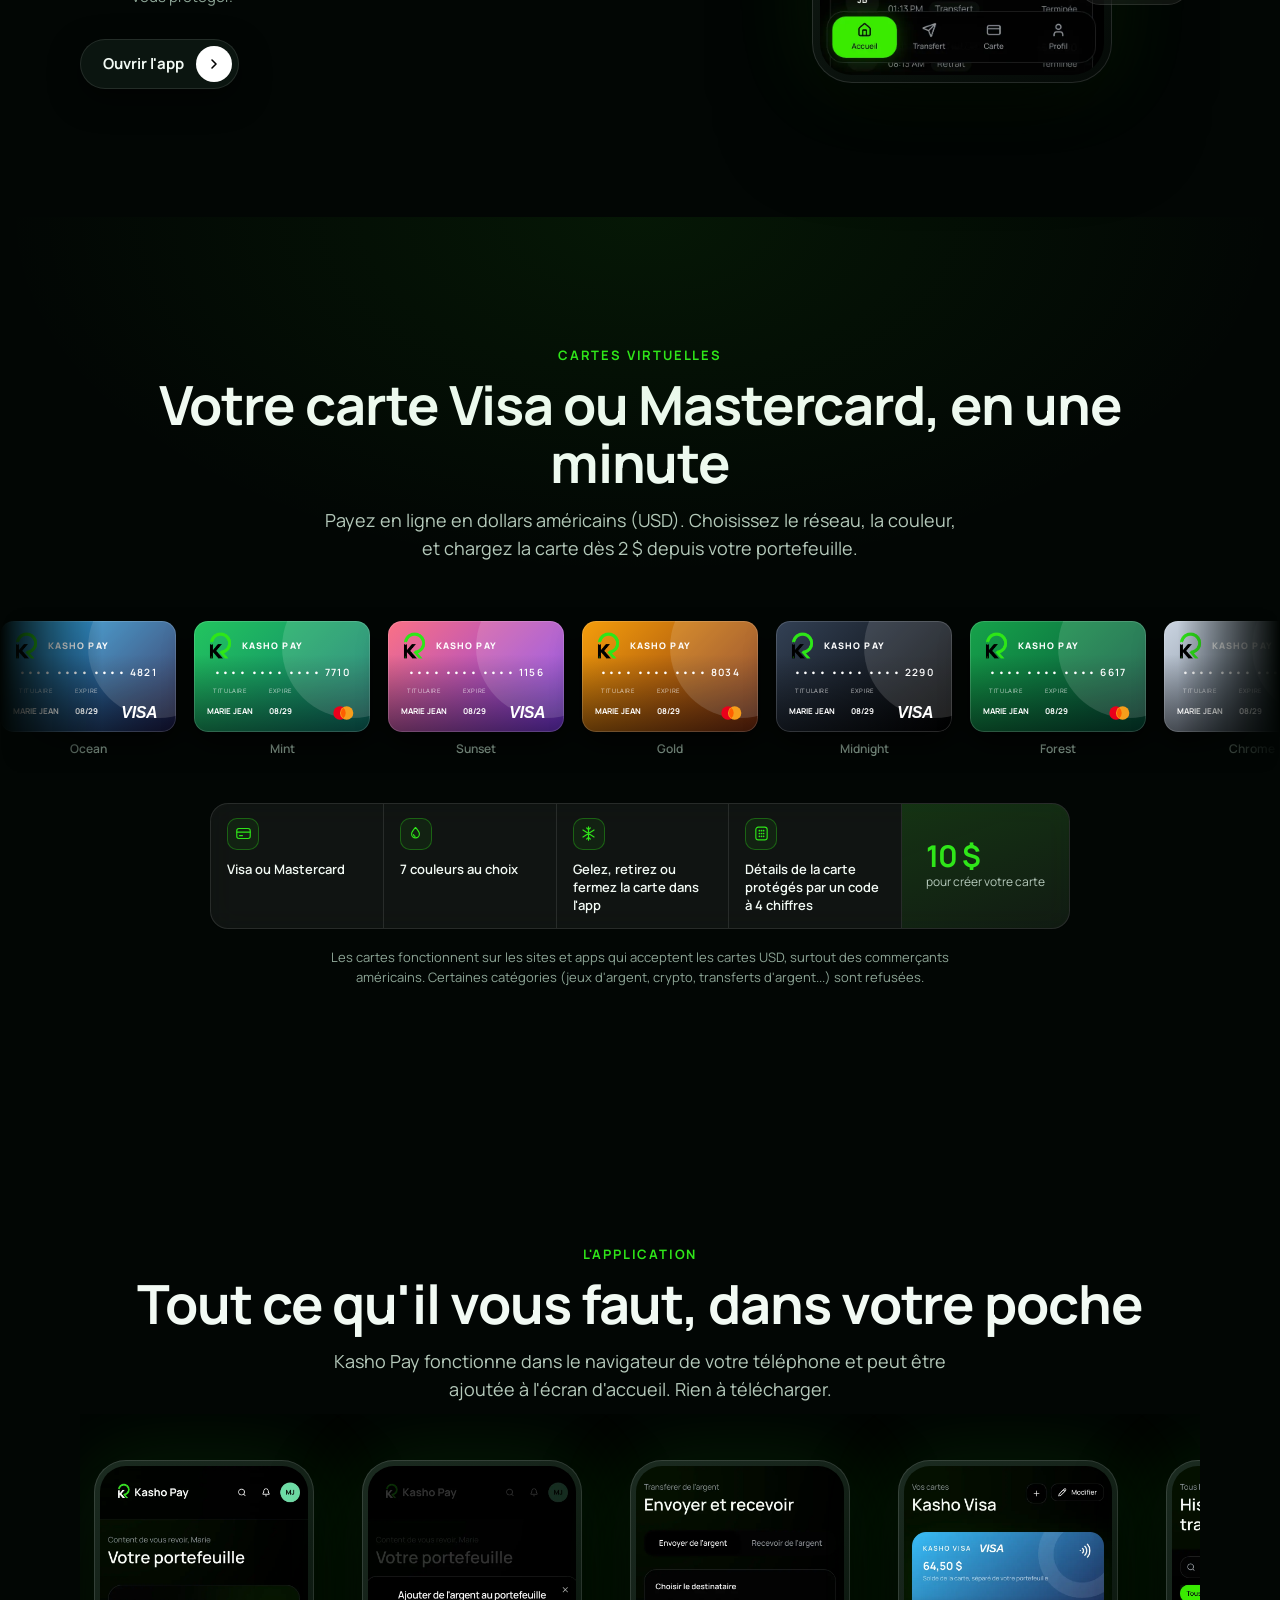
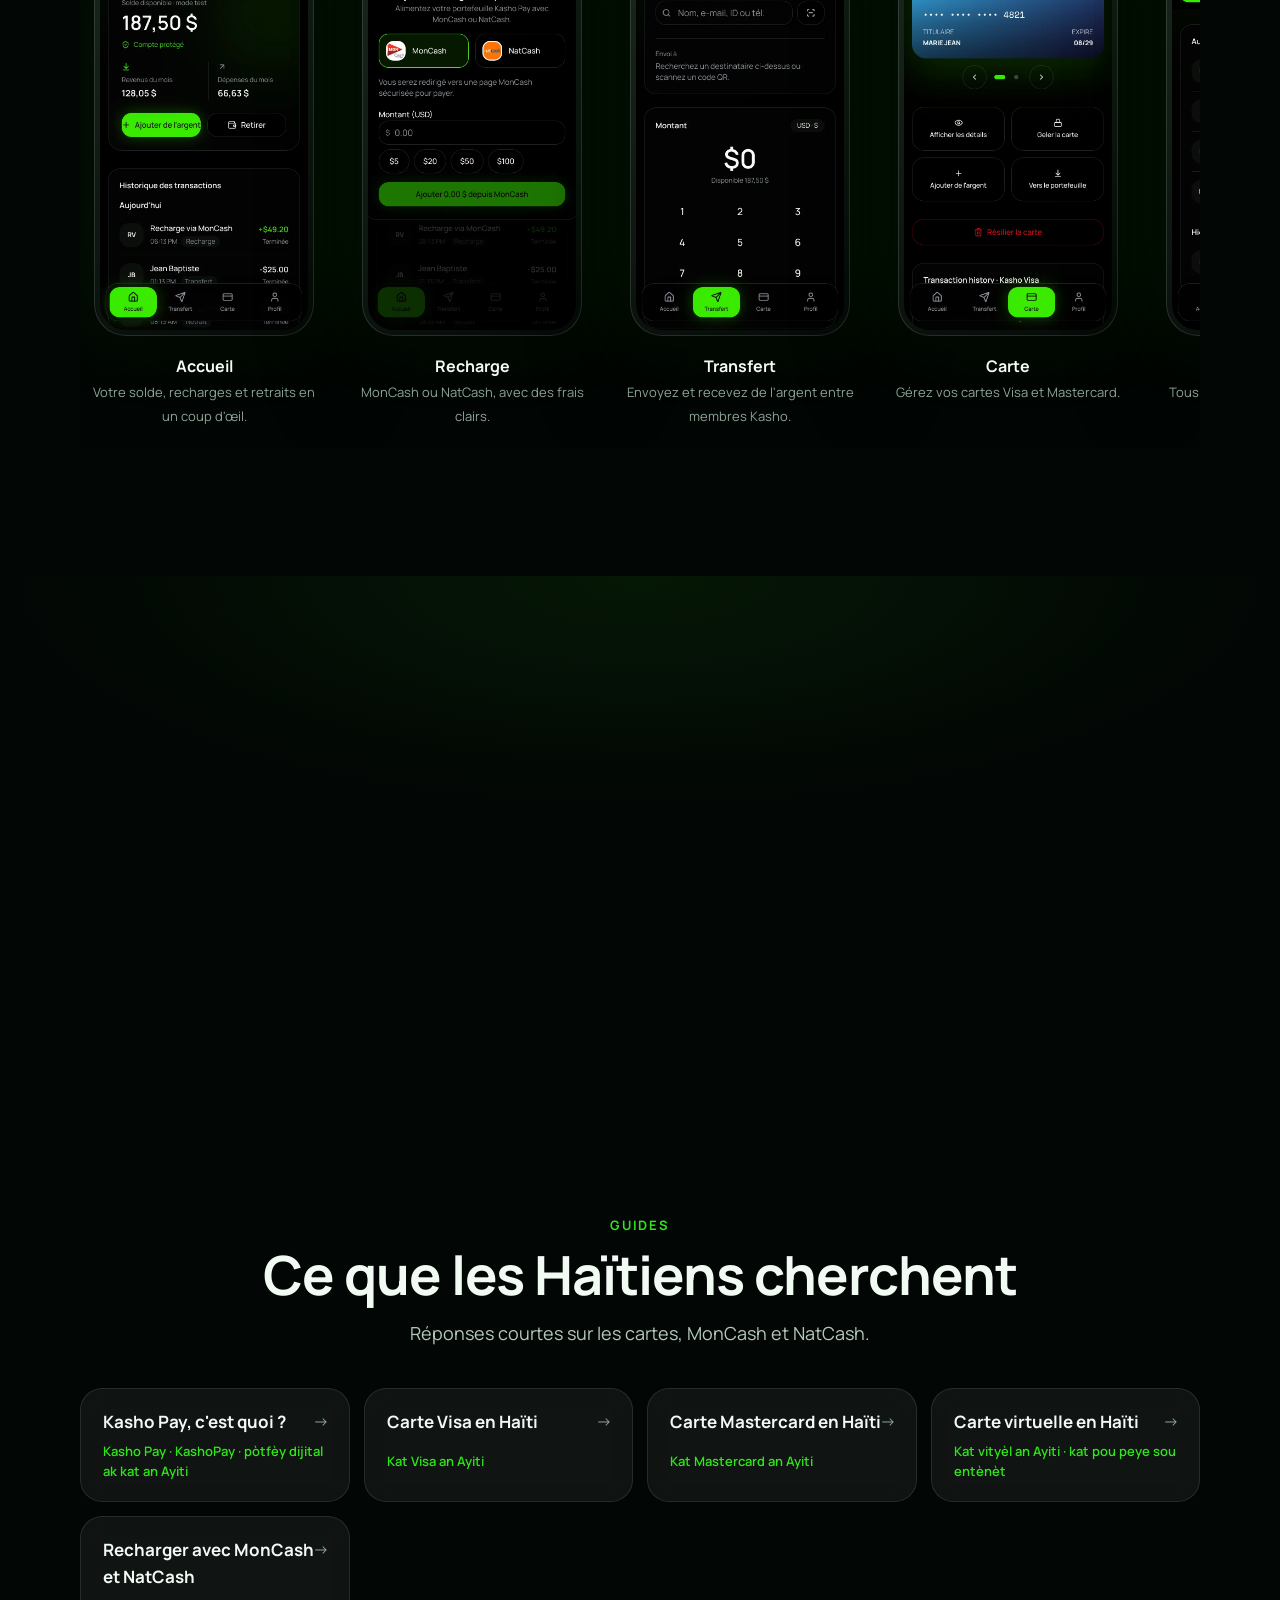
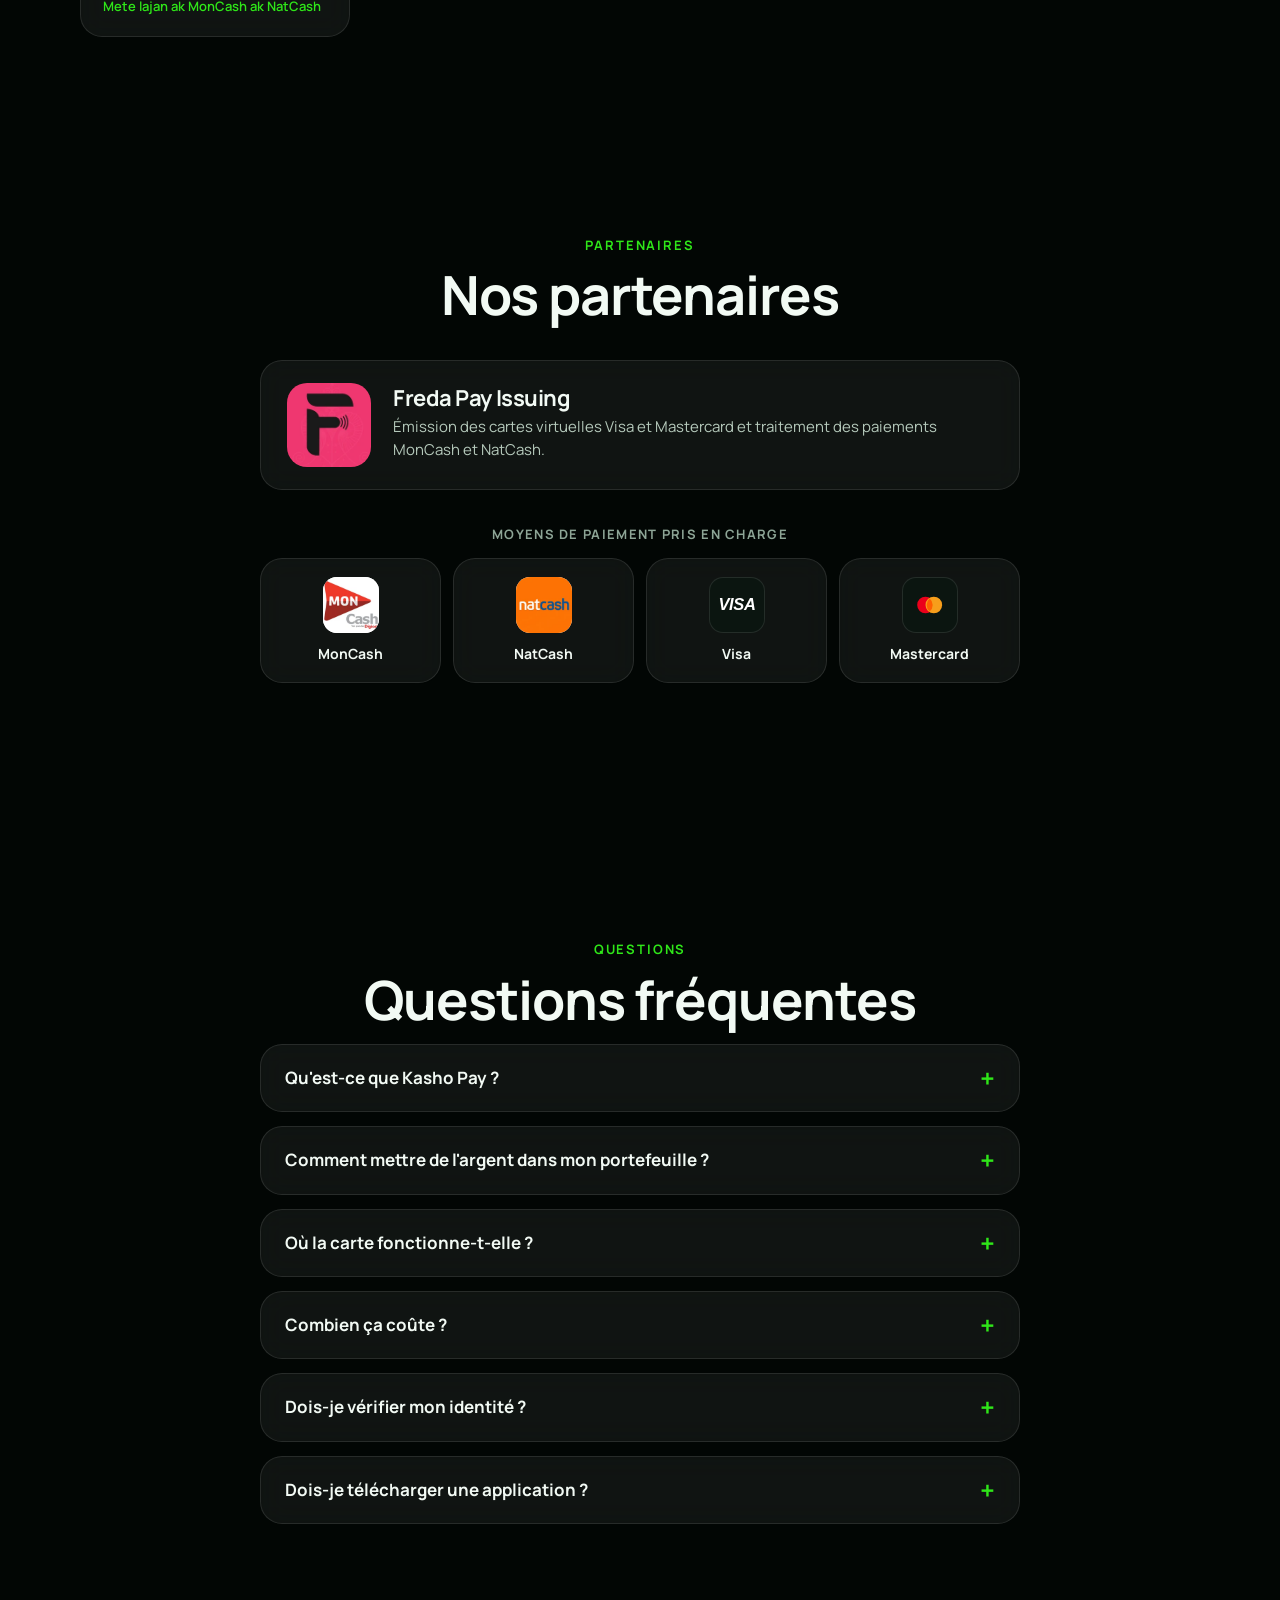
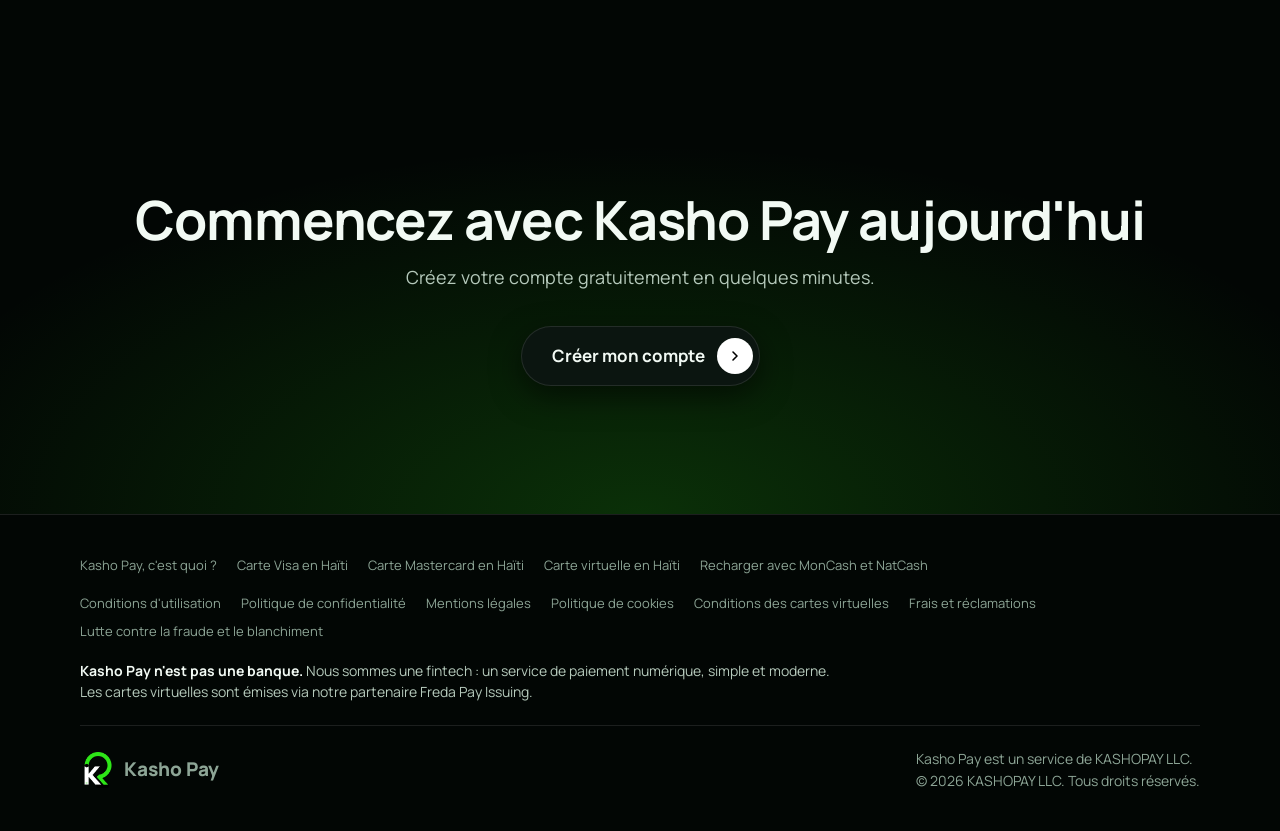
==== commit e08ae980: "SEO: five search landing pages (Kasho Pay, Visa, Mastercard, virtual card, MonCash/NatCash top-up) -" ====
--- a/index.html
+++ b/index.html
@@ -5,7 +5,7 @@
 <meta name="viewport" content="width=device-width, initial-scale=1">
 <title>Kasho Pay | Portefeuille et cartes Visa Mastercard pour Haïti</title>
 <meta name="description" content="Rechargez avec MonCash et NatCash, envoyez de l'argent et créez une carte virtuelle Visa ou Mastercard en dollars. Simple, rapide, sécurisé.">
-<meta name="keywords" content="Kasho Pay, portefeuille numérique Haïti, carte Visa Haïti, carte Mastercard Haïti, carte virtuelle, MonCash, NatCash, envoyer de l'argent Haïti, paiement en ligne Haïti, carte en dollars">
+<meta name="keywords" content="Kasho Pay, KashoPay, Kasho-Pay, kat an Ayiti, kat Visa Haïti, kat Mastercard Haïti, carte Visa Haïti, carte Mastercard Haïti, carte virtuelle Haïti, portefeuille numérique Haïti, MonCash, NatCash, recharger MonCash, envoyer de l'argent Haïti, paiement en ligne Haïti, carte en dollars Haïti, fintech Haïti">
 <meta name="robots" content="index, follow, max-image-preview:large">
 <meta name="theme-color" content="#020604">
 <meta name="geo.region" content="HT"><meta name="geo.placename" content="Haïti">
@@ -29,7 +29,7 @@
 <link rel="preconnect" href="https://fonts.googleapis.com"><link rel="preconnect" href="https://fonts.gstatic.com" crossorigin>
 <link rel="stylesheet" href="https://fonts.googleapis.com/css2?family=Manrope:wght@400;500;600;700;800&display=swap">
 <link rel="stylesheet" href="/style.css">
-<script type="application/ld+json">{"@context":"https://schema.org","@graph":[{"@type":"Organization","@id":"https://kashopay.com/#org","name":"Kasho Pay","legalName":"KASHOPAY LLC","url":"https://kashopay.com/","alternateName":"KASHOPAY","logo":{"@type":"ImageObject","@id":"https://kashopay.com/#logo","url":"https://kashopay.com/img/logo-512.png","contentUrl":"https://kashopay.com/img/logo-512.png","width":512,"height":512,"caption":"Logo Kasho Pay"},"image":{"@id":"https://kashopay.com/#logo"},"areaServed":{"@type":"Country","name":"Haiti"}},{"@type":"WebSite","@id":"https://kashopay.com/#site","url":"https://kashopay.com/","name":"Kasho Pay","alternateName":["KASHOPAY","Kasho Pay Haïti"],"inLanguage":"fr","publisher":{"@id":"https://kashopay.com/#org"}},{"@type":"WebApplication","@id":"https://kashopay.com/#app","name":"Kasho Pay","url":"https://kasho-pay-1.onrender.com","applicationCategory":"FinanceApplication","operatingSystem":"Any (web browser)","inLanguage":"fr","description":"Rechargez avec MonCash et NatCash, envoyez de l'argent et créez une carte virtuelle Visa ou Mastercard en dollars. Simple, rapide, sécurisé.","publisher":{"@id":"https://kashopay.com/#org"},"image":"https://kashopay.com/img/og.jpg"},{"@type":"FAQPage","inLanguage":"fr","mainEntity":[{"@type":"Question","name":"Qu'est-ce que Kasho Pay ?","acceptedAnswer":{"@type":"Answer","text":"Kasho Pay est un portefeuille numérique avec cartes virtuelles Visa et Mastercard, conçu pour Haïti. Vous le rechargez avec MonCash ou NatCash, envoyez de l'argent à d'autres membres et payez en ligne avec la carte."}},{"@type":"Question","name":"Comment mettre de l'argent dans mon portefeuille ?","acceptedAnswer":{"@type":"Answer","text":"Dans l'app, choisissez Ajouter de l'argent, saisissez le montant (de 5 $ à 100 $) et choisissez MonCash ou NatCash. Vous arrivez sur la page de paiement sécurisée et votre portefeuille est crédité automatiquement une fois le paiement confirmé."}},{"@type":"Question","name":"Où la carte fonctionne-t-elle ?","acceptedAnswer":{"@type":"Answer","text":"Les cartes sont des cartes virtuelles en dollars américains (USD). Elles sont acceptées chez les commerçants qui acceptent les cartes USD, surtout américains. Certaines catégories et certains pays sont refusés."}},{"@type":"Question","name":"Combien ça coûte ?","acceptedAnswer":{"@type":"Answer","text":"La création de la carte coûte 10 $. Les autres frais dépendent de l'opération et du montant, et l'app les affiche toujours avant que vous confirmiez."}},{"@type":"Question","name":"Dois-je vérifier mon identité ?","acceptedAnswer":{"@type":"Answer","text":"Oui. Pour créer une carte, vous devez vérifier votre identité (pièce d'identité et selfie) et avoir au moins 18 ans."}},{"@type":"Question","name":"Dois-je télécharger une application ?","acceptedAnswer":{"@type":"Answer","text":"Non. Kasho Pay s'ouvre dans le navigateur de votre téléphone et vous pouvez l'ajouter à l'écran d'accueil."}}]}]}</script>
+<script type="application/ld+json">{"@context":"https://schema.org","@graph":[{"@type":"Organization","@id":"https://kashopay.com/#org","name":"Kasho Pay","legalName":"KASHOPAY LLC","url":"https://kashopay.com/","alternateName":["KashoPay","KASHOPAY","Kasho-Pay"],"logo":{"@type":"ImageObject","@id":"https://kashopay.com/#logo","url":"https://kashopay.com/img/logo-512.png","contentUrl":"https://kashopay.com/img/logo-512.png","width":512,"height":512,"caption":"Logo Kasho Pay"},"image":{"@id":"https://kashopay.com/#logo"},"areaServed":{"@type":"Country","name":"Haiti"}},{"@type":"WebSite","@id":"https://kashopay.com/#site","url":"https://kashopay.com/","name":"Kasho Pay","alternateName":["KashoPay","KASHOPAY","Kasho-Pay","Kasho Pay Haïti"],"inLanguage":"fr","publisher":{"@id":"https://kashopay.com/#org"}},{"@type":"WebApplication","@id":"https://kashopay.com/#app","name":"Kasho Pay","url":"https://app.kashopay.com","applicationCategory":"FinanceApplication","operatingSystem":"Any (web browser)","inLanguage":"fr","description":"Rechargez avec MonCash et NatCash, envoyez de l'argent et créez une carte virtuelle Visa ou Mastercard en dollars. Simple, rapide, sécurisé.","publisher":{"@id":"https://kashopay.com/#org"},"image":"https://kashopay.com/img/og.jpg"},{"@type":"FAQPage","inLanguage":"fr","mainEntity":[{"@type":"Question","name":"Qu'est-ce que Kasho Pay ?","acceptedAnswer":{"@type":"Answer","text":"Kasho Pay est un portefeuille numérique avec cartes virtuelles Visa et Mastercard, conçu pour Haïti. Vous le rechargez avec MonCash ou NatCash, envoyez de l'argent à d'autres membres et payez en ligne avec la carte."}},{"@type":"Question","name":"Comment mettre de l'argent dans mon portefeuille ?","acceptedAnswer":{"@type":"Answer","text":"Dans l'app, choisissez Ajouter de l'argent, saisissez le montant (de 5 $ à 100 $) et choisissez MonCash ou NatCash. Vous arrivez sur la page de paiement sécurisée et votre portefeuille est crédité automatiquement une fois le paiement confirmé."}},{"@type":"Question","name":"Où la carte fonctionne-t-elle ?","acceptedAnswer":{"@type":"Answer","text":"Les cartes sont des cartes virtuelles en dollars américains (USD). Elles sont acceptées chez les commerçants qui acceptent les cartes USD, surtout américains. Certaines catégories et certains pays sont refusés."}},{"@type":"Question","name":"Combien ça coûte ?","acceptedAnswer":{"@type":"Answer","text":"La création de la carte coûte 10 $. Les autres frais dépendent de l'opération et du montant, et l'app les affiche toujours avant que vous confirmiez."}},{"@type":"Question","name":"Dois-je vérifier mon identité ?","acceptedAnswer":{"@type":"Answer","text":"Oui. Pour créer une carte, vous devez vérifier votre identité (pièce d'identité et selfie) et avoir au moins 18 ans."}},{"@type":"Question","name":"Dois-je télécharger une application ?","acceptedAnswer":{"@type":"Answer","text":"Non. Kasho Pay s'ouvre dans le navigateur de votre téléphone et vous pouvez l'ajouter à l'écran d'accueil."}}]}]}</script>
 <script>document.documentElement.classList.add("js")</script>
 </head>
 <body>
@@ -39,7 +39,7 @@
   <nav id="nav" aria-label="Menu">
     <a href="#sevis">Services</a><a href="#kat">Cartes</a><a href="#app">L'app</a><a href="#partenaires">Partenaires</a><a href="#faq">Questions</a>
   </nav>
-  <a class="pill small" href="https://kasho-pay-1.onrender.com/signup">Commencer</a>
+  <a class="pill small" href="https://app.kashopay.com/signup">Commencer</a>
   <button class="burger" aria-label="Menu" aria-expanded="false" aria-controls="nav"><span></span><span></span></button>
 </header>
 
@@ -66,7 +66,7 @@
     <p class="eyebrow">Le portefeuille numérique pour Haïti</p>
     <h1>Kasho Pay</h1>
     <p class="lead">Des solutions financières intelligentes pour simplifier vos paiements numériques et gérer votre argent sans souci.</p>
-    <a class="pill" href="https://kasho-pay-1.onrender.com/signup">Commencer<span class="dot"><svg viewBox="0 0 24 24" width="16" height="16" aria-hidden="true"><path d="M9 6l6 6-6 6" fill="none" stroke="currentColor" stroke-width="2.4" stroke-linecap="round" stroke-linejoin="round"/></svg></span></a>
+    <a class="pill" href="https://app.kashopay.com/signup">Commencer<span class="dot"><svg viewBox="0 0 24 24" width="16" height="16" aria-hidden="true"><path d="M9 6l6 6-6 6" fill="none" stroke="currentColor" stroke-width="2.4" stroke-linecap="round" stroke-linejoin="round"/></svg></span></a>
   </div>
   <ul class="facts">
     <li class="glass fact"><span class="logos"><img src="/img/moncash.webp" width="30" height="30" alt="MonCash"><img src="/img/natcash.webp" width="30" height="30" alt="NatCash"></span><b>MonCash · NatCash</b><span>pour déposer et retirer</span></li>
@@ -81,7 +81,7 @@
       <h2>Une solution moderne pour des transactions simples et sécurisées</h2>
       <p class="sub">Rechargez votre portefeuille Kasho Pay, envoyez de l'argent à toute personne qui a Kasho Pay et retirez-le sur MonCash ou NatCash quand vous voulez.</p>
       <ul class="steps"><li><span class="num">1</span><div><h3>Rechargez avec MonCash et NatCash</h3><p>Choisissez le montant et le moyen de paiement. Vous arrivez directement sur la page de paiement sécurisée.</p></div></li><li><span class="num">2</span><div><h3>Envoyez de l'argent clairement</h3><p>Trouvez quelqu'un par son nom, son @utilisateur ou un code QR, et voyez les frais avant de confirmer.</p></div></li><li><span class="num">3</span><div><h3>Retirez quand vous voulez</h3><p>Retrait sur MonCash ou NatCash, avec confirmation du mot de passe pour vous protéger.</p></div></li></ul>
-      <a class="pill" href="https://kasho-pay-1.onrender.com">Ouvrir l'app<span class="dot"><svg viewBox="0 0 24 24" width="16" height="16" aria-hidden="true"><path d="M9 6l6 6-6 6" fill="none" stroke="currentColor" stroke-width="2.4" stroke-linecap="round" stroke-linejoin="round"/></svg></span></a>
+      <a class="pill" href="https://app.kashopay.com">Ouvrir l'app<span class="dot"><svg viewBox="0 0 24 24" width="16" height="16" aria-hidden="true"><path d="M9 6l6 6-6 6" fill="none" stroke="currentColor" stroke-width="2.4" stroke-linecap="round" stroke-linejoin="round"/></svg></span></a>
     </div>
     <div class="phone-wrap reveal">
       <div class="phone"><img src="/img/app-home.webp" width="390" height="844" alt="Écran de l'application Kasho Pay : Accueil" loading="lazy"></div>
@@ -180,6 +180,13 @@
   <div class="wrap">
     <div class="center reveal"><p class="kicker">Sécurité</p><h2>La sécurité avant tout</h2></div>
     <ul class="sec-grid"><li class="glass reveal"><span class="ic"><svg viewBox="0 0 24 24" width="22" height="22" aria-hidden="true" fill="none" stroke="currentColor" stroke-width="1.6" stroke-linecap="round" stroke-linejoin="round"><rect x="2.5" y="5" width="19" height="14" rx="3"/><circle cx="9" cy="11" r="2.2"/><path d="M5.8 16c.6-1.6 1.8-2.4 3.2-2.4s2.6.8 3.2 2.4M15 10h3.5M15 13.5h3.5"/></svg></span><h3>Vérification d'identité</h3><p>Une vérification officielle (pièce d'identité et selfie) pour protéger votre compte.</p></li><li class="glass reveal"><span class="ic"><svg viewBox="0 0 24 24" width="22" height="22" aria-hidden="true" fill="none" stroke="currentColor" stroke-width="1.6" stroke-linecap="round" stroke-linejoin="round"><rect x="6.5" y="2.5" width="11" height="19" rx="3"/><path d="M10.5 18.5h3M9.5 8.5l1.8 1.8 3.2-3.4"/></svg></span><h3>Double authentification</h3><p>Ajoutez un code de votre app d'authentification pour confirmer les actions sensibles.</p></li><li class="glass reveal"><span class="ic"><svg viewBox="0 0 24 24" width="22" height="22" aria-hidden="true" fill="none" stroke="currentColor" stroke-width="1.6" stroke-linecap="round" stroke-linejoin="round"><rect x="4" y="3" width="16" height="18" rx="3.5"/><path d="M9 8h.01M12 8h.01M15 8h.01M9 12h.01M12 12h.01M15 12h.01M9 16h.01M12 16h.01M15 16h.01" stroke-width="2.4"/></svg></span><h3>Code à 4 chiffres pour la carte</h3><p>Personne ne voit le numéro de votre carte sans votre code.</p></li><li class="glass reveal"><span class="ic"><svg viewBox="0 0 24 24" width="22" height="22" aria-hidden="true" fill="none" stroke="currentColor" stroke-width="1.6" stroke-linecap="round" stroke-linejoin="round"><ellipse cx="12" cy="5.5" rx="7.5" ry="3"/><path d="M4.5 5.5v6.5c0 1.7 3.4 3 7.5 3s7.5-1.3 7.5-3V5.5M4.5 12v6.5c0 1.7 3.4 3 7.5 3s7.5-1.3 7.5-3V12"/></svg></span><h3>Données chiffrées</h3><p>Vos numéros de pièce d'identité sont chiffrés en base de données.</p></li><li class="glass reveal"><span class="ic"><svg viewBox="0 0 24 24" width="22" height="22" aria-hidden="true" fill="none" stroke="currentColor" stroke-width="1.6" stroke-linecap="round" stroke-linejoin="round"><path d="M4 17a8.5 8.5 0 1 1 16 0"/><path d="M12 17l4-5.5"/><circle cx="12" cy="17" r="1"/></svg></span><h3>Limites quotidiennes</h3><p>Des plafonds sur les transferts et les retraits pour vous protéger de la fraude.</p></li><li class="glass reveal"><span class="ic"><svg viewBox="0 0 24 24" width="22" height="22" aria-hidden="true" fill="none" stroke="currentColor" stroke-width="1.6" stroke-linecap="round" stroke-linejoin="round"><circle cx="8" cy="12" r="4"/><path d="M12 12h9M17.5 12v3.2M20.5 12v2"/></svg></span><h3>Confirmation du mot de passe</h3><p>Nous demandons votre mot de passe avant chaque retrait.</p></li></ul>
+  </div>
+</section>
+
+<section class="sec guides" id="guides">
+  <div class="wrap">
+    <div class="center reveal"><p class="kicker">Guides</p><h2>Ce que les Haïtiens cherchent</h2><p class="sub">Réponses courtes sur les cartes, MonCash et NatCash.</p></div>
+    <ul class="guide-grid"><li class="glass reveal"><a href="/kasho-pay/"><b>Kasho Pay, c'est quoi ?</b><span lang="ht">Kasho Pay · KashoPay · pòtfèy dijital ak kat an Ayiti</span><i aria-hidden="true">→</i></a></li><li class="glass reveal"><a href="/carte-visa-haiti/"><b>Carte Visa en Haïti</b><span lang="ht">Kat Visa an Ayiti</span><i aria-hidden="true">→</i></a></li><li class="glass reveal"><a href="/carte-mastercard-haiti/"><b>Carte Mastercard en Haïti</b><span lang="ht">Kat Mastercard an Ayiti</span><i aria-hidden="true">→</i></a></li><li class="glass reveal"><a href="/carte-virtuelle-haiti/"><b>Carte virtuelle en Haïti</b><span lang="ht">Kat vityèl an Ayiti · kat pou peye sou entènèt</span><i aria-hidden="true">→</i></a></li><li class="glass reveal"><a href="/recharger-moncash-natcash/"><b>Recharger avec MonCash et NatCash</b><span lang="ht">Mete lajan ak MonCash ak NatCash</span><i aria-hidden="true">→</i></a></li></ul>
   </div>
 </section>
 
@@ -210,12 +217,13 @@
 <section class="sec final">
   <div class="wrap center reveal">
     <h2>Commencez avec Kasho Pay aujourd'hui</h2><p class="sub">Créez votre compte gratuitement en quelques minutes.</p>
-    <a class="pill big" href="https://kasho-pay-1.onrender.com/signup">Créer mon compte<span class="dot"><svg viewBox="0 0 24 24" width="16" height="16" aria-hidden="true"><path d="M9 6l6 6-6 6" fill="none" stroke="currentColor" stroke-width="2.4" stroke-linecap="round" stroke-linejoin="round"/></svg></span></a>
+    <a class="pill big" href="https://app.kashopay.com/signup">Créer mon compte<span class="dot"><svg viewBox="0 0 24 24" width="16" height="16" aria-hidden="true"><path d="M9 6l6 6-6 6" fill="none" stroke="currentColor" stroke-width="2.4" stroke-linecap="round" stroke-linejoin="round"/></svg></span></a>
   </div>
 </section>
 </main>
 
 <footer class="foot">
+  <nav class="wrap legal-links" aria-label="Guides"><a href="/kasho-pay/">Kasho Pay, c'est quoi ?</a><a href="/carte-visa-haiti/">Carte Visa en Haïti</a><a href="/carte-mastercard-haiti/">Carte Mastercard en Haïti</a><a href="/carte-virtuelle-haiti/">Carte virtuelle en Haïti</a><a href="/recharger-moncash-natcash/">Recharger avec MonCash et NatCash</a></nav>
   <nav class="wrap legal-links" aria-label="Informations légales"><a href="/conditions-utilisation/">Conditions d'utilisation</a><a href="/politique-confidentialite/">Politique de confidentialité</a><a href="/mentions-legales/">Mentions légales</a><a href="/politique-cookies/">Politique de cookies</a><a href="/conditions-cartes-virtuelles/">Conditions des cartes virtuelles</a><a href="/frais-et-reclamations/">Frais et réclamations</a><a href="/lutte-contre-la-fraude/">Lutte contre la fraude et le blanchiment</a></nav>
   <div class="wrap notice"><p><strong>Kasho Pay n'est pas une banque.</strong> Nous sommes une fintech : un service de paiement numérique, simple et moderne. Les cartes virtuelles sont émises via notre partenaire Freda Pay Issuing.</p></div>
   <div class="wrap foot-in">
--- a/style.css
+++ b/style.css
@@ -221,3 +221,17 @@
  .hero-cards .kc-logo img{width:28px;height:28px}.hero-cards .kc-num{font-size:12px}
 }
 @media (min-width:901px){.hero{min-height:max(100svh,840px)}}
+
+/* guides (search landing pages) */
+.guide .crumbs{font-size:13px;color:var(--mut);margin-bottom:14px}.guide .crumbs a{color:var(--mut);text-decoration:none}.guide .crumbs a:hover{color:#fff}
+.guide .ht-line{color:var(--g);font-weight:700;font-size:15px;letter-spacing:.02em;margin:0 0 18px}
+.guide h2{margin-top:32px}
+.guide details{margin-top:12px}.guide details p{padding:0 22px 20px}
+.guide-cta{display:flex;flex-wrap:wrap;gap:16px;align-items:center;justify-content:space-between;padding:20px 24px;margin:34px 0 10px;border-color:#2fe61944;background:linear-gradient(#2fe6190f,#2fe61905)}
+.guide-cta div{display:grid;gap:2px}.guide-cta b{font-size:18px;color:var(--tx)}.guide-cta span{color:#b5c9bb;font-size:14px}
+.guide-cta .pill{text-decoration:none;color:var(--tx)}
+.guide-grid{list-style:none;display:grid;grid-template-columns:repeat(auto-fit,minmax(240px,1fr));gap:14px;margin-top:40px}
+.guide-grid li{padding:0}.guide-grid a{display:grid;gap:6px;padding:20px 22px;height:100%;position:relative;text-decoration:none}
+.guide-grid b{font-size:17px}.guide-grid span{color:var(--g);font-size:13px;font-weight:600}.guide-grid i{position:absolute;right:20px;top:20px;font-style:normal;color:var(--mut)}
+.guide-grid li:hover{border-color:var(--g)}
+.sec.guides{padding-top:50px}
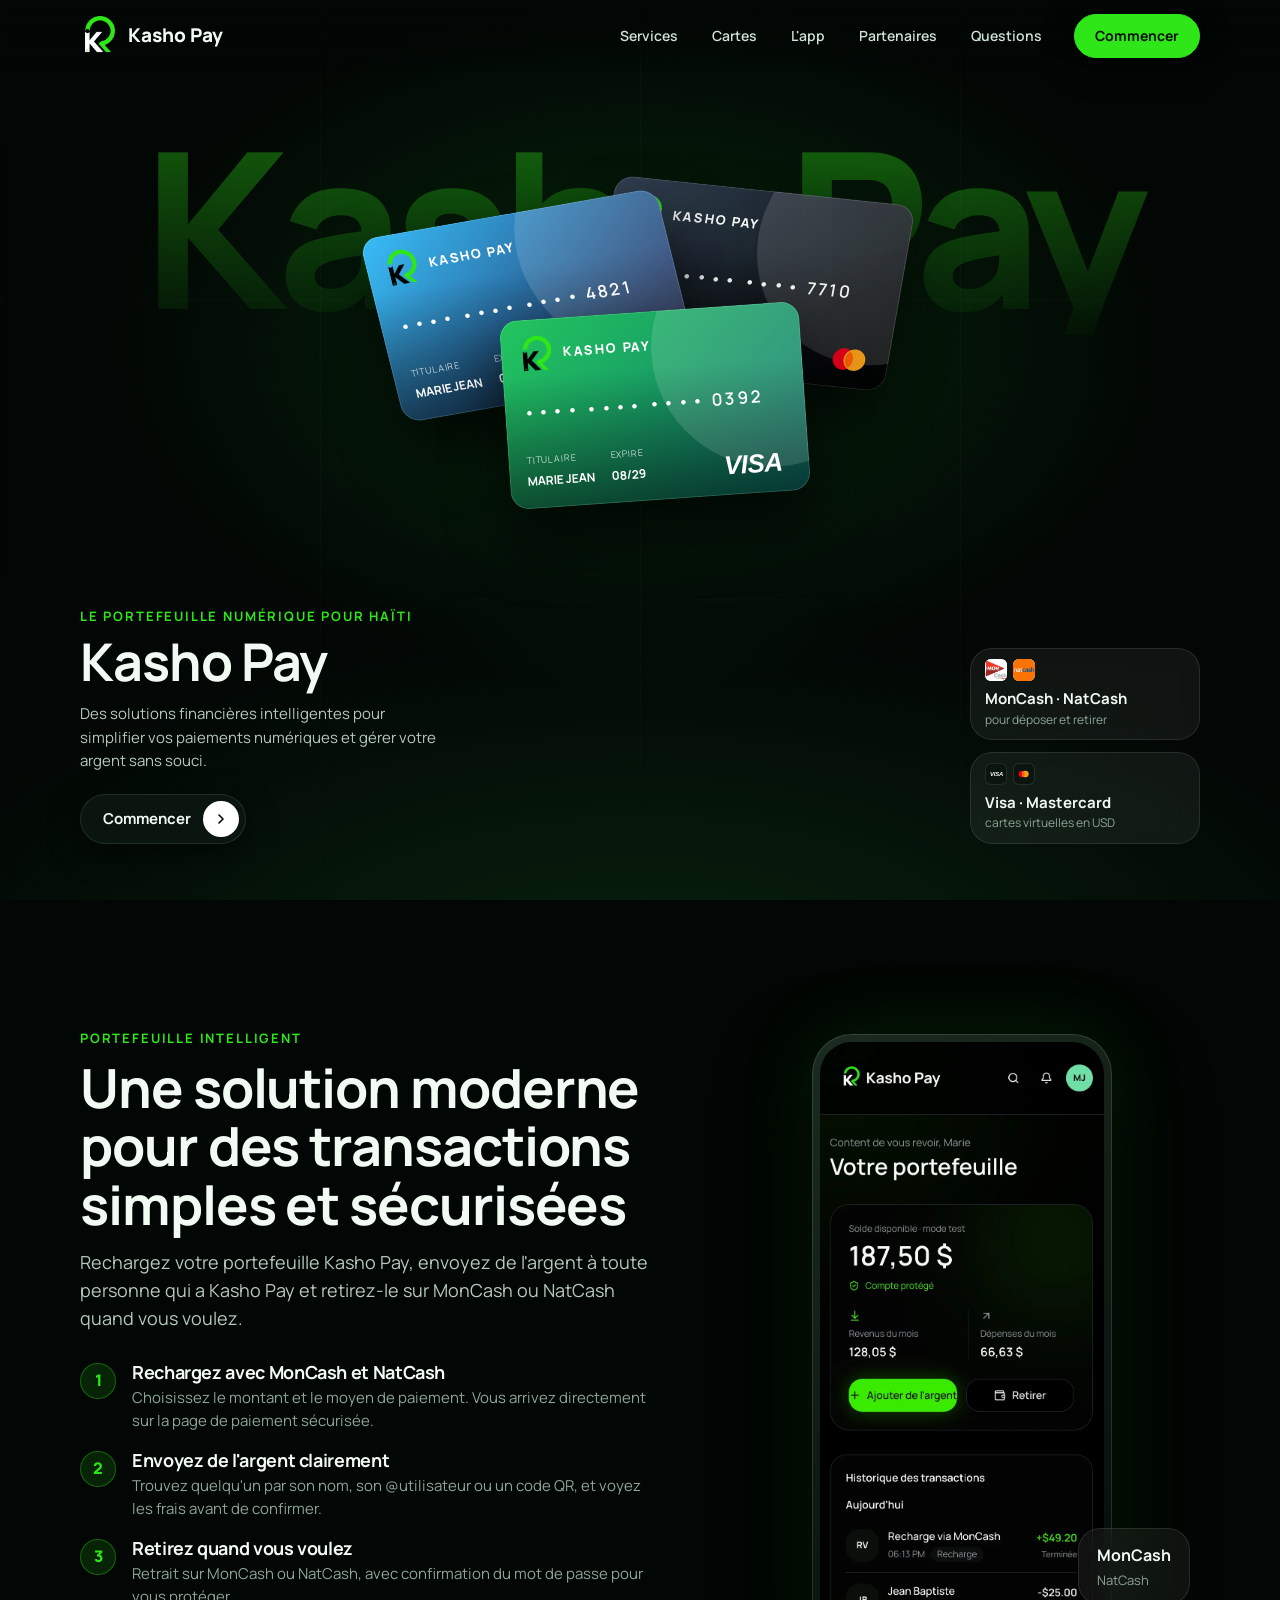
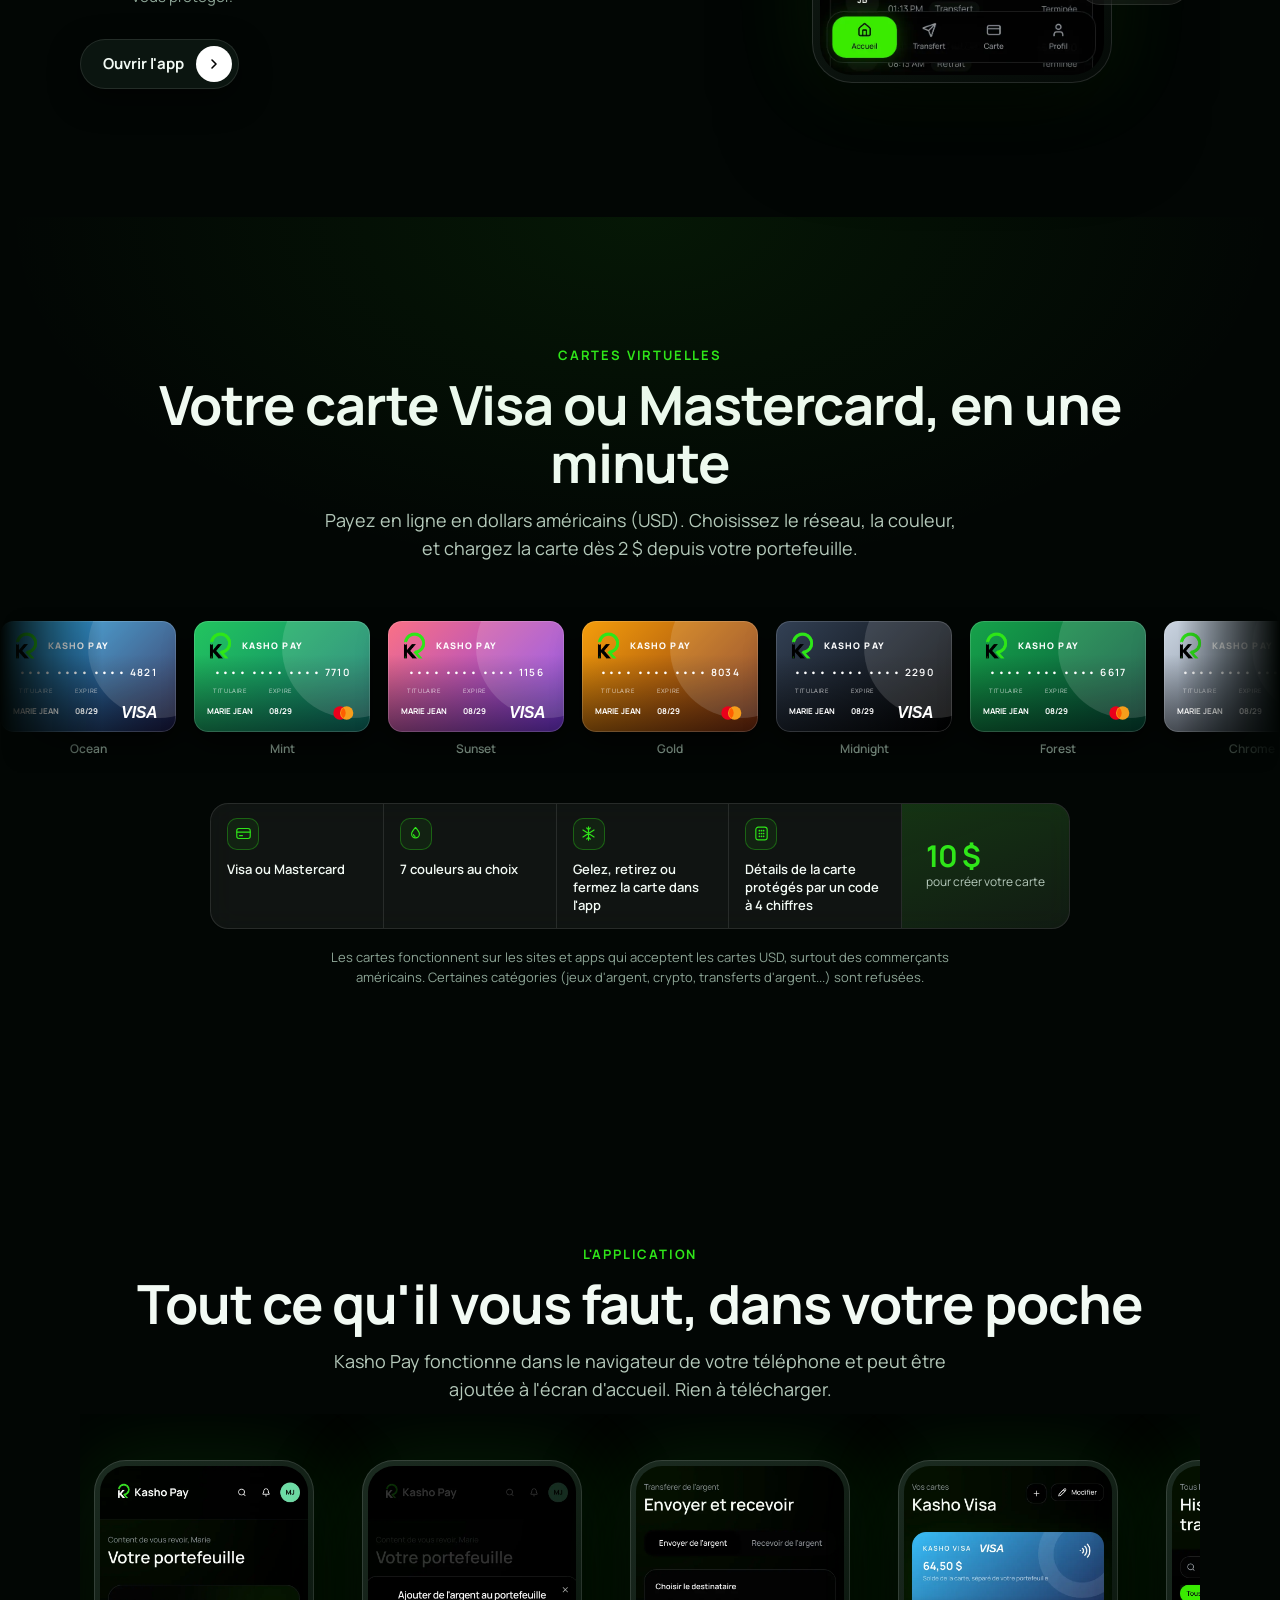
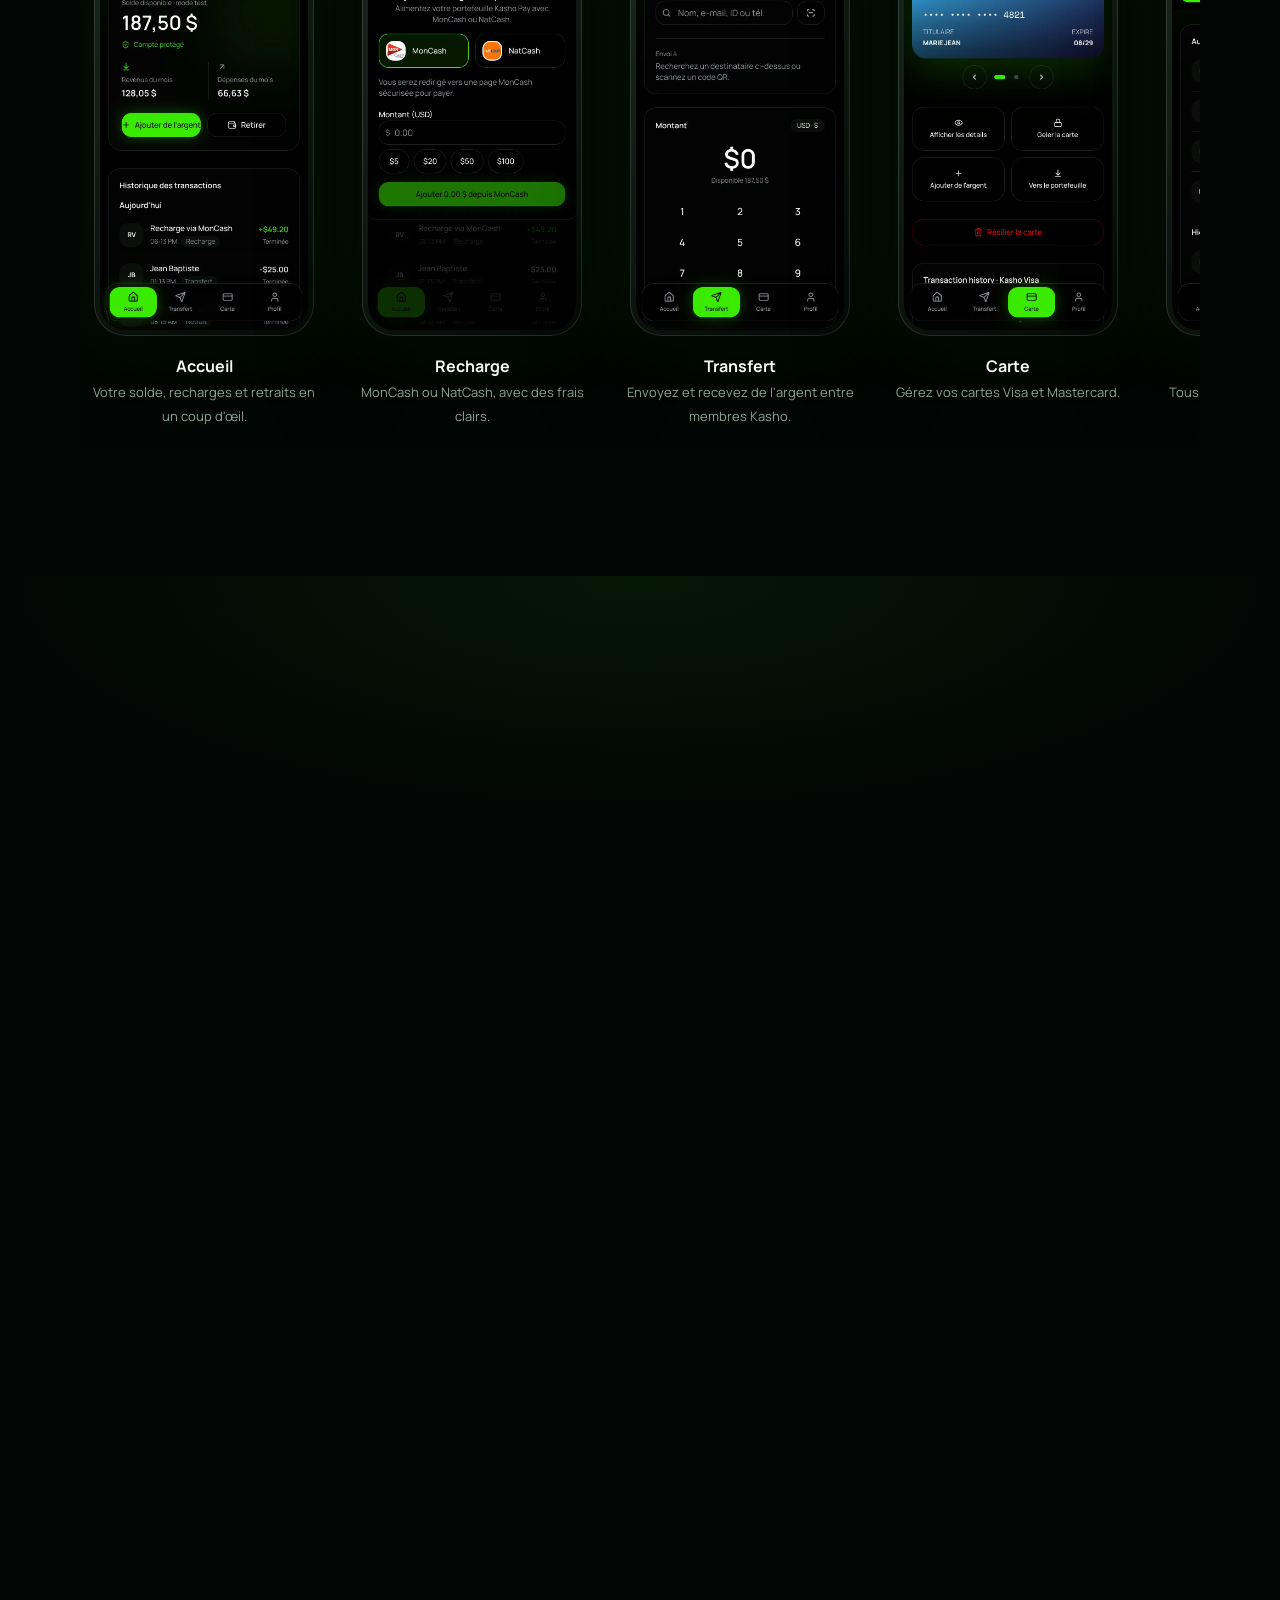
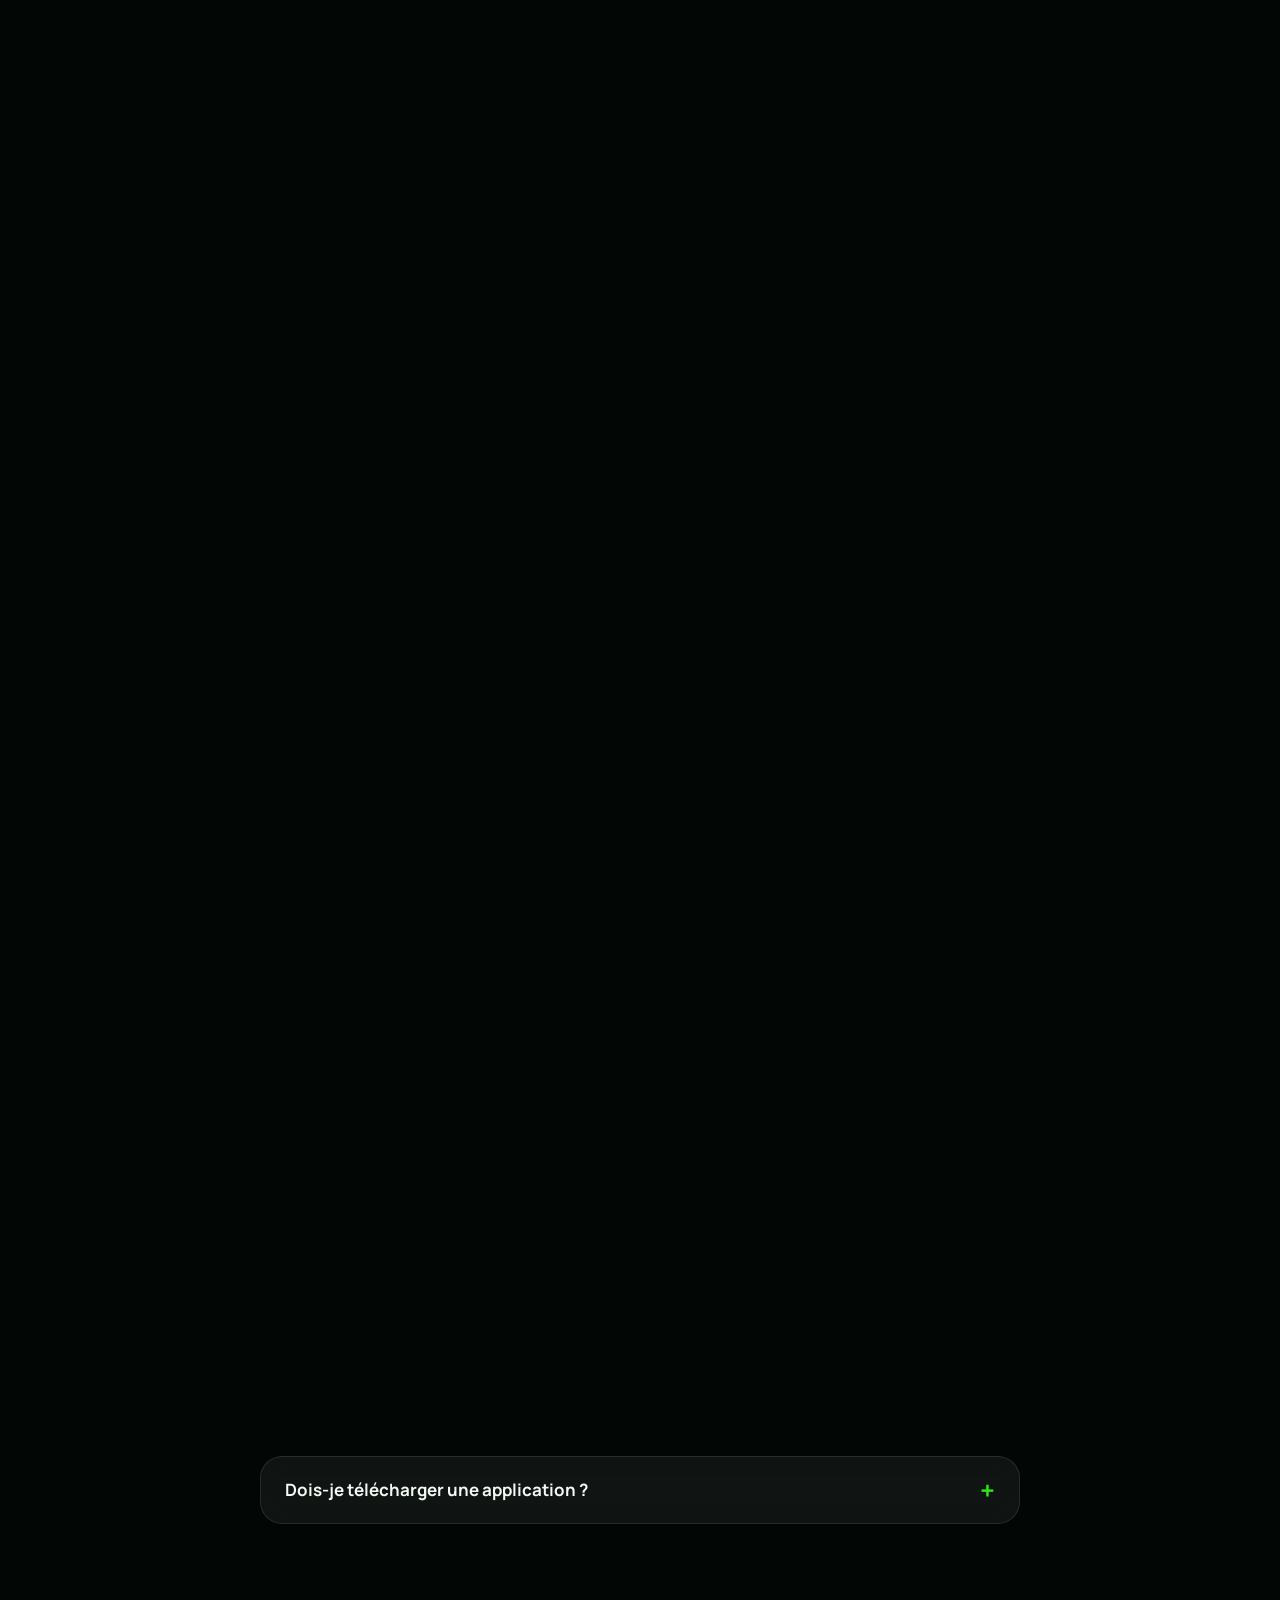
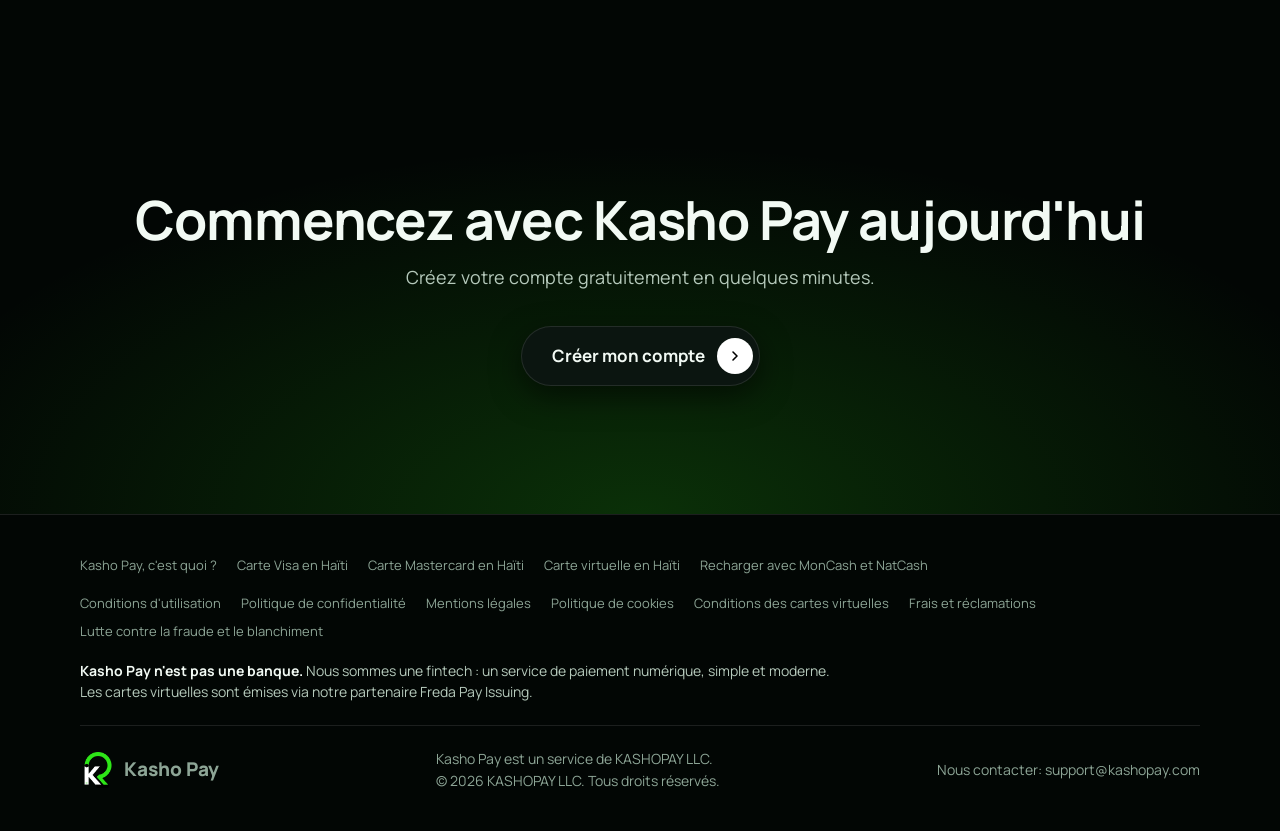
==== commit 33ef0651: "Legal pages: drop head office and registration number, contact support@kashopay.com, publisher Rosal" ====
--- a/index.html
+++ b/index.html
@@ -229,7 +229,7 @@
   <div class="wrap foot-in">
     <a class="logo" href="/"><img src="/img/kasho-mark.webp" alt="" width="36" height="36" loading="lazy"><span>Kasho Pay</span></a>
     <p>Kasho Pay est un service de KASHOPAY LLC.<br>© 2026 KASHOPAY LLC. Tous droits réservés.</p>
-    
+    <p class="fl">Nous contacter: <a href="mailto:support@kashopay.com">support@kashopay.com</a></p>
   </div>
 </footer>
 <script src="/site.js" defer></script>
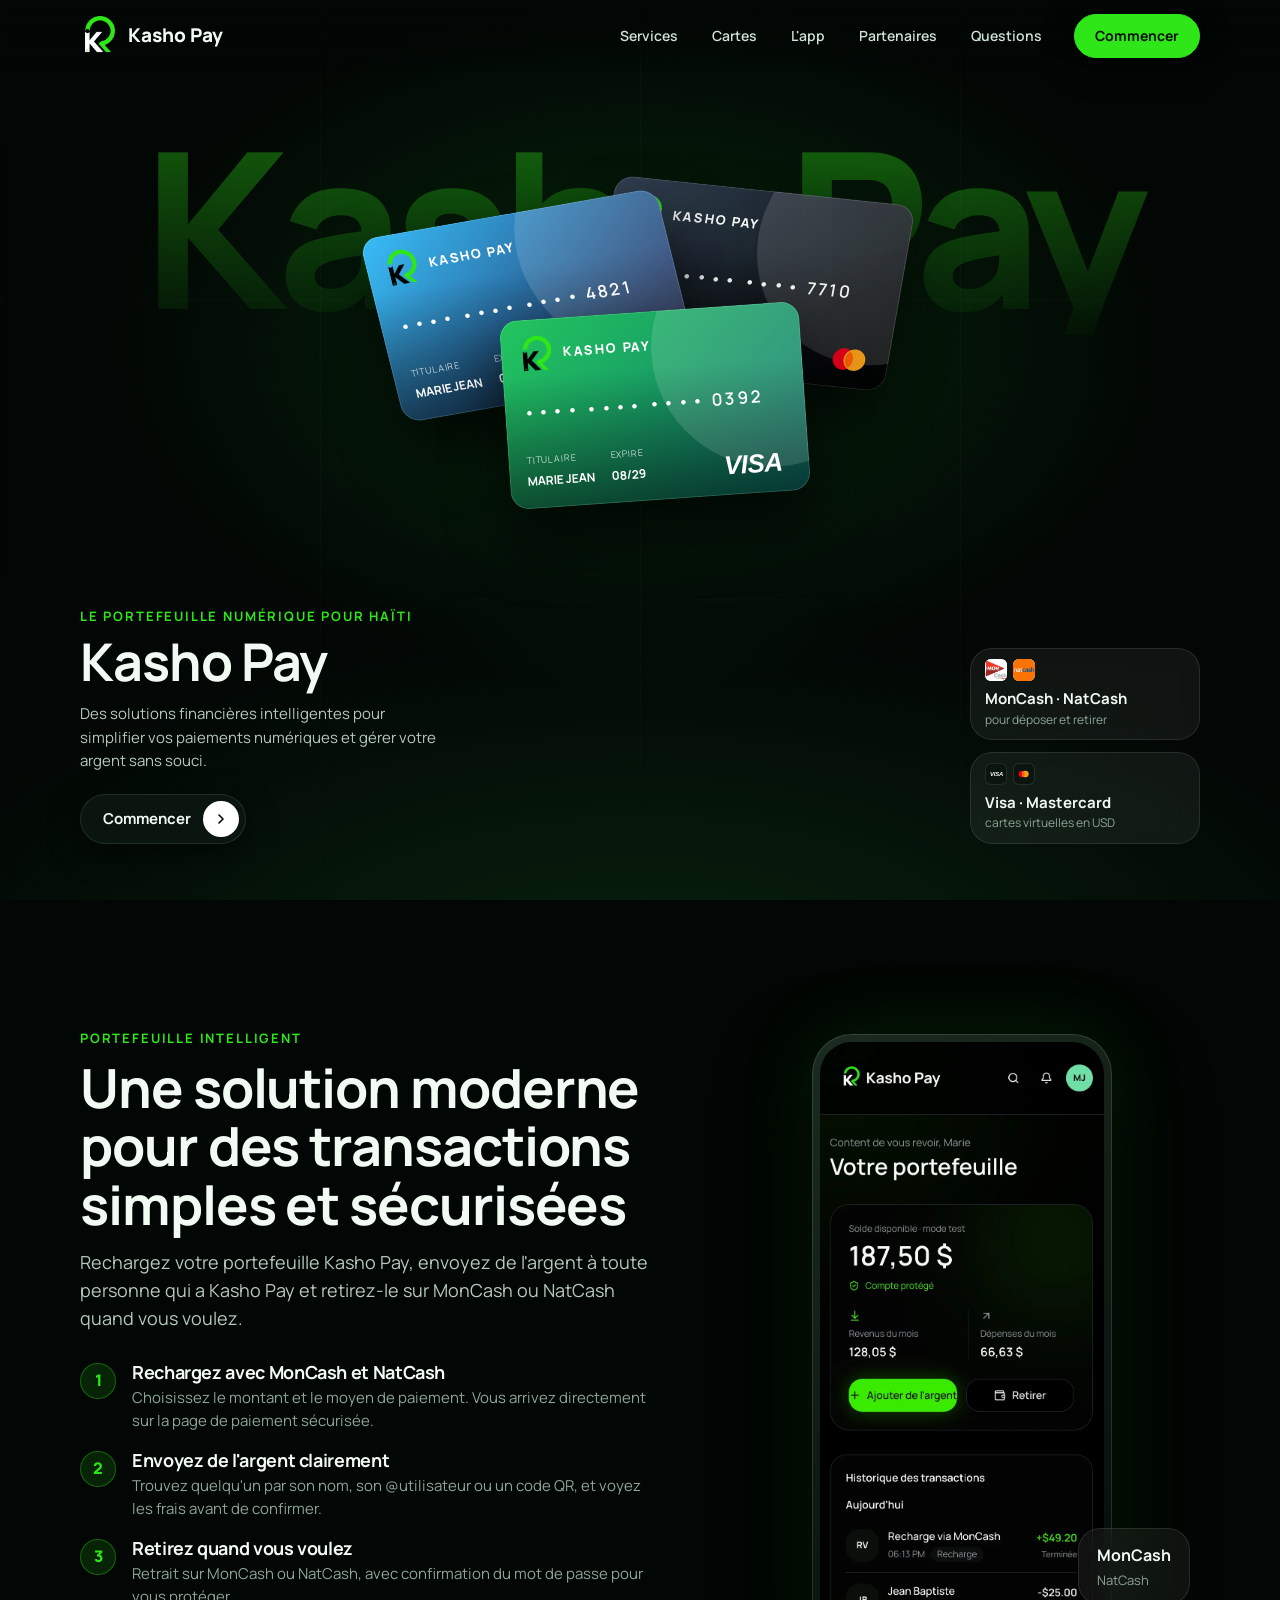
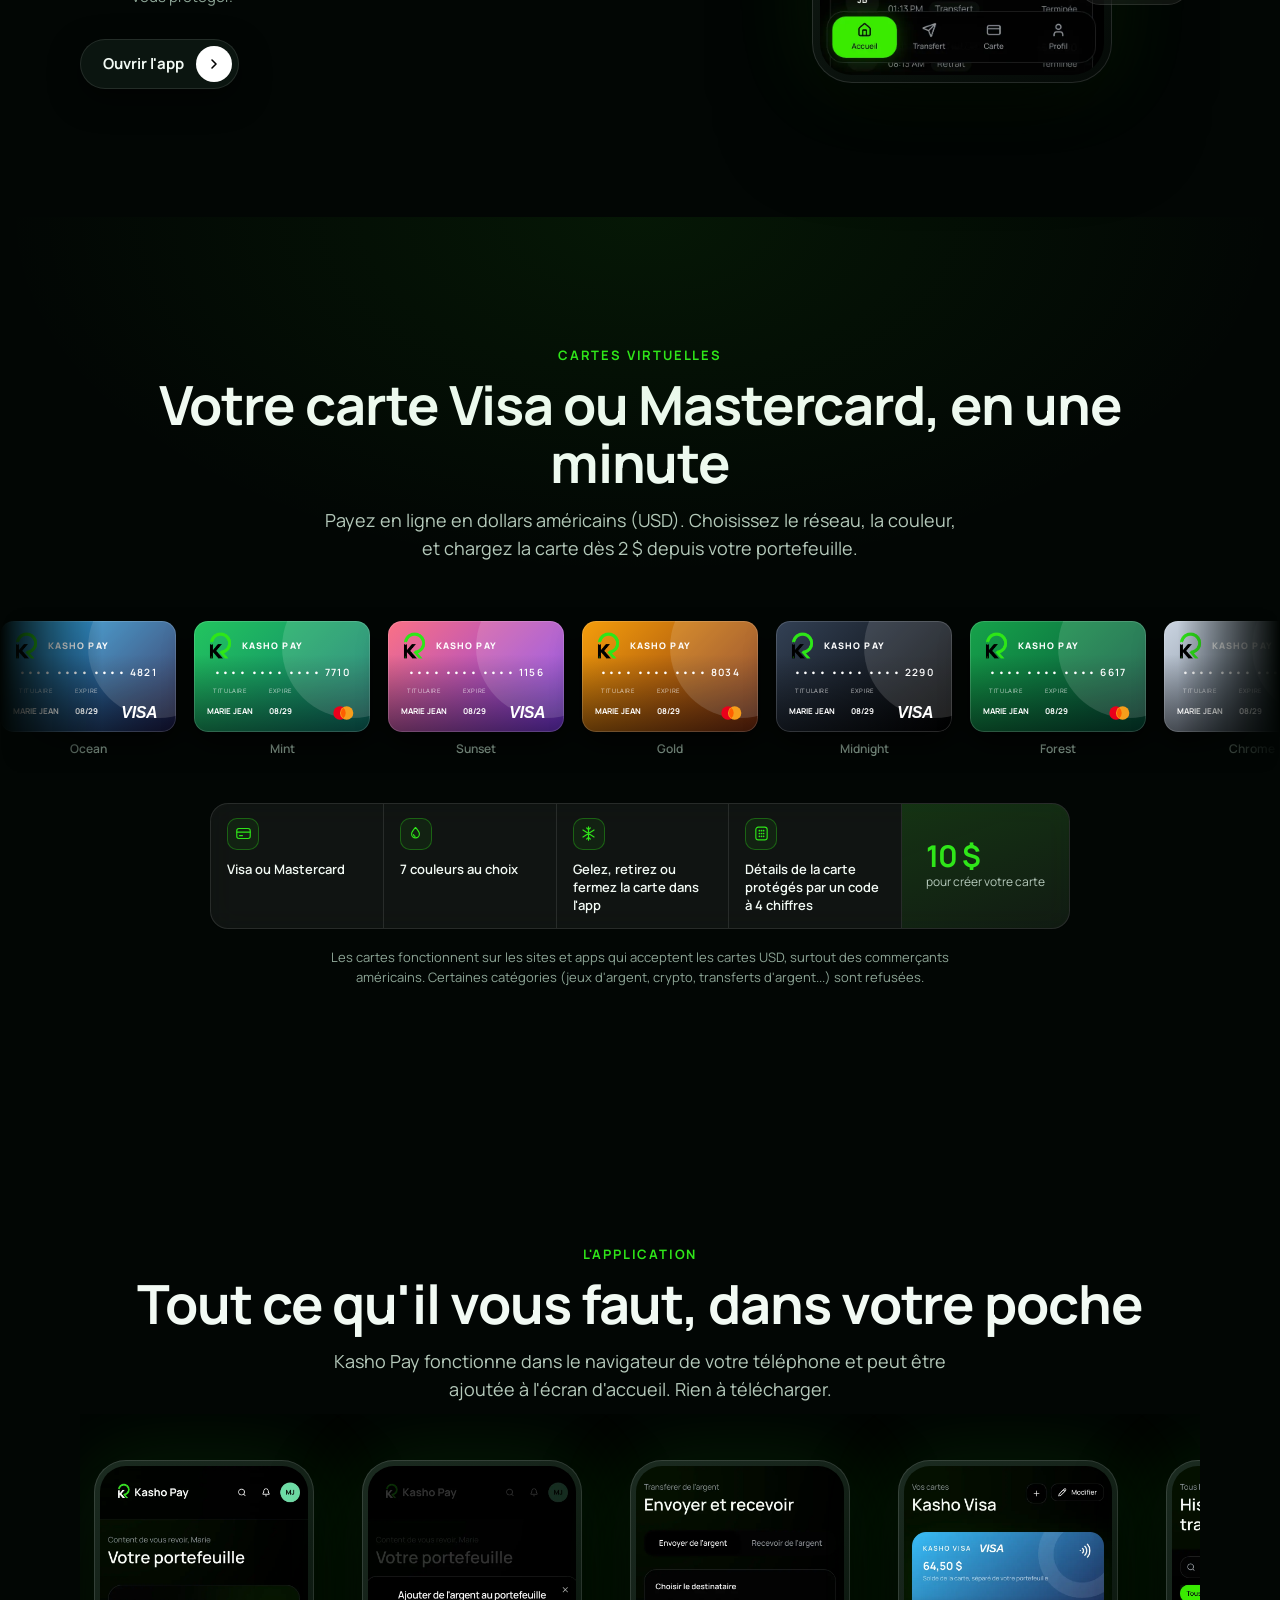
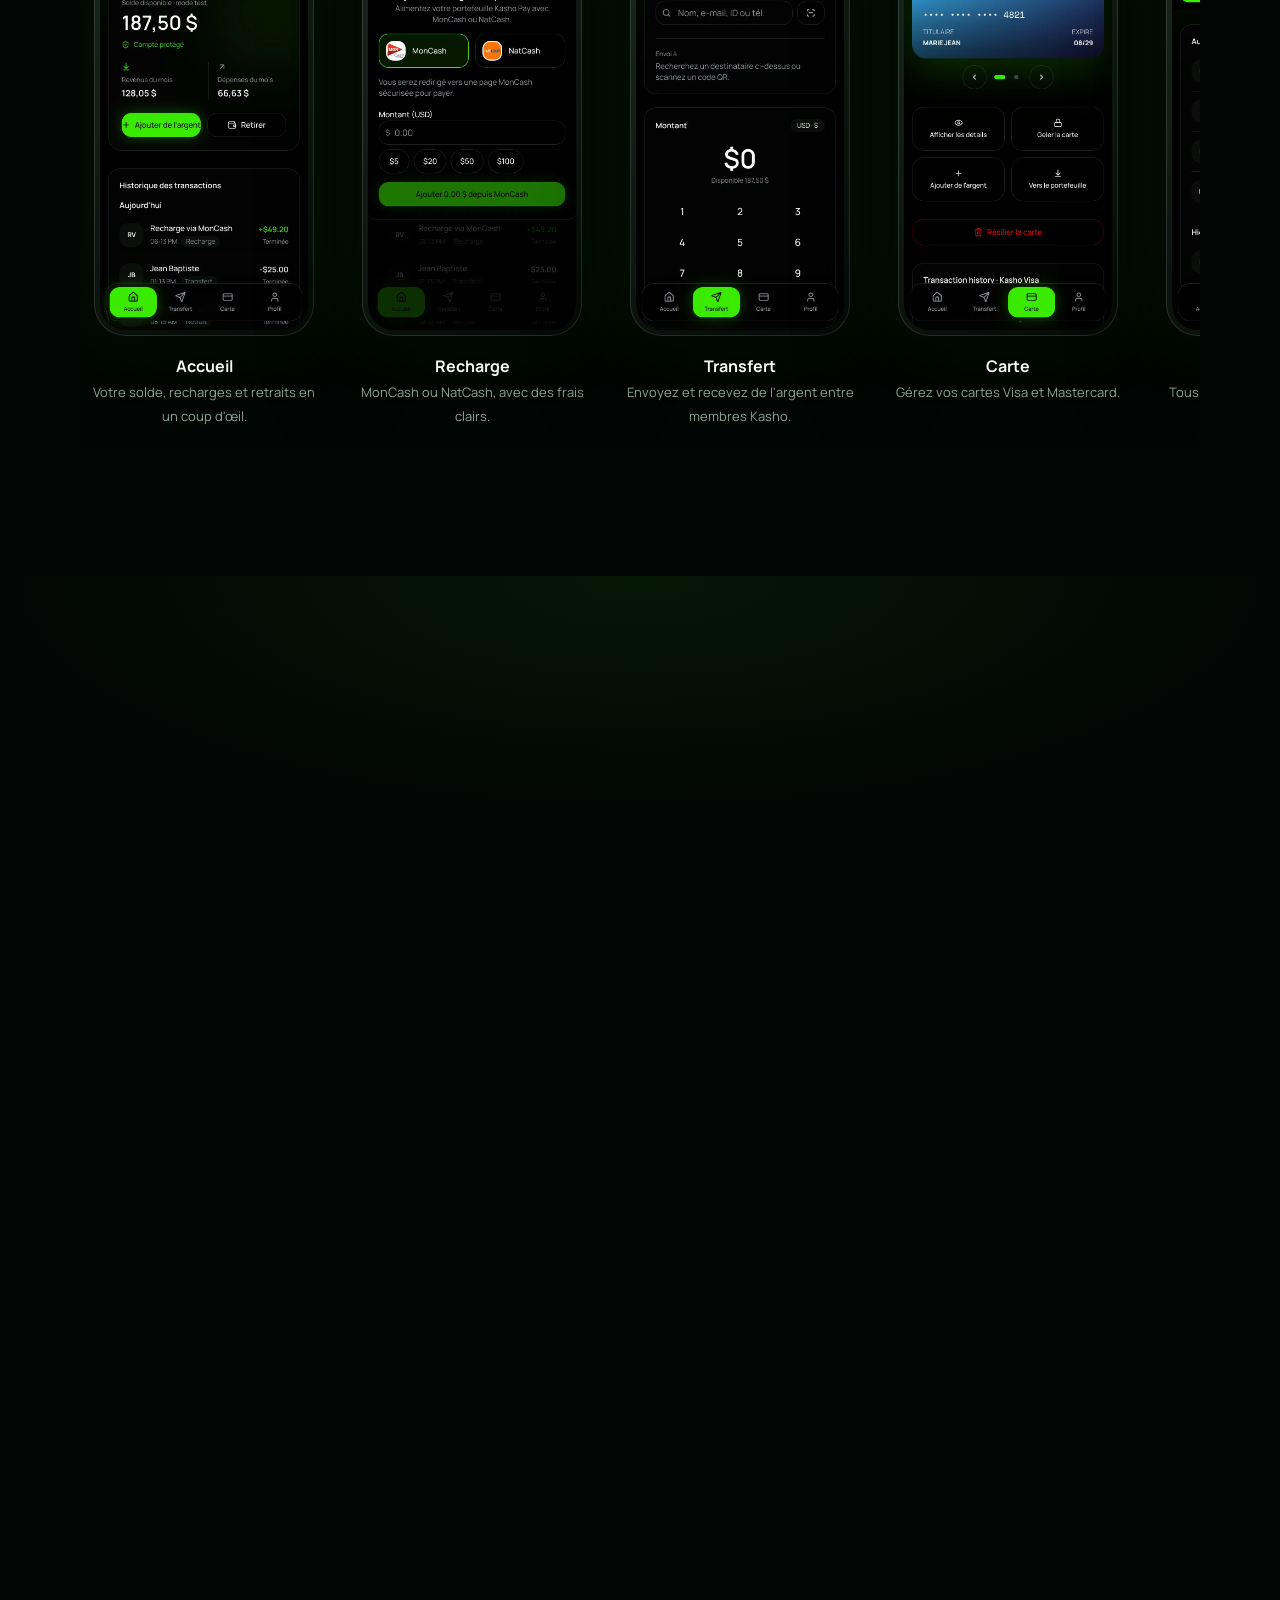
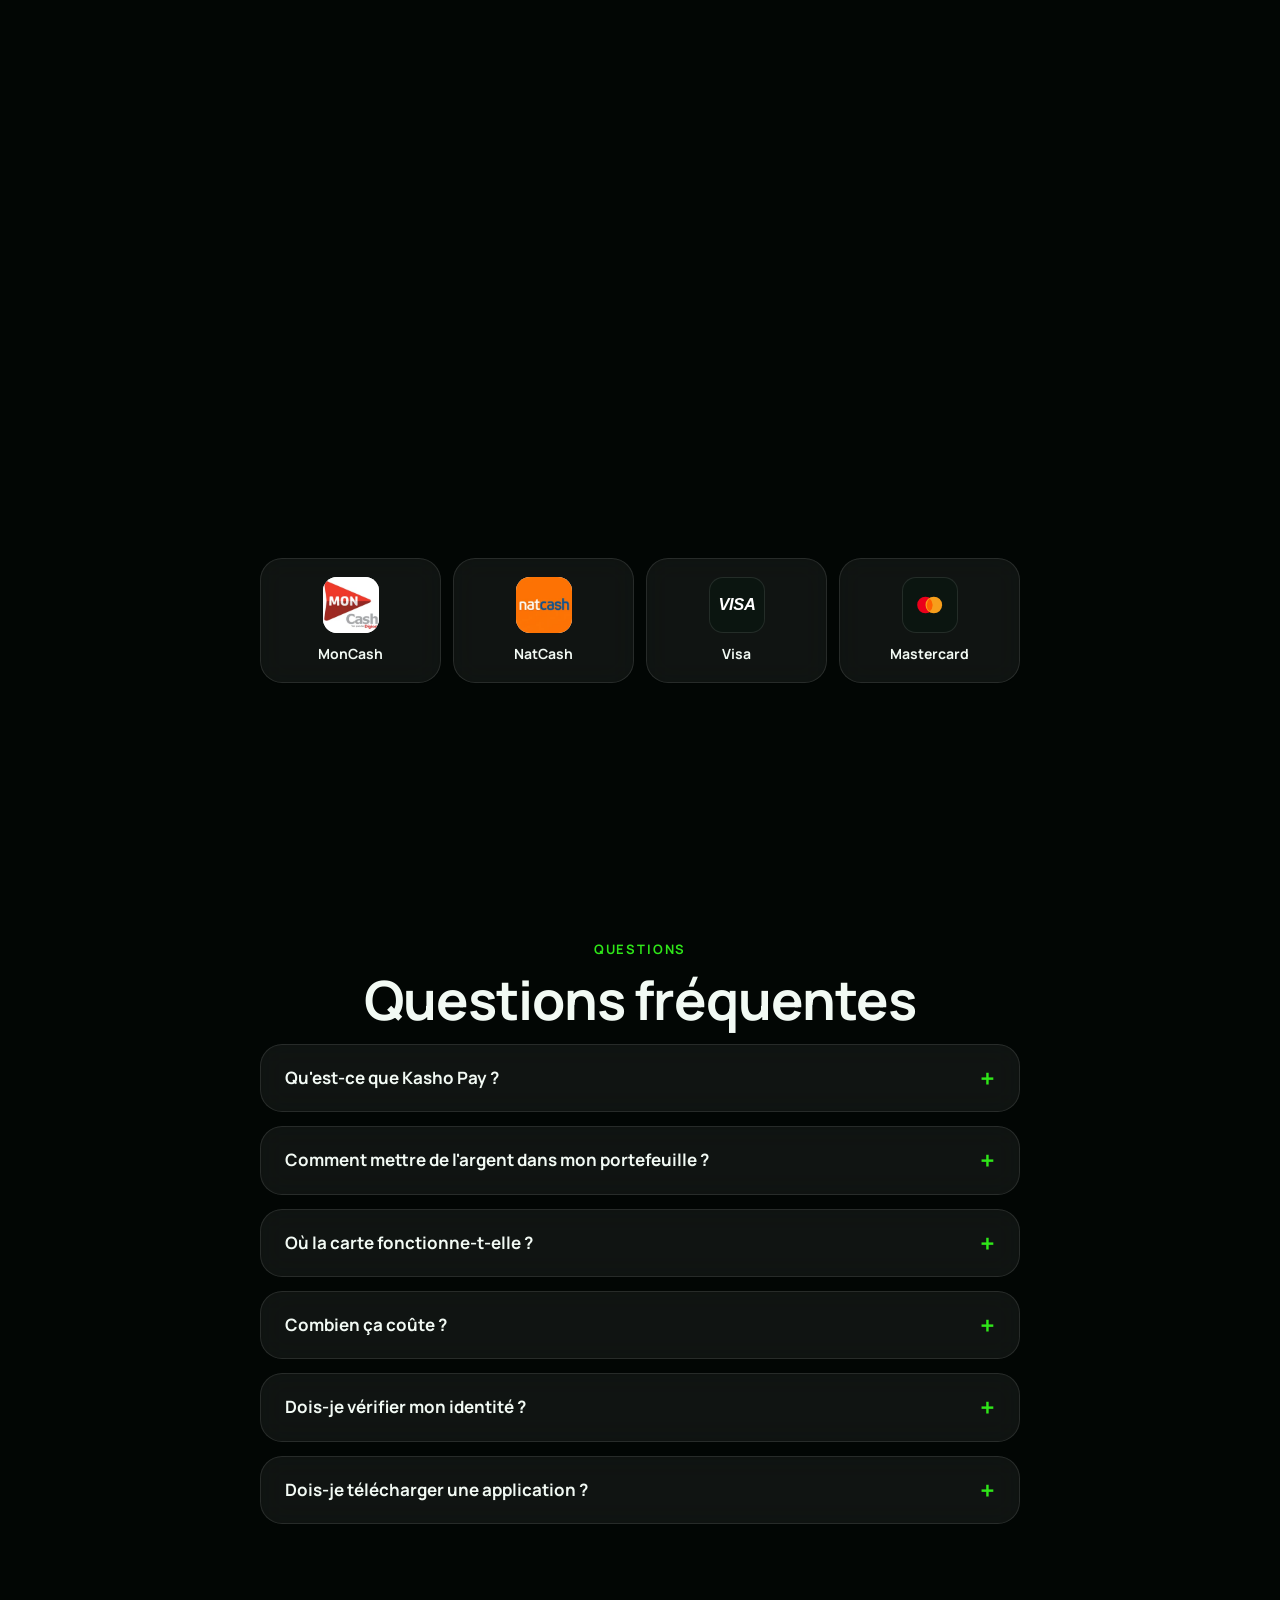
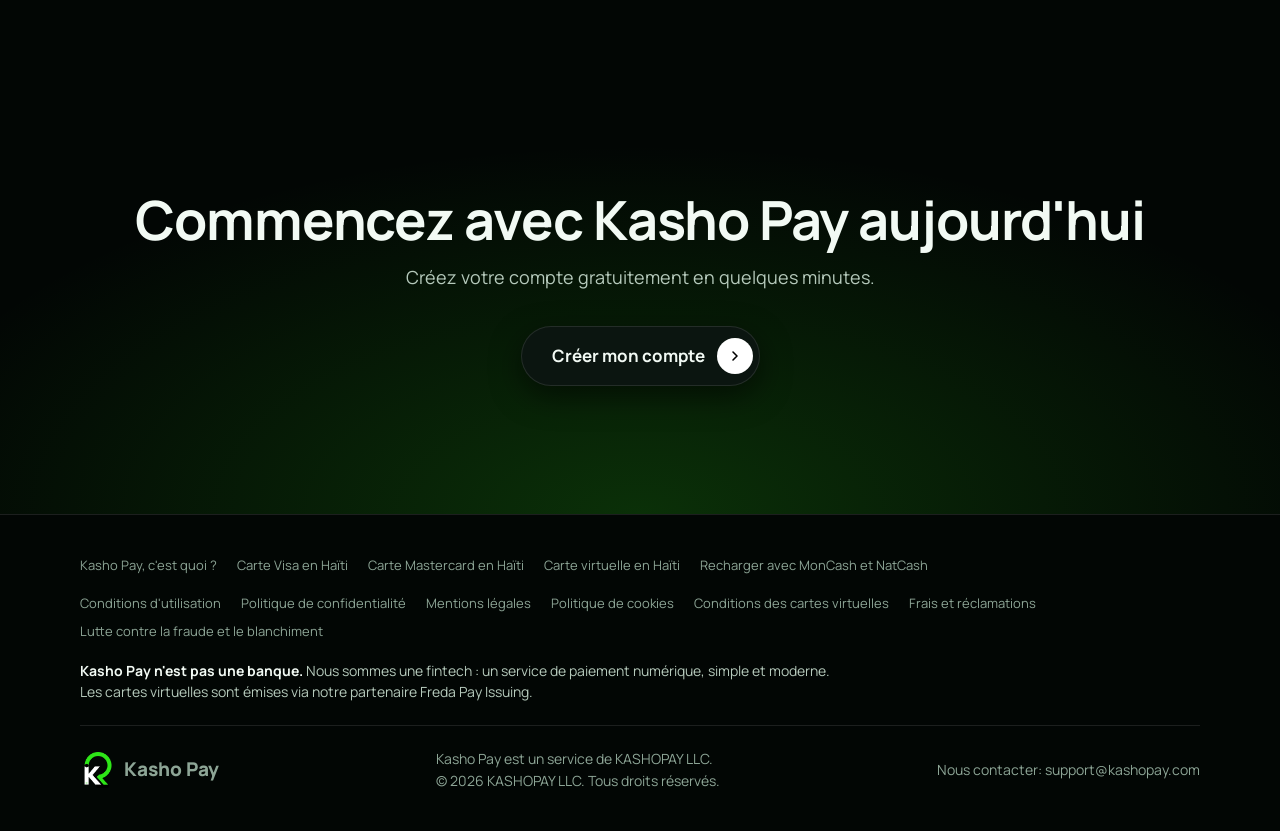
==== commit 706b4568: "Organization schema: contactPoint and optional sameAs profiles Co-Authored-By: Claude Sonnet 5.5 <no" ====
--- a/index.html
+++ b/index.html
@@ -29,7 +29,7 @@
 <link rel="preconnect" href="https://fonts.googleapis.com"><link rel="preconnect" href="https://fonts.gstatic.com" crossorigin>
 <link rel="stylesheet" href="https://fonts.googleapis.com/css2?family=Manrope:wght@400;500;600;700;800&display=swap">
 <link rel="stylesheet" href="/style.css">
-<script type="application/ld+json">{"@context":"https://schema.org","@graph":[{"@type":"Organization","@id":"https://kashopay.com/#org","name":"Kasho Pay","legalName":"KASHOPAY LLC","url":"https://kashopay.com/","alternateName":["KashoPay","KASHOPAY","Kasho-Pay"],"logo":{"@type":"ImageObject","@id":"https://kashopay.com/#logo","url":"https://kashopay.com/img/logo-512.png","contentUrl":"https://kashopay.com/img/logo-512.png","width":512,"height":512,"caption":"Logo Kasho Pay"},"image":{"@id":"https://kashopay.com/#logo"},"areaServed":{"@type":"Country","name":"Haiti"}},{"@type":"WebSite","@id":"https://kashopay.com/#site","url":"https://kashopay.com/","name":"Kasho Pay","alternateName":["KashoPay","KASHOPAY","Kasho-Pay","Kasho Pay Haïti"],"inLanguage":"fr","publisher":{"@id":"https://kashopay.com/#org"}},{"@type":"WebApplication","@id":"https://kashopay.com/#app","name":"Kasho Pay","url":"https://app.kashopay.com","applicationCategory":"FinanceApplication","operatingSystem":"Any (web browser)","inLanguage":"fr","description":"Rechargez avec MonCash et NatCash, envoyez de l'argent et créez une carte virtuelle Visa ou Mastercard en dollars. Simple, rapide, sécurisé.","publisher":{"@id":"https://kashopay.com/#org"},"image":"https://kashopay.com/img/og.jpg"},{"@type":"FAQPage","inLanguage":"fr","mainEntity":[{"@type":"Question","name":"Qu'est-ce que Kasho Pay ?","acceptedAnswer":{"@type":"Answer","text":"Kasho Pay est un portefeuille numérique avec cartes virtuelles Visa et Mastercard, conçu pour Haïti. Vous le rechargez avec MonCash ou NatCash, envoyez de l'argent à d'autres membres et payez en ligne avec la carte."}},{"@type":"Question","name":"Comment mettre de l'argent dans mon portefeuille ?","acceptedAnswer":{"@type":"Answer","text":"Dans l'app, choisissez Ajouter de l'argent, saisissez le montant (de 5 $ à 100 $) et choisissez MonCash ou NatCash. Vous arrivez sur la page de paiement sécurisée et votre portefeuille est crédité automatiquement une fois le paiement confirmé."}},{"@type":"Question","name":"Où la carte fonctionne-t-elle ?","acceptedAnswer":{"@type":"Answer","text":"Les cartes sont des cartes virtuelles en dollars américains (USD). Elles sont acceptées chez les commerçants qui acceptent les cartes USD, surtout américains. Certaines catégories et certains pays sont refusés."}},{"@type":"Question","name":"Combien ça coûte ?","acceptedAnswer":{"@type":"Answer","text":"La création de la carte coûte 10 $. Les autres frais dépendent de l'opération et du montant, et l'app les affiche toujours avant que vous confirmiez."}},{"@type":"Question","name":"Dois-je vérifier mon identité ?","acceptedAnswer":{"@type":"Answer","text":"Oui. Pour créer une carte, vous devez vérifier votre identité (pièce d'identité et selfie) et avoir au moins 18 ans."}},{"@type":"Question","name":"Dois-je télécharger une application ?","acceptedAnswer":{"@type":"Answer","text":"Non. Kasho Pay s'ouvre dans le navigateur de votre téléphone et vous pouvez l'ajouter à l'écran d'accueil."}}]}]}</script>
+<script type="application/ld+json">{"@context":"https://schema.org","@graph":[{"@type":"Organization","@id":"https://kashopay.com/#org","name":"Kasho Pay","legalName":"KASHOPAY LLC","url":"https://kashopay.com/","alternateName":["KashoPay","KASHOPAY","Kasho-Pay"],"logo":{"@type":"ImageObject","@id":"https://kashopay.com/#logo","url":"https://kashopay.com/img/logo-512.png","contentUrl":"https://kashopay.com/img/logo-512.png","width":512,"height":512,"caption":"Logo Kasho Pay"},"image":{"@id":"https://kashopay.com/#logo"},"areaServed":{"@type":"Country","name":"Haiti"},"contactPoint":{"@type":"ContactPoint","contactType":"customer support","email":"support@kashopay.com","availableLanguage":["fr","ht"]}},{"@type":"WebSite","@id":"https://kashopay.com/#site","url":"https://kashopay.com/","name":"Kasho Pay","alternateName":["KashoPay","KASHOPAY","Kasho-Pay","Kasho Pay Haïti"],"inLanguage":"fr","publisher":{"@id":"https://kashopay.com/#org"}},{"@type":"WebApplication","@id":"https://kashopay.com/#app","name":"Kasho Pay","url":"https://app.kashopay.com","applicationCategory":"FinanceApplication","operatingSystem":"Any (web browser)","inLanguage":"fr","description":"Rechargez avec MonCash et NatCash, envoyez de l'argent et créez une carte virtuelle Visa ou Mastercard en dollars. Simple, rapide, sécurisé.","publisher":{"@id":"https://kashopay.com/#org"},"image":"https://kashopay.com/img/og.jpg"},{"@type":"FAQPage","inLanguage":"fr","mainEntity":[{"@type":"Question","name":"Qu'est-ce que Kasho Pay ?","acceptedAnswer":{"@type":"Answer","text":"Kasho Pay est un portefeuille numérique avec cartes virtuelles Visa et Mastercard, conçu pour Haïti. Vous le rechargez avec MonCash ou NatCash, envoyez de l'argent à d'autres membres et payez en ligne avec la carte."}},{"@type":"Question","name":"Comment mettre de l'argent dans mon portefeuille ?","acceptedAnswer":{"@type":"Answer","text":"Dans l'app, choisissez Ajouter de l'argent, saisissez le montant (de 5 $ à 100 $) et choisissez MonCash ou NatCash. Vous arrivez sur la page de paiement sécurisée et votre portefeuille est crédité automatiquement une fois le paiement confirmé."}},{"@type":"Question","name":"Où la carte fonctionne-t-elle ?","acceptedAnswer":{"@type":"Answer","text":"Les cartes sont des cartes virtuelles en dollars américains (USD). Elles sont acceptées chez les commerçants qui acceptent les cartes USD, surtout américains. Certaines catégories et certains pays sont refusés."}},{"@type":"Question","name":"Combien ça coûte ?","acceptedAnswer":{"@type":"Answer","text":"La création de la carte coûte 10 $. Les autres frais dépendent de l'opération et du montant, et l'app les affiche toujours avant que vous confirmiez."}},{"@type":"Question","name":"Dois-je vérifier mon identité ?","acceptedAnswer":{"@type":"Answer","text":"Oui. Pour créer une carte, vous devez vérifier votre identité (pièce d'identité et selfie) et avoir au moins 18 ans."}},{"@type":"Question","name":"Dois-je télécharger une application ?","acceptedAnswer":{"@type":"Answer","text":"Non. Kasho Pay s'ouvre dans le navigateur de votre téléphone et vous pouvez l'ajouter à l'écran d'accueil."}}]}]}</script>
 <script>document.documentElement.classList.add("js")</script>
 </head>
 <body>
